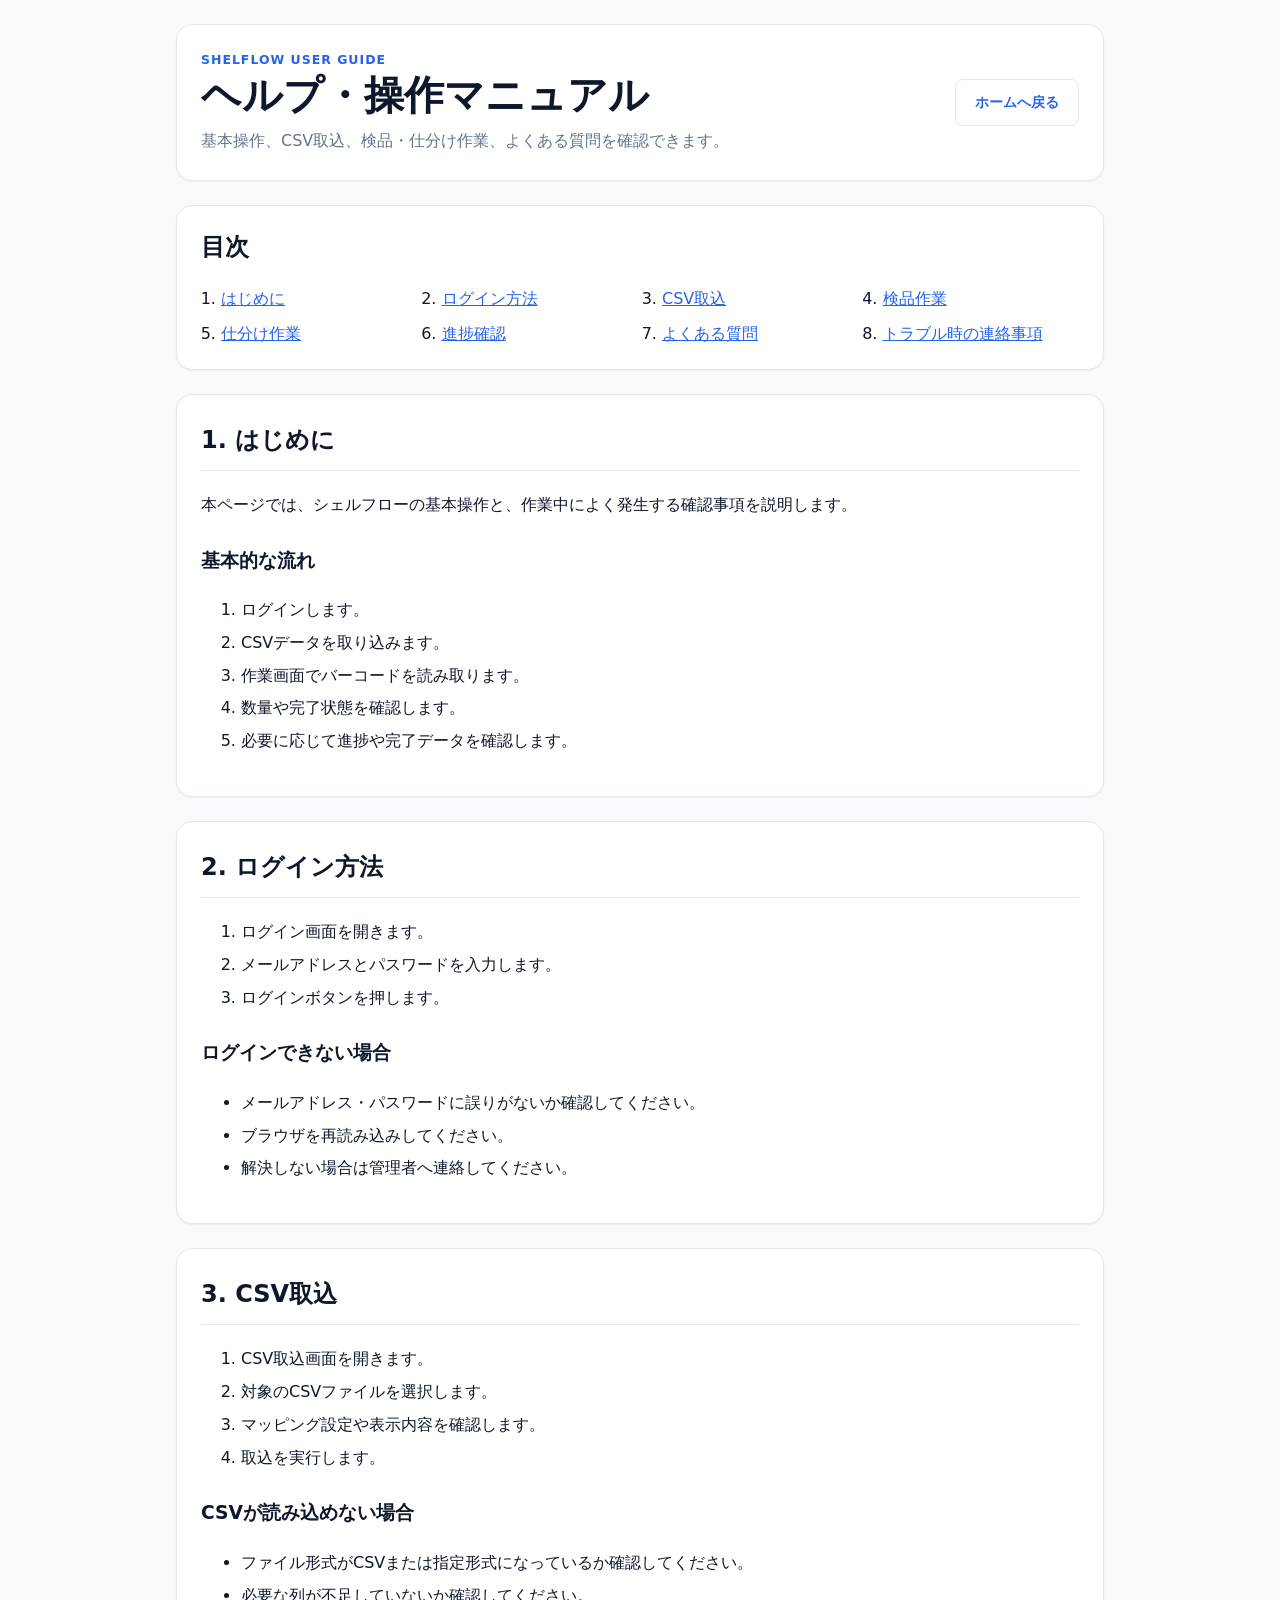
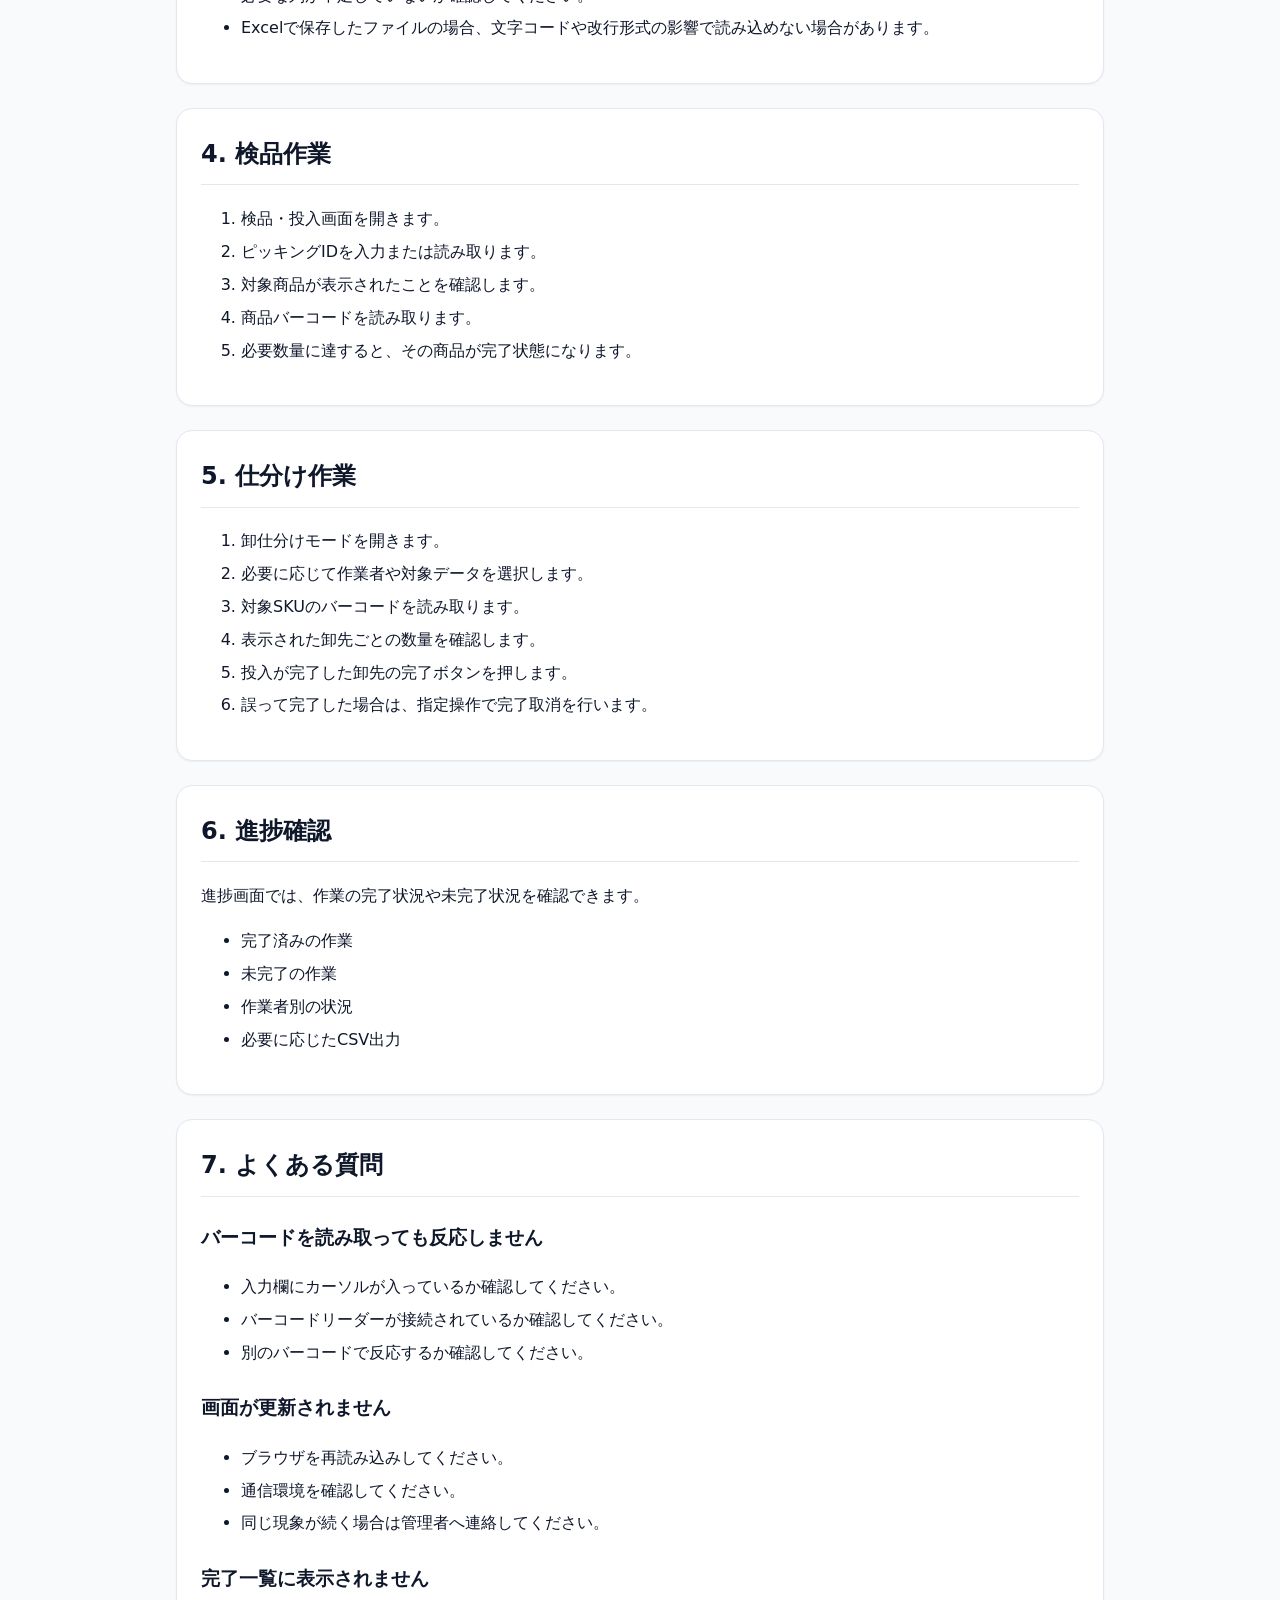
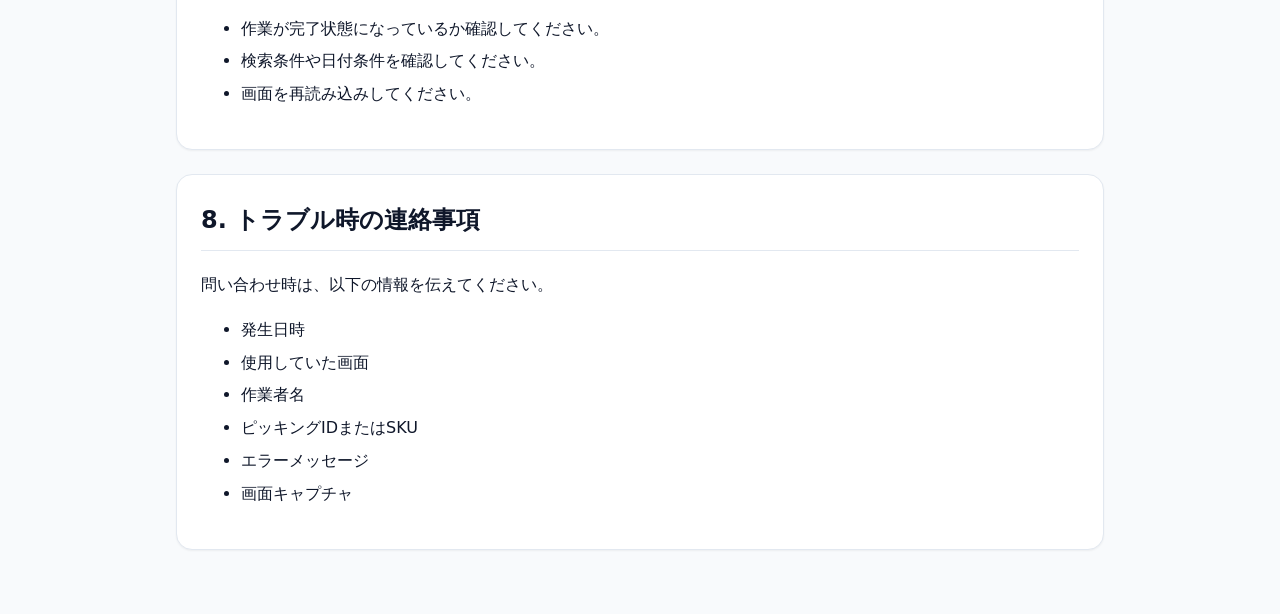
==== help.html @ 96ddab37 "Add user help manual page" ====
<!DOCTYPE html>
<html lang="ja">

<head>
    <meta charset="UTF-8">
    <meta name="viewport" content="width=device-width, initial-scale=1.0">
    <title>ヘルプ・操作マニュアル - シェルフロー</title>
    <link rel="stylesheet" href="css/style.css?v=perf-20260429a">
    <link rel="manifest" href="manifest.webmanifest">
    <meta name="theme-color" content="#0f172a">
</head>

<body class="help-body">
    <main class="help-page">
        <header class="help-header">
            <div>
                <p class="help-eyebrow">SHELFLOW USER GUIDE</p>
                <h1>ヘルプ・操作マニュアル</h1>
                <p>基本操作、CSV取込、検品・仕分け作業、よくある質問を確認できます。</p>
            </div>
            <a class="btn btn-outline" href="./index.html">ホームへ戻る</a>
        </header>

        <nav class="help-toc" aria-labelledby="help-toc-title">
            <h2 id="help-toc-title">目次</h2>
            <ol>
                <li><a href="#overview">はじめに</a></li>
                <li><a href="#login">ログイン方法</a></li>
                <li><a href="#csv">CSV取込</a></li>
                <li><a href="#inspection">検品作業</a></li>
                <li><a href="#sorting">仕分け作業</a></li>
                <li><a href="#progress">進捗確認</a></li>
                <li><a href="#faq">よくある質問</a></li>
                <li><a href="#support">トラブル時の連絡事項</a></li>
            </ol>
        </nav>

        <section id="overview" class="help-section">
            <h2>1. はじめに</h2>
            <p>本ページでは、シェルフローの基本操作と、作業中によく発生する確認事項を説明します。</p>
            <h3>基本的な流れ</h3>
            <ol>
                <li>ログインします。</li>
                <li>CSVデータを取り込みます。</li>
                <li>作業画面でバーコードを読み取ります。</li>
                <li>数量や完了状態を確認します。</li>
                <li>必要に応じて進捗や完了データを確認します。</li>
            </ol>
        </section>

        <section id="login" class="help-section">
            <h2>2. ログイン方法</h2>
            <ol>
                <li>ログイン画面を開きます。</li>
                <li>メールアドレスとパスワードを入力します。</li>
                <li>ログインボタンを押します。</li>
            </ol>
            <h3>ログインできない場合</h3>
            <ul>
                <li>メールアドレス・パスワードに誤りがないか確認してください。</li>
                <li>ブラウザを再読み込みしてください。</li>
                <li>解決しない場合は管理者へ連絡してください。</li>
            </ul>
        </section>

        <section id="csv" class="help-section">
            <h2>3. CSV取込</h2>
            <ol>
                <li>CSV取込画面を開きます。</li>
                <li>対象のCSVファイルを選択します。</li>
                <li>マッピング設定や表示内容を確認します。</li>
                <li>取込を実行します。</li>
            </ol>
            <h3>CSVが読み込めない場合</h3>
            <ul>
                <li>ファイル形式がCSVまたは指定形式になっているか確認してください。</li>
                <li>必要な列が不足していないか確認してください。</li>
                <li>Excelで保存したファイルの場合、文字コードや改行形式の影響で読み込めない場合があります。</li>
            </ul>
        </section>

        <section id="inspection" class="help-section">
            <h2>4. 検品作業</h2>
            <ol>
                <li>検品・投入画面を開きます。</li>
                <li>ピッキングIDを入力または読み取ります。</li>
                <li>対象商品が表示されたことを確認します。</li>
                <li>商品バーコードを読み取ります。</li>
                <li>必要数量に達すると、その商品が完了状態になります。</li>
            </ol>
        </section>

        <section id="sorting" class="help-section">
            <h2>5. 仕分け作業</h2>
            <ol>
                <li>卸仕分けモードを開きます。</li>
                <li>必要に応じて作業者や対象データを選択します。</li>
                <li>対象SKUのバーコードを読み取ります。</li>
                <li>表示された卸先ごとの数量を確認します。</li>
                <li>投入が完了した卸先の完了ボタンを押します。</li>
                <li>誤って完了した場合は、指定操作で完了取消を行います。</li>
            </ol>
        </section>

        <section id="progress" class="help-section">
            <h2>6. 進捗確認</h2>
            <p>進捗画面では、作業の完了状況や未完了状況を確認できます。</p>
            <ul>
                <li>完了済みの作業</li>
                <li>未完了の作業</li>
                <li>作業者別の状況</li>
                <li>必要に応じたCSV出力</li>
            </ul>
        </section>

        <section id="faq" class="help-section">
            <h2>7. よくある質問</h2>

            <h3>バーコードを読み取っても反応しません</h3>
            <ul>
                <li>入力欄にカーソルが入っているか確認してください。</li>
                <li>バーコードリーダーが接続されているか確認してください。</li>
                <li>別のバーコードで反応するか確認してください。</li>
            </ul>

            <h3>画面が更新されません</h3>
            <ul>
                <li>ブラウザを再読み込みしてください。</li>
                <li>通信環境を確認してください。</li>
                <li>同じ現象が続く場合は管理者へ連絡してください。</li>
            </ul>

            <h3>完了一覧に表示されません</h3>
            <ul>
                <li>作業が完了状態になっているか確認してください。</li>
                <li>検索条件や日付条件を確認してください。</li>
                <li>画面を再読み込みしてください。</li>
            </ul>
        </section>

        <section id="support" class="help-section">
            <h2>8. トラブル時の連絡事項</h2>
            <p>問い合わせ時は、以下の情報を伝えてください。</p>
            <ul>
                <li>発生日時</li>
                <li>使用していた画面</li>
                <li>作業者名</li>
                <li>ピッキングIDまたはSKU</li>
                <li>エラーメッセージ</li>
                <li>画面キャプチャ</li>
            </ul>
        </section>
    </main>
</body>

</html>
---- css/style.css ----
:root {
    --primary: #2563eb;
    --primary-hover: #1d4ed8;
    --danger: #ef4444;
    --danger-hover: #dc2626;
    --success: #22c55e;
    --warning: #f59e0b;
    --bg: #f8fafc;
    --surface: #ffffff;
    --border: #e2e8f0;
    --text: #0f172a;
    --text-muted: #64748b;
    --font-sans: 'Inter', system-ui, -apple-system, sans-serif;
    --shadow-sm: 0 1px 2px 0 rgb(0 0 0 / 0.05);
    --shadow: 0 4px 6px -1px rgb(0 0 0 / 0.1), 0 2px 4px -2px rgb(0 0 0 / 0.1);
    --shadow-lg: 0 10px 15px -3px rgb(0 0 0 / 0.1), 0 4px 6px -4px rgb(0 0 0 / 0.1);
    
    /* User Colors */
    --user1: #2563eb;
    --user2: #16a34a;
    --user3: #d97706;
    --user4: #8b5cf6;
}

* {
    box-sizing: border-box;
}

html {
    height: 100%;
}

body {
    margin: 0;
    font-family: var(--font-sans);
    background: var(--bg);
    color: var(--text);
    line-height: 1.5;
    -webkit-font-smoothing: antialiased;
    display: flex;
    flex-direction: column;
    min-height: 100vh;
    height: 100%;
    height: 100dvh;
    overflow: hidden;
}

/* Layout */
header {
    background: var(--surface);
    border-bottom: 1px solid var(--border);
    padding: 1rem 2rem;
    display: flex;
    justify-content: space-between;
    align-items: center;
    box-shadow: var(--shadow-sm);
    flex-shrink: 0;
    z-index: 100;
}

.container {
    display: flex;
    flex: 1;
    overflow: hidden;
}

/* Components */
.btn {
    display: inline-flex;
    align-items: center;
    justify-content: center;
    padding: 0.6rem 1.2rem;
    border-radius: 0.5rem;
    font-weight: 600;
    font-size: 0.875rem;
    cursor: pointer;
    transition: all 0.2s;
    border: 1px solid transparent;
    gap: 0.5rem;
    text-decoration: none;
    font-family: inherit;
}

.btn-primary {
    background: var(--primary);
    color: white;
}

.btn-primary:hover {
    background: var(--primary-hover);
    transform: translateY(-1px);
}

.btn-outline {
    background: var(--surface);
    border-color: var(--border);
    color: var(--text);
}

.btn-outline:hover {
    background: #f1f5f9;
}

.btn-danger {
    background: var(--danger);
    color: white;
}

.card {
    background: var(--surface);
    border-radius: 0.75rem;
    padding: 1.5rem;
    border: 1px solid var(--border);
    box-shadow: var(--shadow-sm);
}

input,
textarea {
    width: 100%;
    padding: 0.75rem 1rem;
    border: 1px solid var(--border);
    border-radius: 0.5rem;
    font-family: inherit;
    font-size: 1rem;
    transition: border-color 0.2s, box-shadow 0.2s;
}

input:focus {
    outline: none;
    border-color: var(--primary);
    box-shadow: 0 0 0 3px rgb(37 99 235 / 0.1);
}

/* Utils */
.flex-column {
    display: flex;
    flex-direction: column;
}

.gap-1 {
    gap: 1rem;
}

.hidden {
    display: none !important;
}

.instruction-banner {
    background: #3b82f6;
    color: white;
    padding: 1rem;
    text-align: center;
    font-weight: 800;
    font-size: 1.1rem;
    box-shadow: 0 4px 6px -1px rgba(0, 0, 0, 0.1);
    z-index: 50;
    border-bottom: 2px solid #2563eb;
    animation: slideDown 0.3s ease-out;
}

@keyframes slideDown {
    from { transform: translateY(-100%); }
    to { transform: translateY(0); }
}

.instruction-banner.inject-warning {
    background: var(--danger);
    border-bottom-color: #b91c1c;
}

body.wall-mode #instructionBanner {
    position: fixed;
    top: calc(env(safe-area-inset-top, 0px) + 8px);
    left: 50%;
    transform: translateX(-50%);
    width: min(92vw, 720px);
    margin: 0;
    z-index: 140;
    pointer-events: none;
    border-radius: 12px;
    border-bottom-width: 0;
    box-shadow: var(--shadow-lg);
    animation: wallBannerSlideDown 0.3s ease-out;
}

body.wall-mode #instructionBanner button,
body.wall-mode #instructionBanner [role="button"] {
    pointer-events: auto;
}

body.wall-mode #instructionBanner.hidden {
    display: none !important;
}

@keyframes wallBannerSlideDown {
    from {
        opacity: 0;
        transform: translate(-50%, -100%);
    }
    to {
        opacity: 1;
        transform: translate(-50%, 0);
    }
}

.indicator-container {
    position: absolute;
    top: 4px;
    right: 4px;
    display: flex;
    flex-wrap: wrap;
    gap: 2px;
    justify-content: flex-end;
}

.user-dot {
    width: 14px;
    height: 14px;
    border-radius: 50%;
    border: 1px solid rgba(255,255,255,0.5);
    display: flex;
    align-items: center;
    justify-content: center;
    font-size: 10px;
    font-weight: 900;
    color: white;
}

.user-dot-1 { background: var(--user1); }
.user-dot-2 { background: var(--user2); }
.user-dot-3 { background: var(--user3); }
.user-dot-4 { background: var(--user4); }

/* Grid Map */
.bay-grid {
    display: grid;
    grid-template-columns: repeat(auto-fit, minmax(250px, 1fr));
    gap: 1.5rem;
    padding: 1rem;
}

.bay-card {
    display: flex;
    flex-direction: column;
    gap: 0.75rem;
}

.slot-container {
    display: grid;
    grid-template-columns: repeat(2, 1fr);
    grid-template-rows: repeat(2, 1fr);
    gap: 4px;
    flex: 1;
}

.slot {
    border-radius: 4px;
    display: flex;
    align-items: center;
    justify-content: center;
    font-weight: 800;
    font-size: 0.75rem;
    background: #f1f5f9;
    color: #94a3b8;
    min-height: 40px;
}

.import-hint-list {
    display: flex;
    flex-direction: column;
    gap: 0.25rem;
    color: var(--text-muted);
}

.import-hint-list p {
    margin: 0;
}

.inject-primary-card {
    padding: 1.25rem 1.5rem;
}

.inject-secondary-card {
    background: #fcfdff;
}

.inject-admin-tools {
    background: #f8fafc;
    border-style: dashed;
    border-color: #cbd5e1;
    box-shadow: none;
    padding: 0.9rem 1rem;
}

.inject-admin-tools summary {
    cursor: pointer;
    font-size: 0.88rem;
    font-weight: 700;
    color: var(--text-muted);
    list-style: none;
}

.inject-admin-tools summary::-webkit-details-marker {
    display: none;
}

.inject-admin-tools summary::before {
    content: '▸';
    display: inline-block;
    margin-right: 0.35rem;
    transition: transform 0.2s ease;
}

.inject-admin-tools[open] summary::before {
    transform: rotate(90deg);
}

.compact-hint {
    font-size: 0.72rem;
    line-height: 1.35;
}

.compact-actions .btn {
    font-size: 0.78rem;
    padding: 0.45rem 0.75rem;
}

.import-modal-overlay {
    position: fixed;
    inset: 0;
    background: rgba(15, 23, 42, 0.62);
    display: flex;
    justify-content: center;
    align-items: center;
    z-index: 2200;
    padding: 1rem;
}

.import-modal {
    width: min(760px, 100%);
    max-height: 90vh;
    overflow-y: auto;
    background: var(--surface);
    border: 1px solid var(--border);
    border-radius: 12px;
    box-shadow: var(--shadow-lg);
    padding: 1.25rem;
}

.import-note-block {
    border-radius: 8px;
    background: #eff6ff;
    color: #1d4ed8;
    padding: 0.75rem;
    font-size: 0.875rem;
    margin-bottom: 0.75rem;
}

.import-note-block p {
    margin: 0 0 0.35rem;
}

.import-note-block p:last-child {
    margin-bottom: 0;
}

.import-summary-grid {
    display: grid;
    grid-template-columns: repeat(auto-fit, minmax(160px, 1fr));
    gap: 0.5rem;
    margin-bottom: 0.75rem;
}

.import-summary-item {
    background: #f8fafc;
    border: 1px solid var(--border);
    border-radius: 8px;
    padding: 0.5rem 0.65rem;
}

.import-summary-item-label {
    font-size: 0.75rem;
    color: var(--text-muted);
}

.import-summary-item-value {
    font-size: 1rem;
    font-weight: 800;
}

.import-detail-list {
    margin-top: 0.5rem;
    font-size: 0.8rem;
    color: var(--text-muted);
    max-height: 160px;
    overflow-y: auto;
}

.import-modal-actions {
    display: flex;
    justify-content: flex-end;
    gap: 0.5rem;
    margin-top: 1rem;
}

.slot.filled {
    color: white;
}

.slot.duplicate-highlight {
    position: relative;
    animation: duplicate-slot-flash 0.9s ease-in-out 3;
    box-shadow:
        0 0 0 4px rgba(239, 68, 68, 0.95),
        0 0 0 8px rgba(248, 113, 113, 0.45),
        0 0 24px rgba(239, 68, 68, 0.65);
    z-index: 2;
}

@keyframes duplicate-slot-flash {
    0% {
        transform: scale(1);
        filter: brightness(1);
    }
    50% {
        transform: scale(1.04);
        filter: brightness(1.2);
    }
    100% {
        transform: scale(1);
        filter: brightness(1);
    }
}

.wall-duplicate-highlight {
    position: relative;
    animation: wall-duplicate-flash 0.9s ease-in-out 3;
    box-shadow:
        0 0 0 3px rgba(220, 38, 38, 0.95),
        0 0 0 7px rgba(248, 113, 113, 0.35),
        0 0 20px rgba(220, 38, 38, 0.65);
    z-index: 3;
}

.selector-btn.wall-duplicate-highlight {
    box-shadow:
        0 0 0 3px rgba(220, 38, 38, 0.95),
        0 0 0 7px rgba(248, 113, 113, 0.35),
        0 0 20px rgba(220, 38, 38, 0.55);
}

.wall-root .block.wall-duplicate-highlight::before {
    content: '重複';
    position: absolute;
    top: 4px;
    left: 4px;
    font-size: 0.38em;
    line-height: 1;
    font-weight: 900;
    color: #fff1f2;
    background: rgba(153, 27, 27, 0.95);
    border: 1px solid rgba(254, 202, 202, 0.7);
    border-radius: 3px;
    padding: 2px 4px;
    pointer-events: none;
    z-index: 5;
}

@keyframes wall-duplicate-flash {
    0% {
        transform: scale(1);
        filter: brightness(1);
    }
    45% {
        transform: scale(1.03);
        filter: brightness(1.25);
    }
    100% {
        transform: scale(1);
        filter: brightness(1);
    }
}

.status-partial {
    background: #dbeafe;
    color: #1d4ed8;
}

.pick-feedback {
    margin-top: 0.5rem;
    min-height: 1.2rem;
    font-size: 0.85rem;
    font-weight: 700;
}
.pick-feedback.info { color: var(--text-muted); }
.pick-feedback.success { color: var(--success); }
.pick-feedback.error { color: var(--danger); }
.pick-row-optimistic {
    box-shadow: inset 0 0 0 2px rgba(37, 99, 235, 0.25);
    background: rgba(239, 246, 255, 0.75);
}

.verify-scanner {
    display: flex;
    align-items: center;
    gap: 0.5rem;
    flex-wrap: wrap;
    margin-right: 0.75rem;
}
.verify-scanner .scanner-status {
    color: #cbd5e1;
    font-size: 0.75rem;
    font-weight: 700;
}
.verify-scanner .scanner-result {
    color: #fef3c7;
    font-size: 0.75rem;
    font-weight: 700;
}
.verify-scanner video {
    width: 150px;
    height: 88px;
    background: #020617;
    border: 1px solid #334155;
    border-radius: 6px;
    object-fit: cover;
}

/* Mobile Utils */
@media (max-width: 768px) {
    header {
        padding: 0.5rem 1rem;
        flex-direction: column;
        gap: 0.5rem;
    }
    
    header > div {
        width: 100%;
        justify-content: space-between;
    }
    
    header > div:last-child {
        display: grid !important;
        grid-template-columns: repeat(3, 1fr) !important;
        gap: 0.25rem !important;
    }
    
    header h2 {
        font-size: 1rem !important;
    }
    
    header .btn {
        padding: 0.4rem 0 !important;
        font-size: 0.7rem !important;
        width: 100% !important;
    }

    .hide-on-mobile {
        display: none !important;
    }

    .mobile-fullscreen {
        width: 100% !important;
        height: 100% !important;
        border: none !important;
        padding: 1rem !important;
        background: var(--bg) !important;
    }
}

/* User Selector Components */
.user-selector {
    display: flex;
    gap: 0.5rem;
    align-items: center;
}

.user-select {
    padding: 0.3rem 0.5rem;
    padding-right: 1.5rem;
    border-radius: 6px;
    border: 2px solid var(--border);
    background: var(--surface);
    color: var(--text);
    font-weight: 800;
    font-size: 0.85rem;
    cursor: pointer;
    transition: all 0.2s;
    appearance: none;
    background-image: url("data:image/svg+xml,%3Csvg xmlns='http://www.w3.org/2000/svg' fill='none' viewBox='0 0 24 24' stroke='currentColor'%3E%3Cpath stroke-linecap='round' stroke-linejoin='round' stroke-width='2' d='C19 9l-7 7-7-7'%3E%3C/path%3E%3C/svg%3E");
    background-repeat: no-repeat;
    background-position: right 0.4rem center;
    background-size: 1rem;
    min-width: 100px;
}

.user-select:focus {
    outline: none;
    box-shadow: 0 0 0 3px rgba(37, 99, 235, 0.1);
}

.user-text-1 { color: var(--user1); }
.user-text-2 { color: var(--user2); }
.user-text-3 { color: var(--user3); }
.user-text-4 { color: var(--user4); }

.user-bg-1 { background: var(--user1); color: white; }
.user-bg-2 { background: var(--user2); color: white; }
.user-bg-3 { background: var(--user3); color: white; }
.user-bg-4 { background: var(--user4); color: white; }

.pulse-user-1 { animation: pulse-1 1.5s infinite; }
.pulse-user-2 { animation: pulse-2 1.5s infinite; }
.pulse-user-3 { animation: pulse-3 1.5s infinite; }
.pulse-user-4 { animation: pulse-4 1.5s infinite; }

@keyframes pulse-1 { 0% { opacity: 0.6; box-shadow: 0 0 0 0 rgba(37, 99, 235, 0.4); } 50% { opacity: 1; box-shadow: 0 0 0 10px rgba(37, 99, 235, 0); } 100% { opacity: 0.6; } }
@keyframes pulse-2 { 0% { opacity: 0.6; box-shadow: 0 0 0 0 rgba(22, 163, 74, 0.4); } 50% { opacity: 1; box-shadow: 0 0 0 10px rgba(22, 163, 74, 0); } 100% { opacity: 0.6; } }
@keyframes pulse-3 { 0% { opacity: 0.6; box-shadow: 0 0 0 0 rgba(217, 119, 6, 0.4); } 50% { opacity: 1; box-shadow: 0 0 0 10px rgba(217, 119, 6, 0); } 100% { opacity: 0.6; } }
@keyframes pulse-4 { 0% { opacity: 0.6; box-shadow: 0 0 0 0 rgba(139, 92, 246, 0.4); } 50% { opacity: 1; box-shadow: 0 0 0 10px rgba(139, 92, 246, 0); } 100% { opacity: 0.6; } }

/* WALL: multi SKU slot highlight */
.wall-root .block.multi-sku-slot {
    outline: 2px solid rgba(251, 191, 36, 0.58);
    outline-offset: -2px;
}

.wall-root .block.multi-sku-slot::after {
    content: '複';
    position: absolute;
    top: 3px;
    left: 4px;
    font-size: 0.32em;
    line-height: 1;
    font-weight: 900;
    color: #fef3c7;
    background: rgba(120, 53, 15, 0.82);
    border: 1px solid rgba(253, 186, 116, 0.7);
    border-radius: 3px;
    padding: 1px 3px;
    pointer-events: none;
    z-index: 2;
}

.wall-root .block.multi-sku-slot.is-dense::after {
    font-size: 0.28em;
    top: 2px;
    left: 3px;
    padding: 1px 2px;
}

/* SORT import page */
.sort-import-body {
    height: auto;
    min-height: 100vh;
    overflow: auto;
    padding: 1.5rem;
    background: var(--bg);
}

.sort-page {
    width: 100%;
    max-width: 960px;
    margin: 0 auto;
}

.sort-header {
    align-items: flex-start;
    border: 1px solid var(--border);
    border-radius: 0.75rem;
    flex-wrap: wrap;
    gap: 1rem;
    margin-bottom: 1rem;
    padding: 1.25rem 1.5rem;
}

.sort-header h2,
.sort-column-section h3,
.sort-card h3 {
    margin-top: 0;
}

.sort-header h2 {
    margin-bottom: 0.25rem;
}

.sort-note {
    color: var(--text-muted);
    font-size: 0.9rem;
    margin: 0;
}

.sort-nav,
.sort-actions {
    display: flex;
    flex-wrap: wrap;
    gap: 0.5rem;
}

.sort-main {
    display: flex;
    flex-direction: column;
    gap: 1rem;
}

.sort-card {
    width: 100%;
}

.sort-file-field {
    margin-bottom: 1rem;
}

.sort-column-section + .sort-column-section {
    margin-top: 1rem;
}

.sort-form-grid {
    display: grid;
    grid-template-columns: repeat(auto-fit, minmax(220px, 1fr));
    gap: 0.75rem;
}

.sort-field {
    display: flex;
    flex-direction: column;
    gap: 0.35rem;
}

.sort-field-label {
    color: var(--text-muted);
    font-size: 0.85rem;
    font-weight: 700;
}

.sort-actions {
    margin-top: 0.8rem;
}

.sort-message {
    font-weight: 700;
    margin-top: 0.75rem;
    white-space: pre-wrap;
}

.sort-preview {
    background: #f8fafc;
    border: 1px solid var(--border);
    border-radius: 0.5rem;
    margin: 0;
    max-height: 360px;
    overflow: auto;
    padding: 1rem;
    white-space: pre-wrap;
}

.sort-warnings-preview {
    color: #92400e;
}

@media (max-width: 640px) {
    .sort-import-body {
        padding: 1rem;
    }

    .sort-header {
        padding: 1rem;
    }

    .sort-form-grid {
        grid-template-columns: 1fr;
    }
}

/* SORT scan page */
.sort-scan-input {
    font-size: 2rem;
    font-weight: 900;
    text-align: center;
    padding: 1rem;
    letter-spacing: 0.04em;
}

.sort-scan-note {
    margin-top: 0.4rem;
}

/* SORT wall page */
body.sort-wall-mode {
    margin: 0;
    min-height: 100dvh;
    background: #0b0f19;
    color: #fff;
    overflow: auto;
    -webkit-user-select: none;
    user-select: none;
    -webkit-touch-callout: none;
    -webkit-tap-highlight-color: transparent;
}

body.sort-wall-mode input,
body.sort-wall-mode select,
body.sort-wall-mode button {
    -webkit-user-select: auto;
    user-select: auto;
    -webkit-touch-callout: default;
}

body.sort-wall-mode .btn-outline {
    border-color: rgba(226, 232, 240, 0.72);
    color: #e5e7eb;
}

body.sort-wall-mode .btn-outline:hover {
    background: rgba(148, 163, 184, 0.16);
}

body.sort-wall header {
    background: #0f172a;
    color: #f8fafc;
    border: 1px solid #1e293b;
    border-radius: 0.75rem;
    padding: 0.75rem 1rem;
    display: flex;
    justify-content: space-between;
    align-items: center;
    gap: 0.75rem;
    flex-wrap: wrap;
}

body.sort-wall header h2 {
    margin: 0;
    color: #f8fafc;
}

body.sort-wall header > div,
body.sort-wall .sort-wall-nav {
    display: flex;
    gap: 0.5rem;
    flex-wrap: wrap;
}

body.sort-wall .sort-wall-header > div:first-child {
    flex-direction: column;
    gap: 0.1rem;
}

body.sort-wall header .btn.btn-outline {
    background: #1e293b;
    color: #f8fafc;
    border-color: #475569;
    text-decoration: none;
}

body.sort-wall header .btn.btn-outline:hover {
    background: #334155;
    border-color: #64748b;
}

body.sort-wall-mode input,
body.sort-wall-mode select {
    background: #020617;
    border-color: #475569;
    color: #fff;
}

.sort-wall-root {
    min-height: 100dvh;
    display: flex;
    flex-direction: column;
    background: #0b0f19;
}

.sort-wall-header {
    box-shadow: var(--shadow-sm);
}

.sort-wall-title {
    font-weight: 900;
    font-size: 1.1rem;
}

.sort-wall-subtitle {
    font-size: 0.75rem;
    color: #94a3b8;
}

.sort-wall-nav {
    display: flex;
    gap: 0.5rem;
    flex-wrap: wrap;
}

.sort-wall-main {
    flex: 1;
    display: flex;
    flex-direction: column;
    gap: 0.75rem;
    padding: 0.75rem;
    min-height: 0;
}

.sort-current-sku {
    background: #111827;
    border: 1px solid #334155;
    border-radius: 0.75rem;
    padding: 0.75rem 1rem;
    color: #e5e7eb;
}

.sort-current-sku-title {
    color: #94a3b8;
    font-size: 0.75rem;
    font-weight: 900;
    margin-bottom: 0.25rem;
}

.sort-current-sku-main {
    font-size: 1.1rem;
    font-weight: 900;
    word-break: break-all;
}

.sort-wall-cards,
.sort-slot-grid {
    display: grid;
    grid-template-columns: repeat(auto-fit, minmax(min(100%, 240px), 1fr));
    gap: 0.75rem;
    width: 100%;
    flex: 1;
    min-height: 0;
}

.sort-slot-card {
    position: relative;
    min-height: 160px;
    background: #ffffff;
    color: #0f172a;
    border: 1px solid var(--border);
    border-radius: 0.75rem;
    padding: 1rem;
    overflow: hidden;
    display: flex;
    flex-direction: column;
    justify-content: center;
    text-align: center;
    touch-action: manipulation;
    box-shadow: 0 1px 3px rgba(15, 23, 42, 0.12);
}

.sort-slot-card.is-required {
    background: var(--sort-pick-color, #2563eb);
    color: #fff;
    border-color: rgba(255, 255, 255, 0.95);
    box-shadow:
        0 0 20px var(--sort-pick-color, #2563eb),
        inset 0 0 15px rgba(0, 0, 0, 0.18);
    cursor: pointer;
}

.sort-slot-card.is-none {
    background: #f1f5f9;
    color: #475569;
    opacity: 0.45;
    filter: grayscale(1);
}

.sort-slot-card.is-done {
    background: #dcfce7;
    color: #166534;
    border-color: #86efac;
    box-shadow: 0 1px 3px rgba(15, 23, 42, 0.12);
}

.sort-slot-destination {
    font-size: 0.9rem;
    font-weight: 900;
    line-height: 1.15;
    margin-bottom: 0.35rem;
    overflow: hidden;
    text-overflow: ellipsis;
    white-space: nowrap;
}

.sort-slot-no {
    font-size: 0.72rem;
    color: inherit;
    opacity: 0.8;
    font-weight: 800;
    margin-bottom: 0.25rem;
}

.sort-slot-product {
    font-size: 0.8rem;
    opacity: 0.95;
    font-weight: 800;
    margin-bottom: 0.25rem;
    overflow: hidden;
    text-overflow: ellipsis;
    white-space: nowrap;
}

.sort-slot-jan {
    font-size: 0.7rem;
    opacity: 0.78;
    font-family: monospace;
    margin-bottom: 0.4rem;
    word-break: break-all;
}

.sort-slot-qty {
    font-size: clamp(2.4rem, 12vw, 5rem);
    line-height: 1;
    font-weight: 900;
    letter-spacing: -0.06em;
}

.sort-slot-none-label,
.sort-slot-done-label {
    font-size: 1.4rem;
    font-weight: 900;
}

.sort-slot-hint {
    font-size: 0.8rem;
    opacity: 0.85;
}

.sort-slot-empty {
    grid-column: 1 / -1;
    background: #111827;
    border: 1px solid #334155;
    border-radius: 0.75rem;
    color: #cbd5e1;
    font-weight: 900;
    padding: 1rem;
}

.sort-long-progress {
    height: 6px;
    background: rgba(148, 163, 184, 0.3);
    border-radius: 999px;
    overflow: hidden;
    margin-top: 0.75rem;
}

.sort-long-progress > span {
    display: block;
    height: 100%;
    width: 0;
    background: #f59e0b;
}

.sort-wall-settings {
    background: #111827;
    border: 1px solid #334155;
    border-radius: 0.75rem;
    padding: 0.75rem;
}

.sort-wall-settings-panel {
    display: none;
    margin-top: 0.75rem;
}

.sort-wall-settings-panel.open {
    display: grid;
    grid-template-columns: repeat(auto-fit, minmax(160px, 1fr));
    gap: 0.75rem;
    align-items: end;
}

.sort-wall-field {
    display: flex;
    flex-direction: column;
    gap: 0.35rem;
    color: #cbd5e1;
    font-size: 0.85rem;
    font-weight: 800;
}

.sort-wall-setting-actions {
    display: flex;
    align-items: end;
}

.sort-wall-error {
    color: #fecaca;
    font-weight: 900;
    min-height: 1.2rem;
}

body.sort-wall-mode[data-sort-scale="s"] .sort-slot-card {
    min-height: 150px;
}

body.sort-wall-mode[data-sort-scale="l"] .sort-slot-card {
    min-height: 220px;
}

body.sort-wall-mode[data-sort-scale="l"] .sort-slot-qty {
    font-size: clamp(4rem, 14vw, 7rem);
}

@media (max-width: 640px) {
    .sort-scan-input {
        font-size: 1.4rem;
    }

    body.sort-wall {
        padding: 0.5rem !important;
    }

    body.sort-wall main {
        padding: 0.5rem !important;
    }

    .sort-wall-cards,
    .sort-slot-grid {
        grid-template-columns: 1fr;
    }

    .sort-slot-card {
        width: 100%;
        box-sizing: border-box;
        min-height: 160px;
        padding: 0.6rem;
    }

    .sort-slot-qty {
        font-size: clamp(3rem, 22vw, 5.5rem);
    }

    body.sort-wall header {
        align-items: stretch;
    }

    body.sort-wall header > div,
    body.sort-wall .sort-wall-nav {
        width: 100%;
    }

    body.sort-wall header .btn.btn-outline {
        flex: 1 1 auto;
        text-align: center;
        justify-content: center;
    }
}

/* Help page */
body.help-body {
    height: auto;
    min-height: 100vh;
    min-height: 100dvh;
    overflow-y: auto;
}

.help-page {
    width: 100%;
    max-width: 960px;
    margin: 0 auto;
    padding: 24px 16px 64px;
    line-height: 1.8;
}

.help-header {
    gap: 1rem;
    margin-bottom: 24px;
    padding: 1.5rem;
    border: 1px solid var(--border);
    border-radius: 1rem;
    box-shadow: var(--shadow-sm);
}

.help-header h1 {
    margin: 0 0 8px;
    font-size: clamp(1.75rem, 4vw, 2.5rem);
    line-height: 1.2;
}

.help-header p {
    margin: 0;
    color: var(--text-muted);
}

.help-eyebrow {
    color: var(--primary) !important;
    font-size: 0.78rem;
    font-weight: 900;
    letter-spacing: 0.08em;
}

.help-toc,
.help-section {
    background: var(--surface);
    border: 1px solid var(--border);
    border-radius: 1rem;
    box-shadow: var(--shadow-sm);
}

.help-toc {
    margin: 24px 0;
    padding: 1.25rem 1.5rem;
}

.help-toc h2 {
    margin: 0 0 0.5rem;
}

.help-toc ol {
    display: grid;
    grid-template-columns: repeat(auto-fit, minmax(180px, 1fr));
    gap: 0.35rem 1.5rem;
    margin-bottom: 0;
    padding-left: 1.25rem;
}

.help-page a {
    color: var(--primary);
}

.help-section {
    margin-top: 24px;
    padding: 1.5rem;
}

.help-section h2 {
    margin-top: 0;
    padding-bottom: 8px;
    border-bottom: 1px solid var(--border);
}

.help-section h3 {
    margin-top: 24px;
}

.help-section li + li {
    margin-top: 0.25rem;
}

@media (max-width: 640px) {
    .help-page {
        padding: 16px 12px 48px;
    }

    .help-header {
        align-items: stretch;
        padding: 1rem;
    }

    .help-header .btn {
        width: 100%;
    }

    .help-toc,
    .help-section {
        padding: 1rem;
    }
}
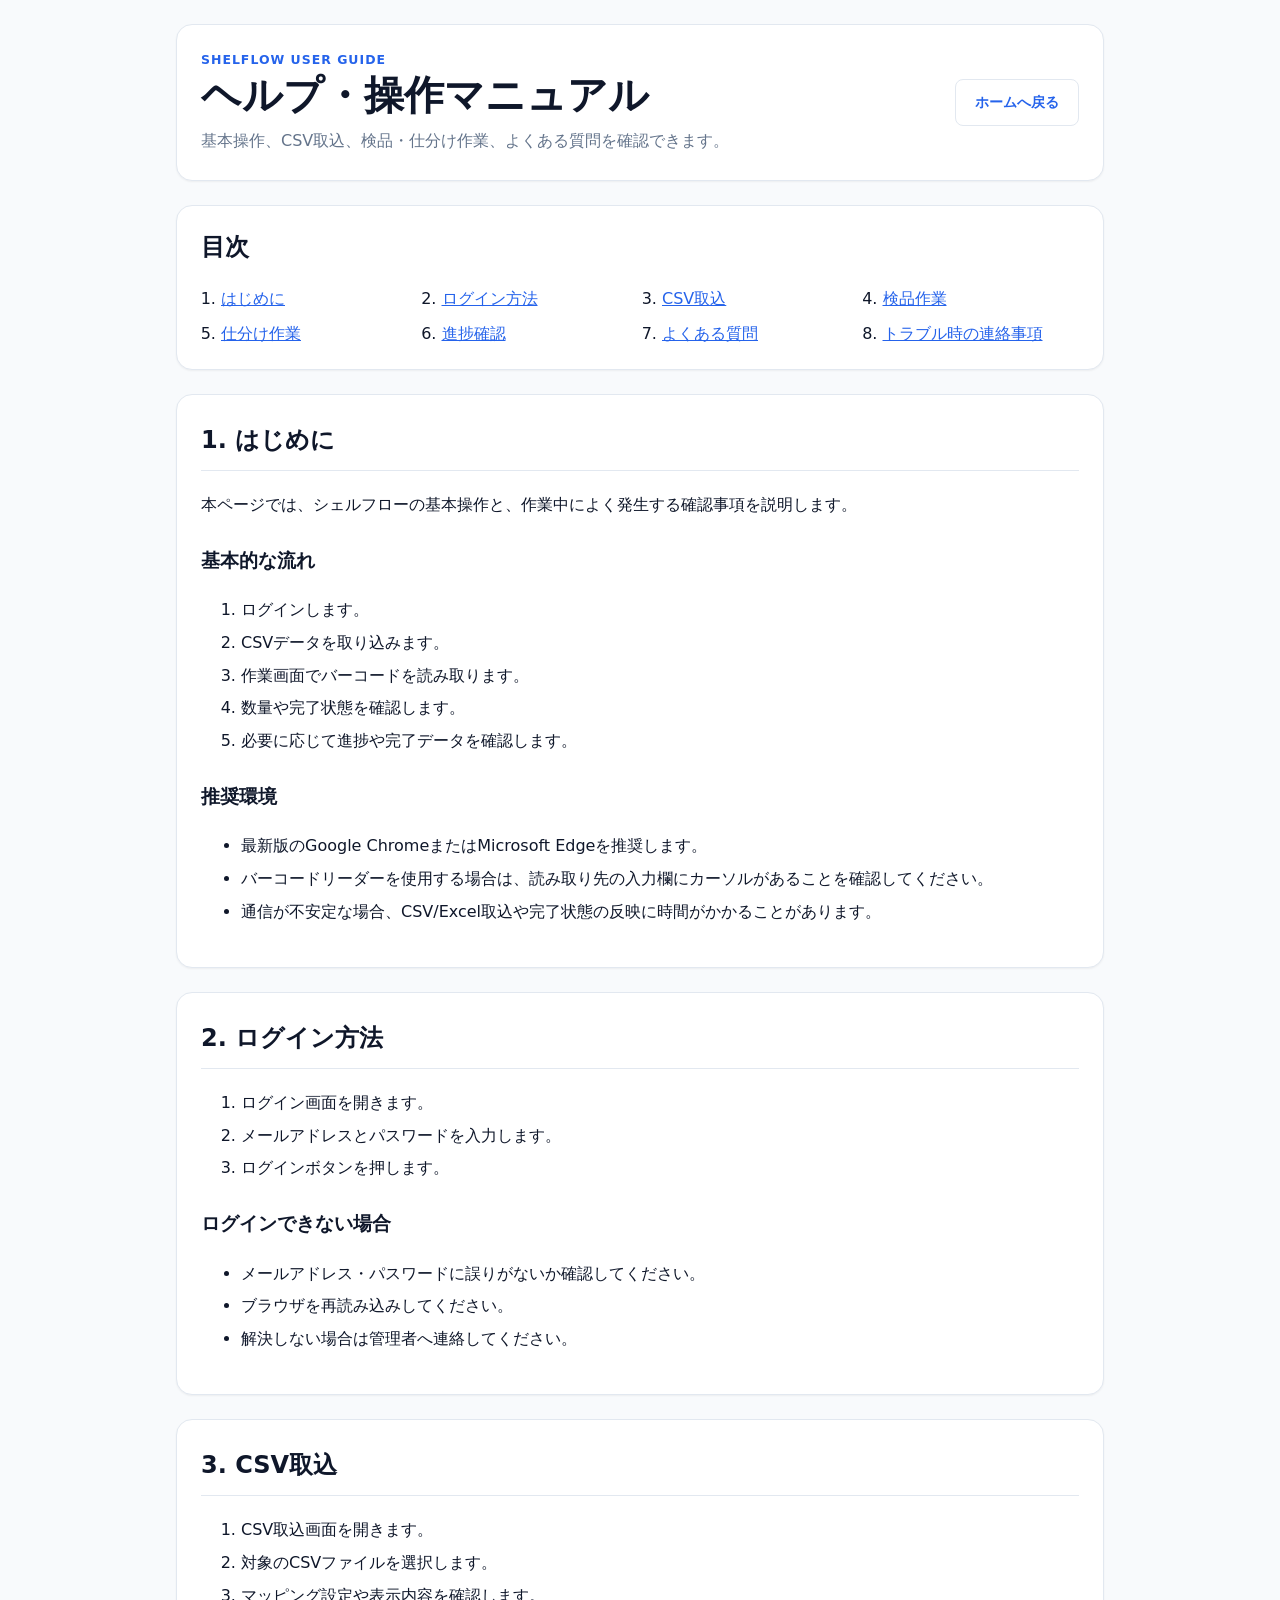
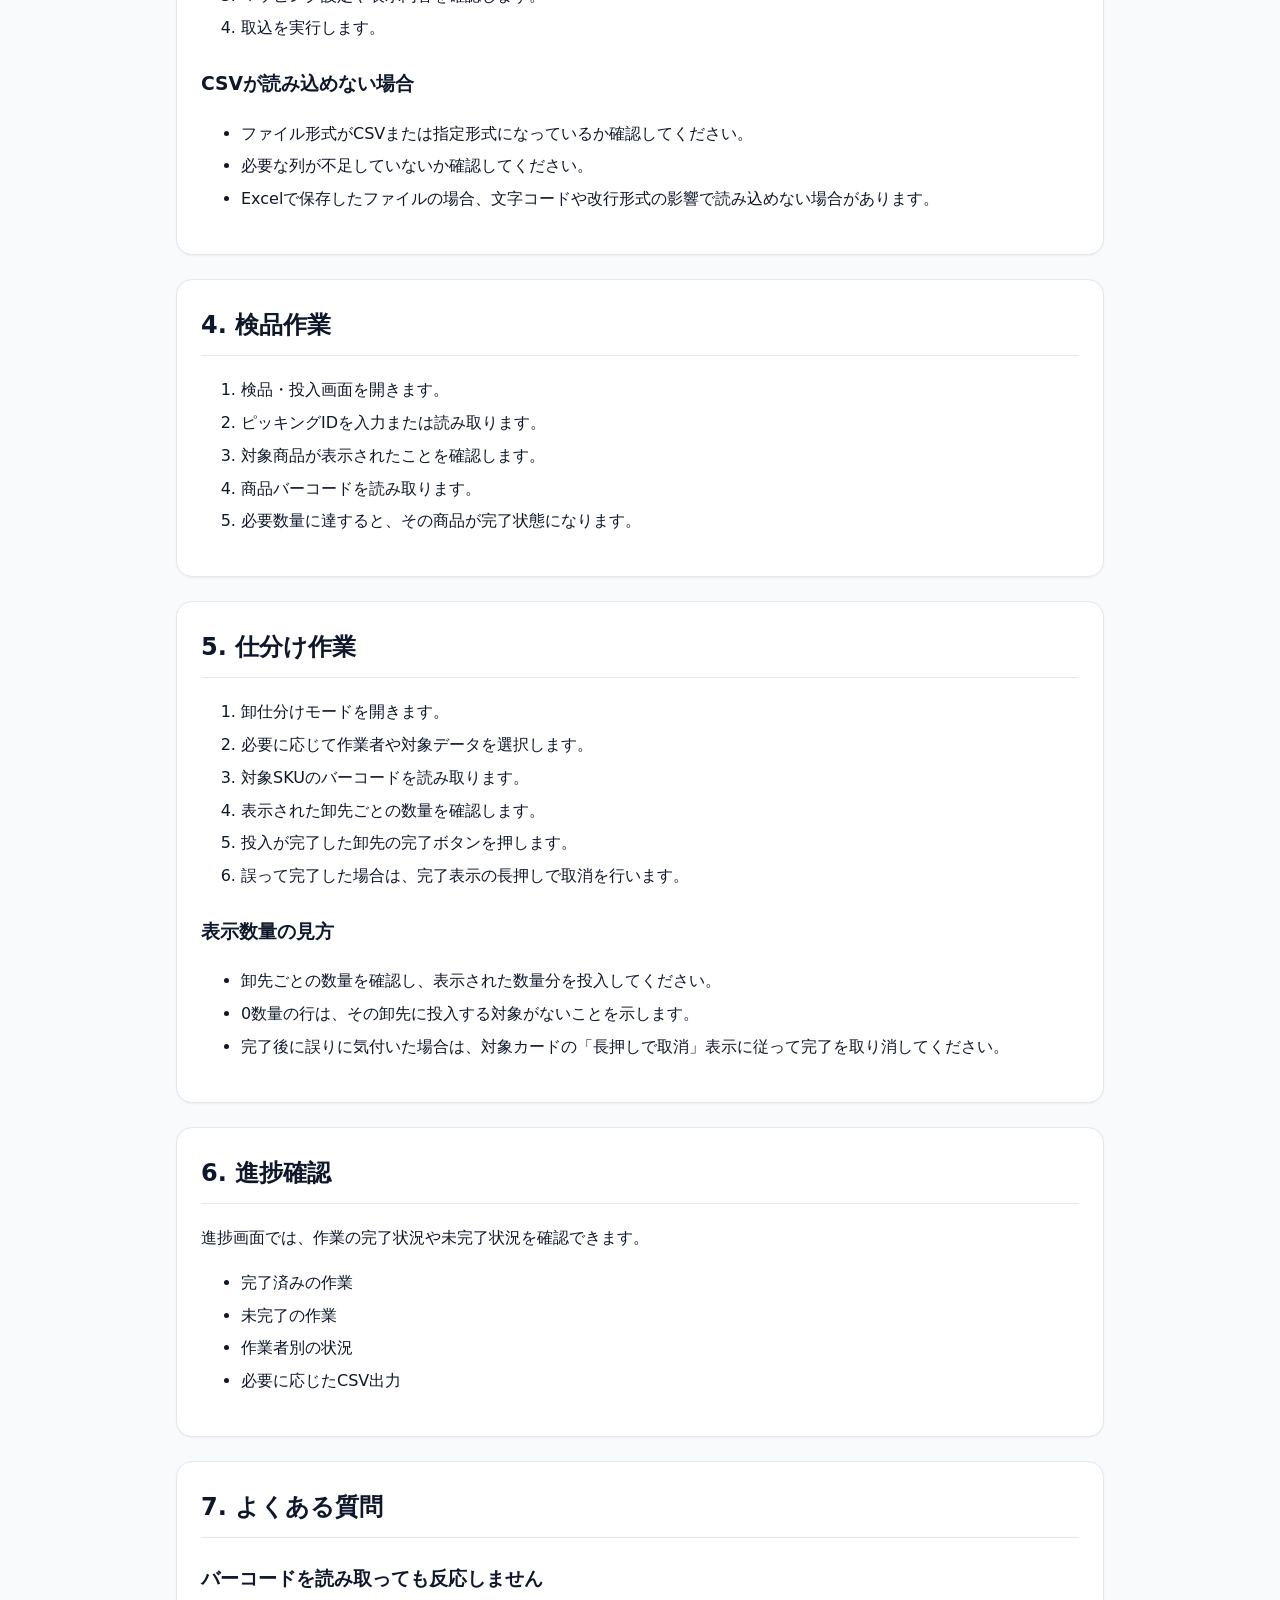
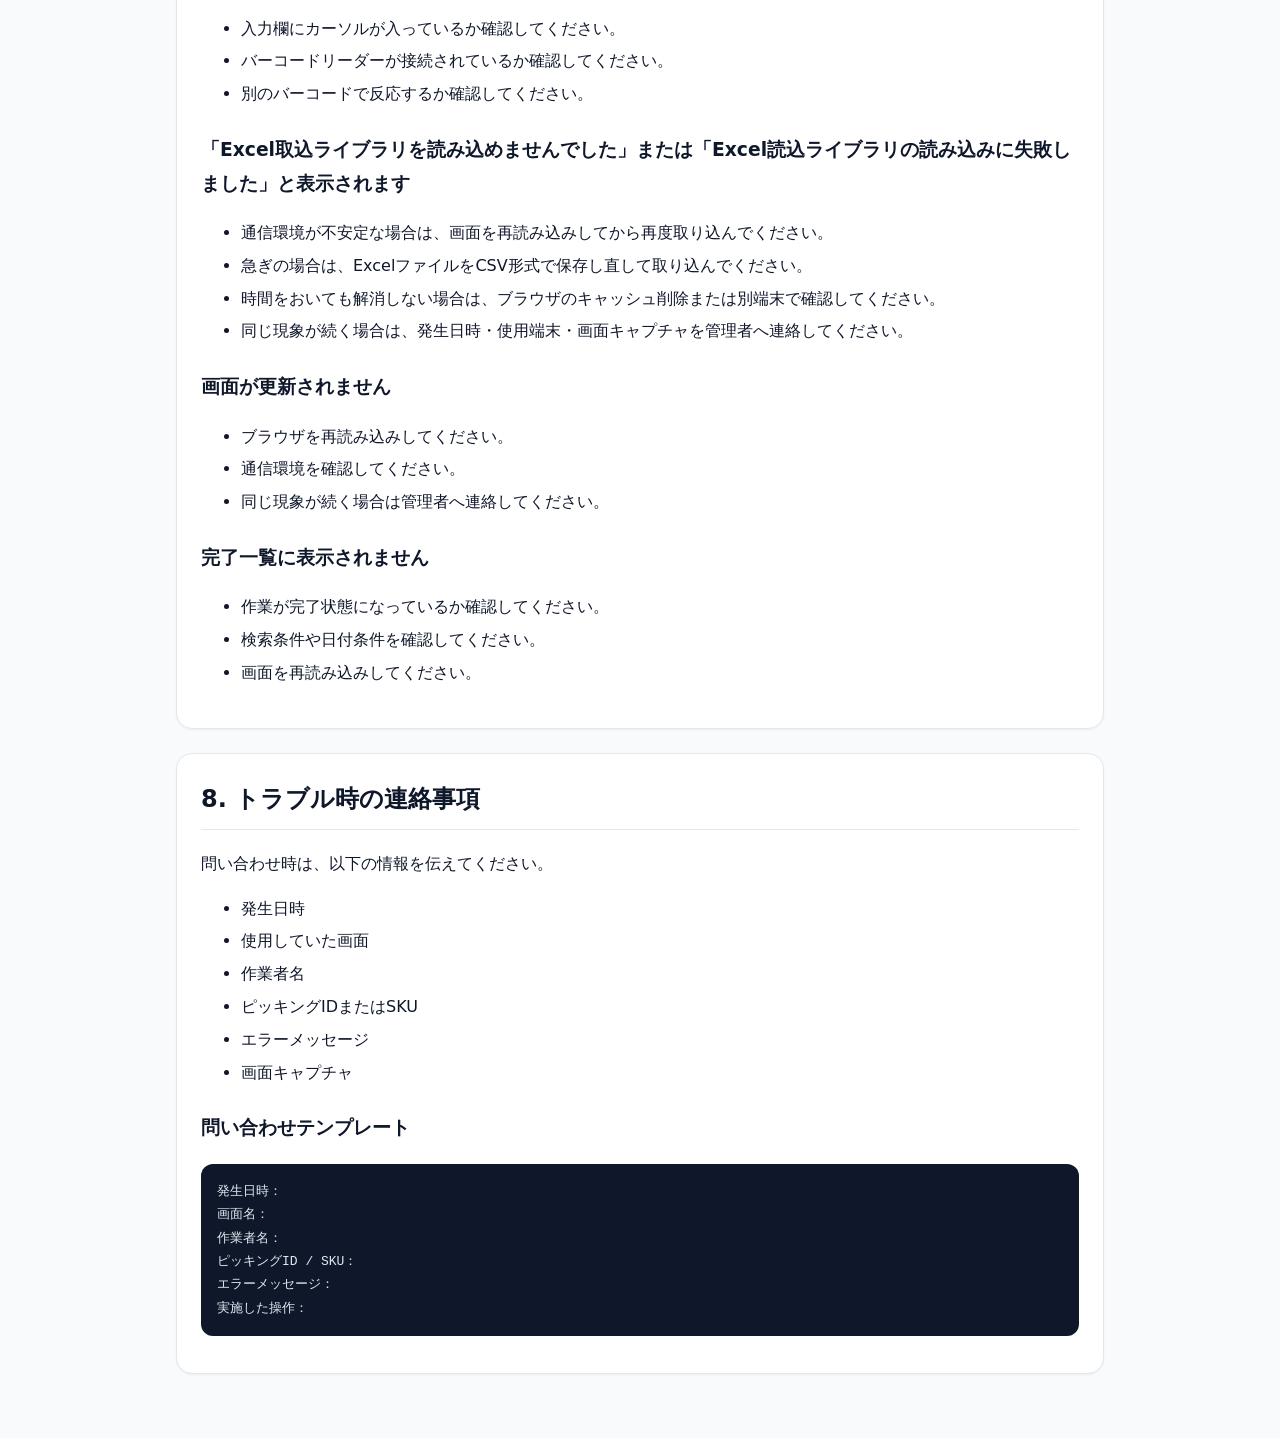
==== commit 697f9ffa: "Refine help manual and cache busting" ====
--- a/help.html
+++ b/help.html
@@ -5,7 +5,7 @@
     <meta charset="UTF-8">
     <meta name="viewport" content="width=device-width, initial-scale=1.0">
     <title>ヘルプ・操作マニュアル - シェルフロー</title>
-    <link rel="stylesheet" href="css/style.css?v=perf-20260429a">
+    <link rel="stylesheet" href="css/style.css?v=help-20260622a">
     <link rel="manifest" href="manifest.webmanifest">
     <meta name="theme-color" content="#0f172a">
 </head>
@@ -46,6 +46,12 @@
                 <li>数量や完了状態を確認します。</li>
                 <li>必要に応じて進捗や完了データを確認します。</li>
             </ol>
+            <h3>推奨環境</h3>
+            <ul>
+                <li>最新版のGoogle ChromeまたはMicrosoft Edgeを推奨します。</li>
+                <li>バーコードリーダーを使用する場合は、読み取り先の入力欄にカーソルがあることを確認してください。</li>
+                <li>通信が不安定な場合、CSV/Excel取込や完了状態の反映に時間がかかることがあります。</li>
+            </ul>
         </section>
 
         <section id="login" class="help-section">
@@ -98,8 +104,14 @@
                 <li>対象SKUのバーコードを読み取ります。</li>
                 <li>表示された卸先ごとの数量を確認します。</li>
                 <li>投入が完了した卸先の完了ボタンを押します。</li>
-                <li>誤って完了した場合は、指定操作で完了取消を行います。</li>
+                <li>誤って完了した場合は、完了表示の長押しで取消を行います。</li>
             </ol>
+            <h3>表示数量の見方</h3>
+            <ul>
+                <li>卸先ごとの数量を確認し、表示された数量分を投入してください。</li>
+                <li>0数量の行は、その卸先に投入する対象がないことを示します。</li>
+                <li>完了後に誤りに気付いた場合は、対象カードの「長押しで取消」表示に従って完了を取り消してください。</li>
+            </ul>
         </section>
 
         <section id="progress" class="help-section">
@@ -121,6 +133,14 @@
                 <li>入力欄にカーソルが入っているか確認してください。</li>
                 <li>バーコードリーダーが接続されているか確認してください。</li>
                 <li>別のバーコードで反応するか確認してください。</li>
+            </ul>
+
+            <h3>「Excel取込ライブラリを読み込めませんでした」または「Excel読込ライブラリの読み込みに失敗しました」と表示されます</h3>
+            <ul>
+                <li>通信環境が不安定な場合は、画面を再読み込みしてから再度取り込んでください。</li>
+                <li>急ぎの場合は、ExcelファイルをCSV形式で保存し直して取り込んでください。</li>
+                <li>時間をおいても解消しない場合は、ブラウザのキャッシュ削除または別端末で確認してください。</li>
+                <li>同じ現象が続く場合は、発生日時・使用端末・画面キャプチャを管理者へ連絡してください。</li>
             </ul>
 
             <h3>画面が更新されません</h3>
@@ -149,6 +169,13 @@
                 <li>エラーメッセージ</li>
                 <li>画面キャプチャ</li>
             </ul>
+            <h3>問い合わせテンプレート</h3>
+            <pre class="help-template">発生日時：
+画面名：
+作業者名：
+ピッキングID / SKU：
+エラーメッセージ：
+実施した操作：</pre>
         </section>
     </main>
 </body>
--- a/css/style.css
+++ b/css/style.css
@@ -1257,3 +1257,12 @@
         padding: 1rem;
     }
 }
+
+.help-template {
+    white-space: pre-wrap;
+    background: #0f172a;
+    color: #e2e8f0;
+    border-radius: 0.75rem;
+    padding: 1rem;
+    overflow-x: auto;
+}
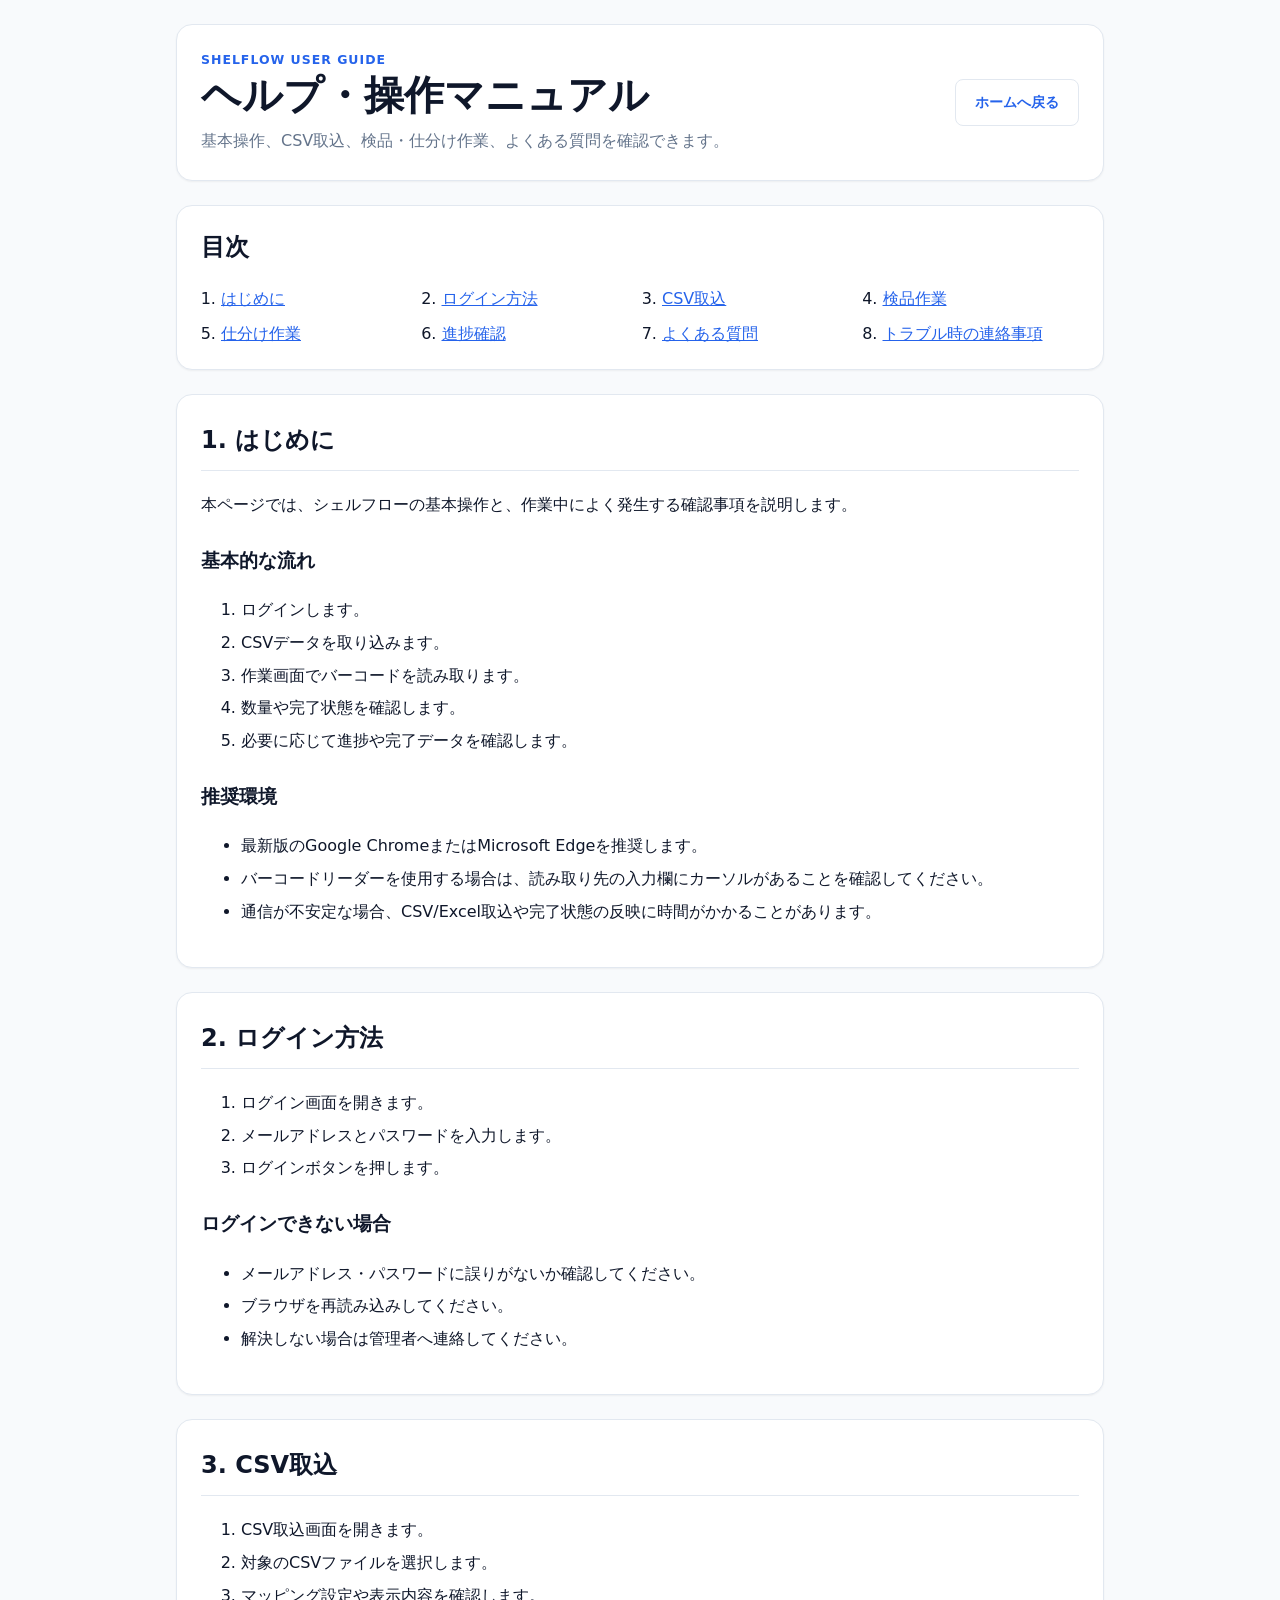
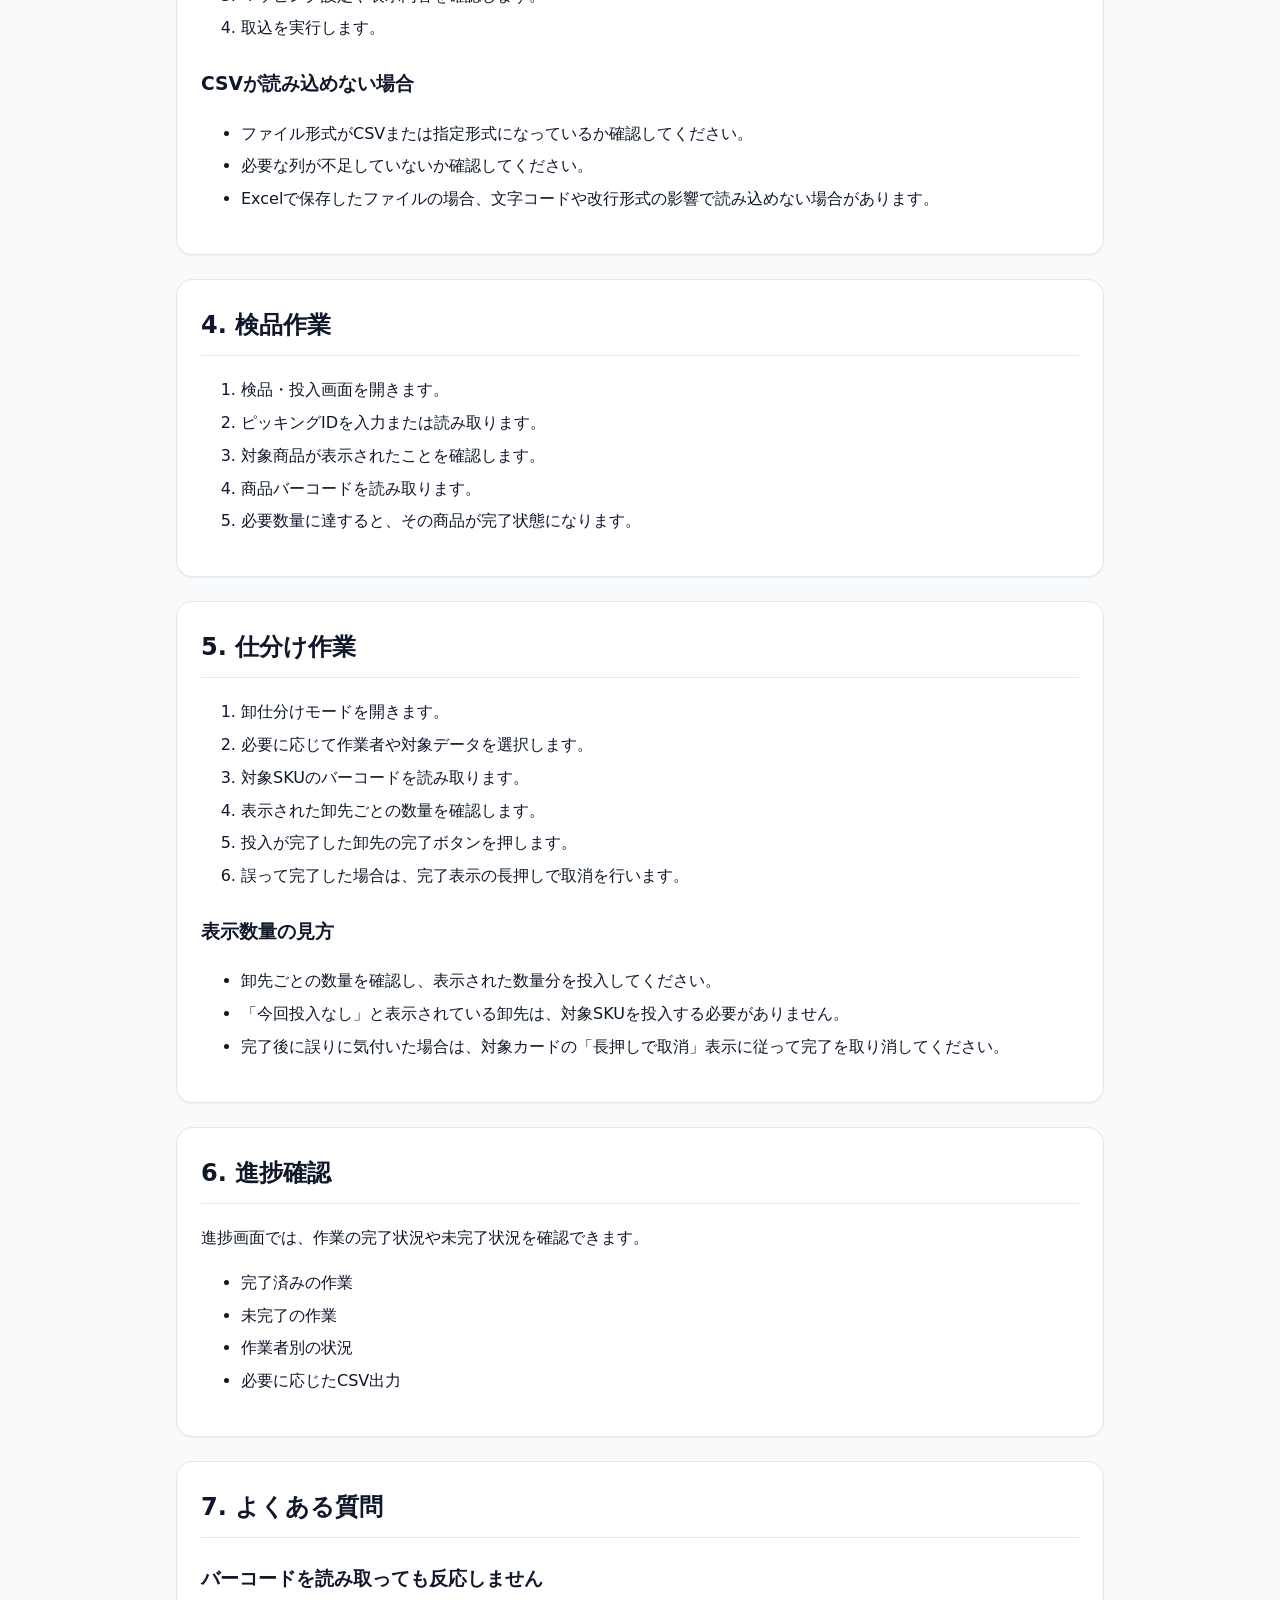
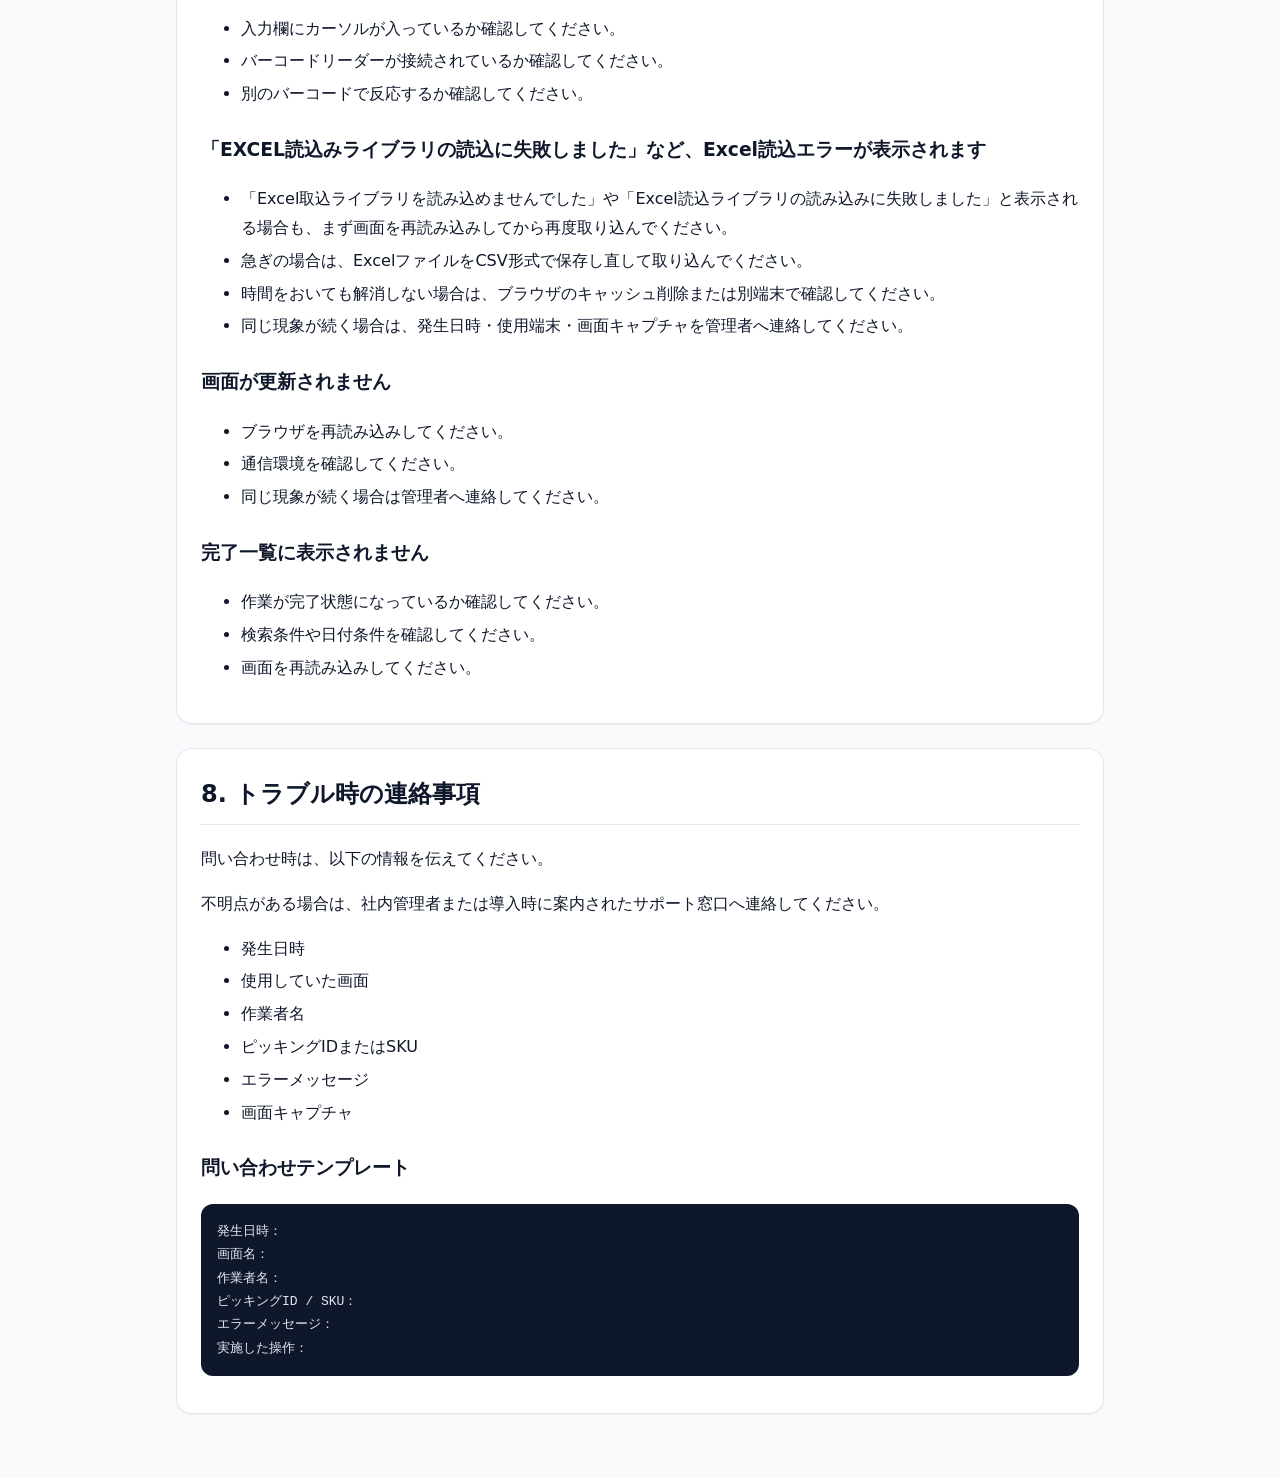
==== commit 8784c073: "Align help manual wording with app messages" ====
--- a/help.html
+++ b/help.html
@@ -109,7 +109,7 @@
             <h3>表示数量の見方</h3>
             <ul>
                 <li>卸先ごとの数量を確認し、表示された数量分を投入してください。</li>
-                <li>0数量の行は、その卸先に投入する対象がないことを示します。</li>
+                <li>「今回投入なし」と表示されている卸先は、対象SKUを投入する必要がありません。</li>
                 <li>完了後に誤りに気付いた場合は、対象カードの「長押しで取消」表示に従って完了を取り消してください。</li>
             </ul>
         </section>
@@ -135,9 +135,9 @@
                 <li>別のバーコードで反応するか確認してください。</li>
             </ul>
 
-            <h3>「Excel取込ライブラリを読み込めませんでした」または「Excel読込ライブラリの読み込みに失敗しました」と表示されます</h3>
+            <h3>「EXCEL読込みライブラリの読込に失敗しました」など、Excel読込エラーが表示されます</h3>
             <ul>
-                <li>通信環境が不安定な場合は、画面を再読み込みしてから再度取り込んでください。</li>
+                <li>「Excel取込ライブラリを読み込めませんでした」や「Excel読込ライブラリの読み込みに失敗しました」と表示される場合も、まず画面を再読み込みしてから再度取り込んでください。</li>
                 <li>急ぎの場合は、ExcelファイルをCSV形式で保存し直して取り込んでください。</li>
                 <li>時間をおいても解消しない場合は、ブラウザのキャッシュ削除または別端末で確認してください。</li>
                 <li>同じ現象が続く場合は、発生日時・使用端末・画面キャプチャを管理者へ連絡してください。</li>
@@ -161,6 +161,7 @@
         <section id="support" class="help-section">
             <h2>8. トラブル時の連絡事項</h2>
             <p>問い合わせ時は、以下の情報を伝えてください。</p>
+            <p>不明点がある場合は、社内管理者または導入時に案内されたサポート窓口へ連絡してください。</p>
             <ul>
                 <li>発生日時</li>
                 <li>使用していた画面</li>
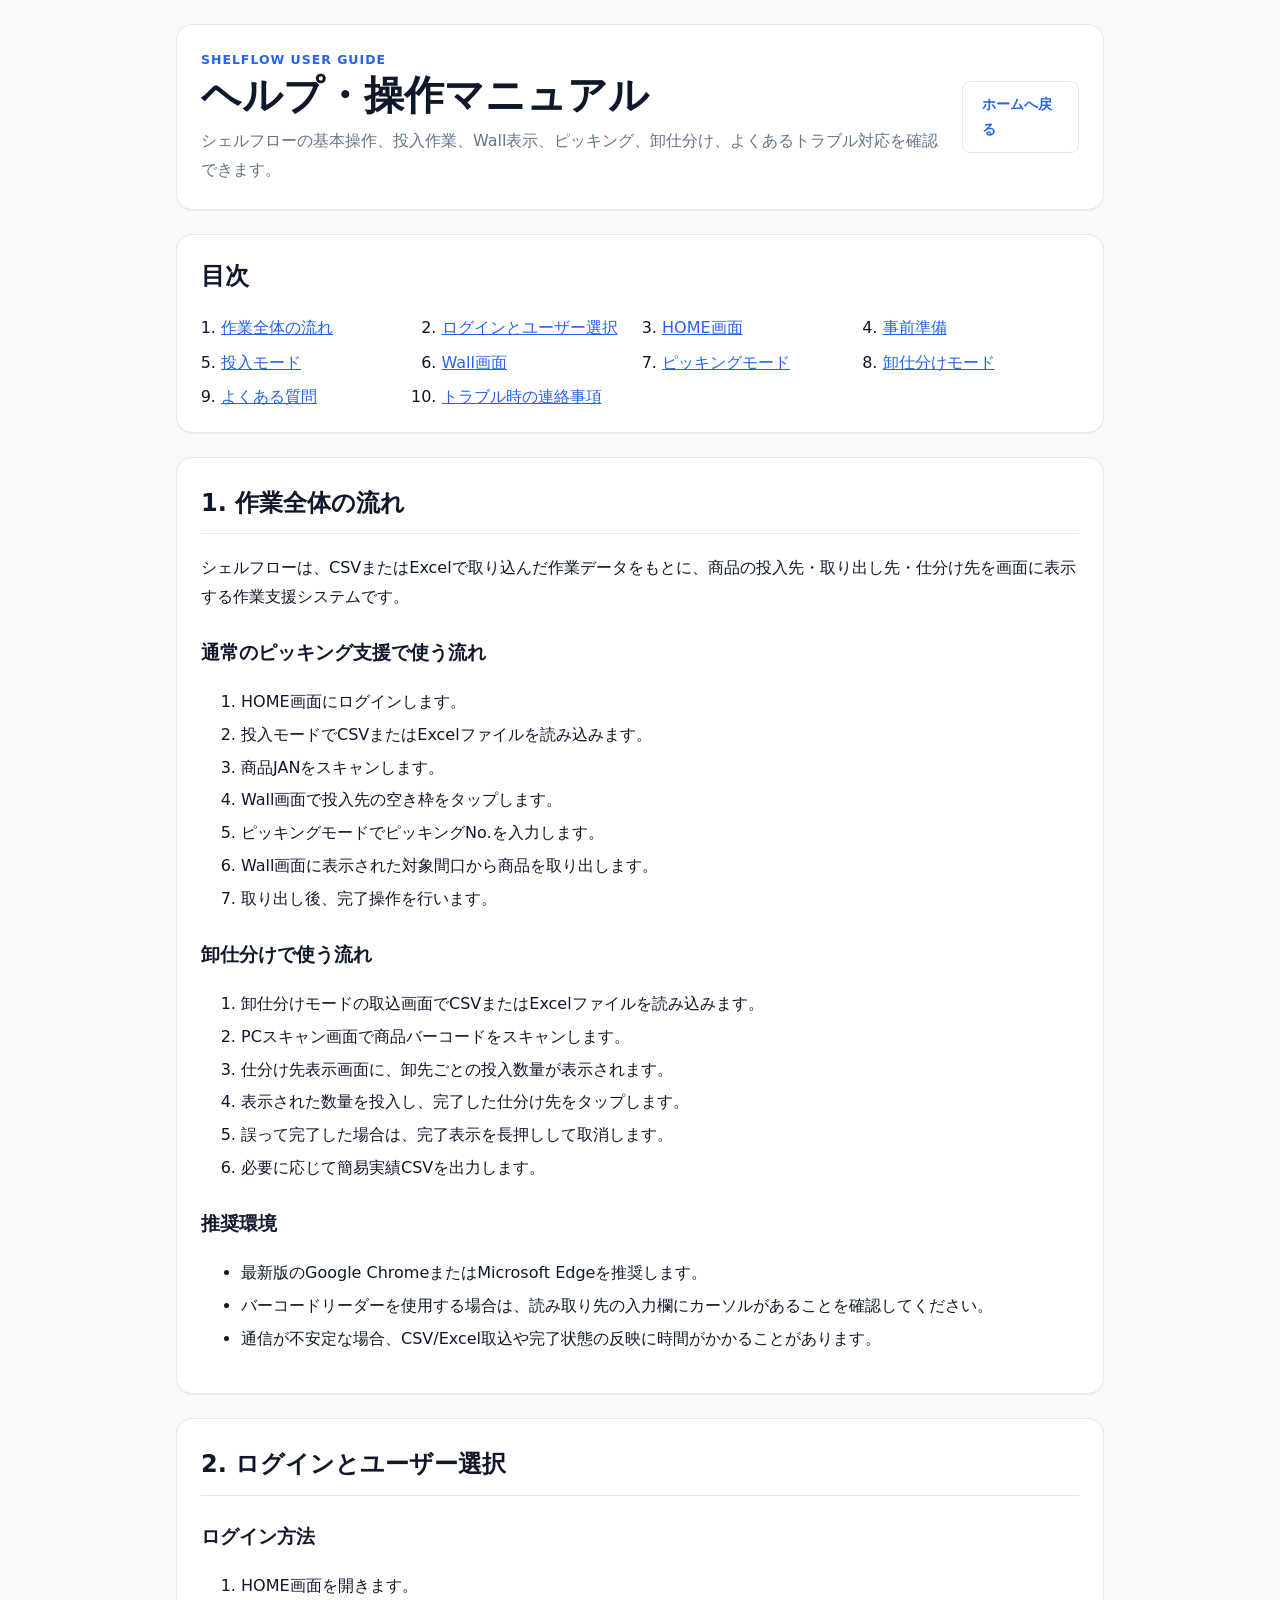
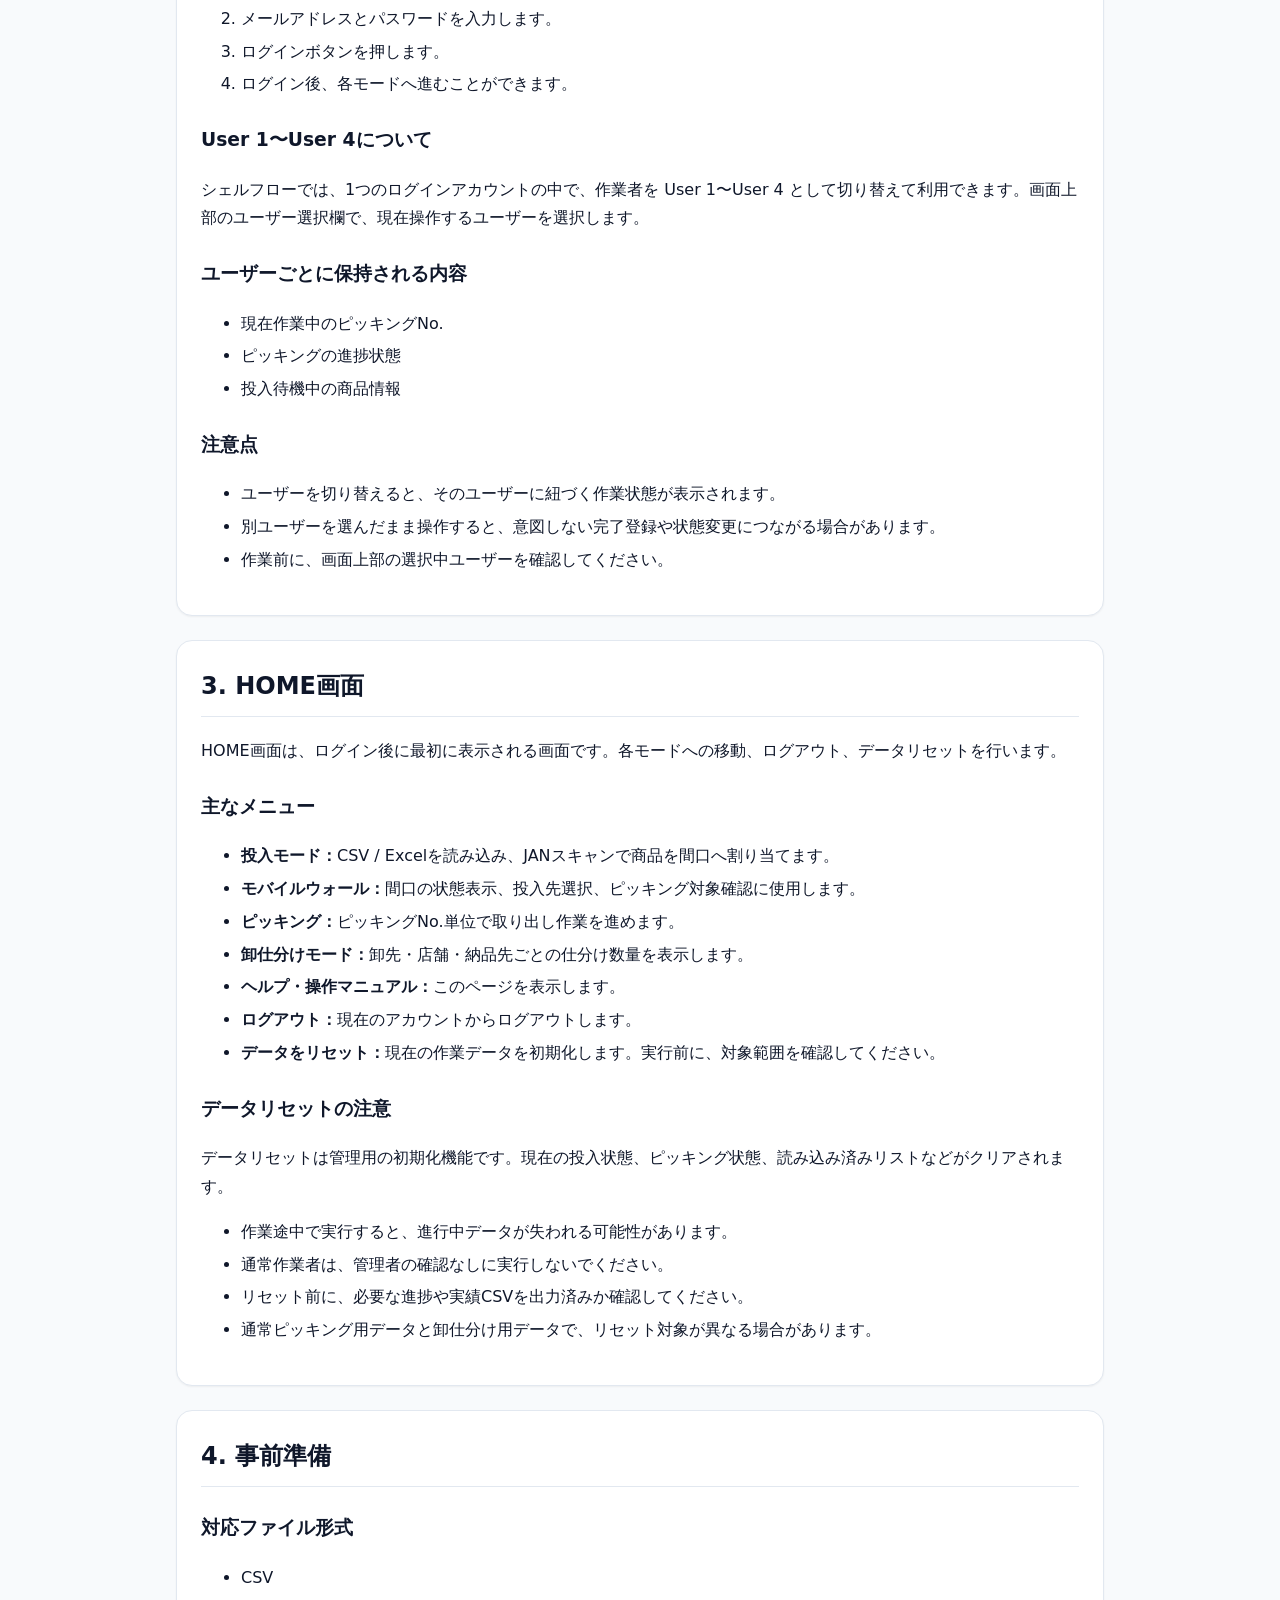
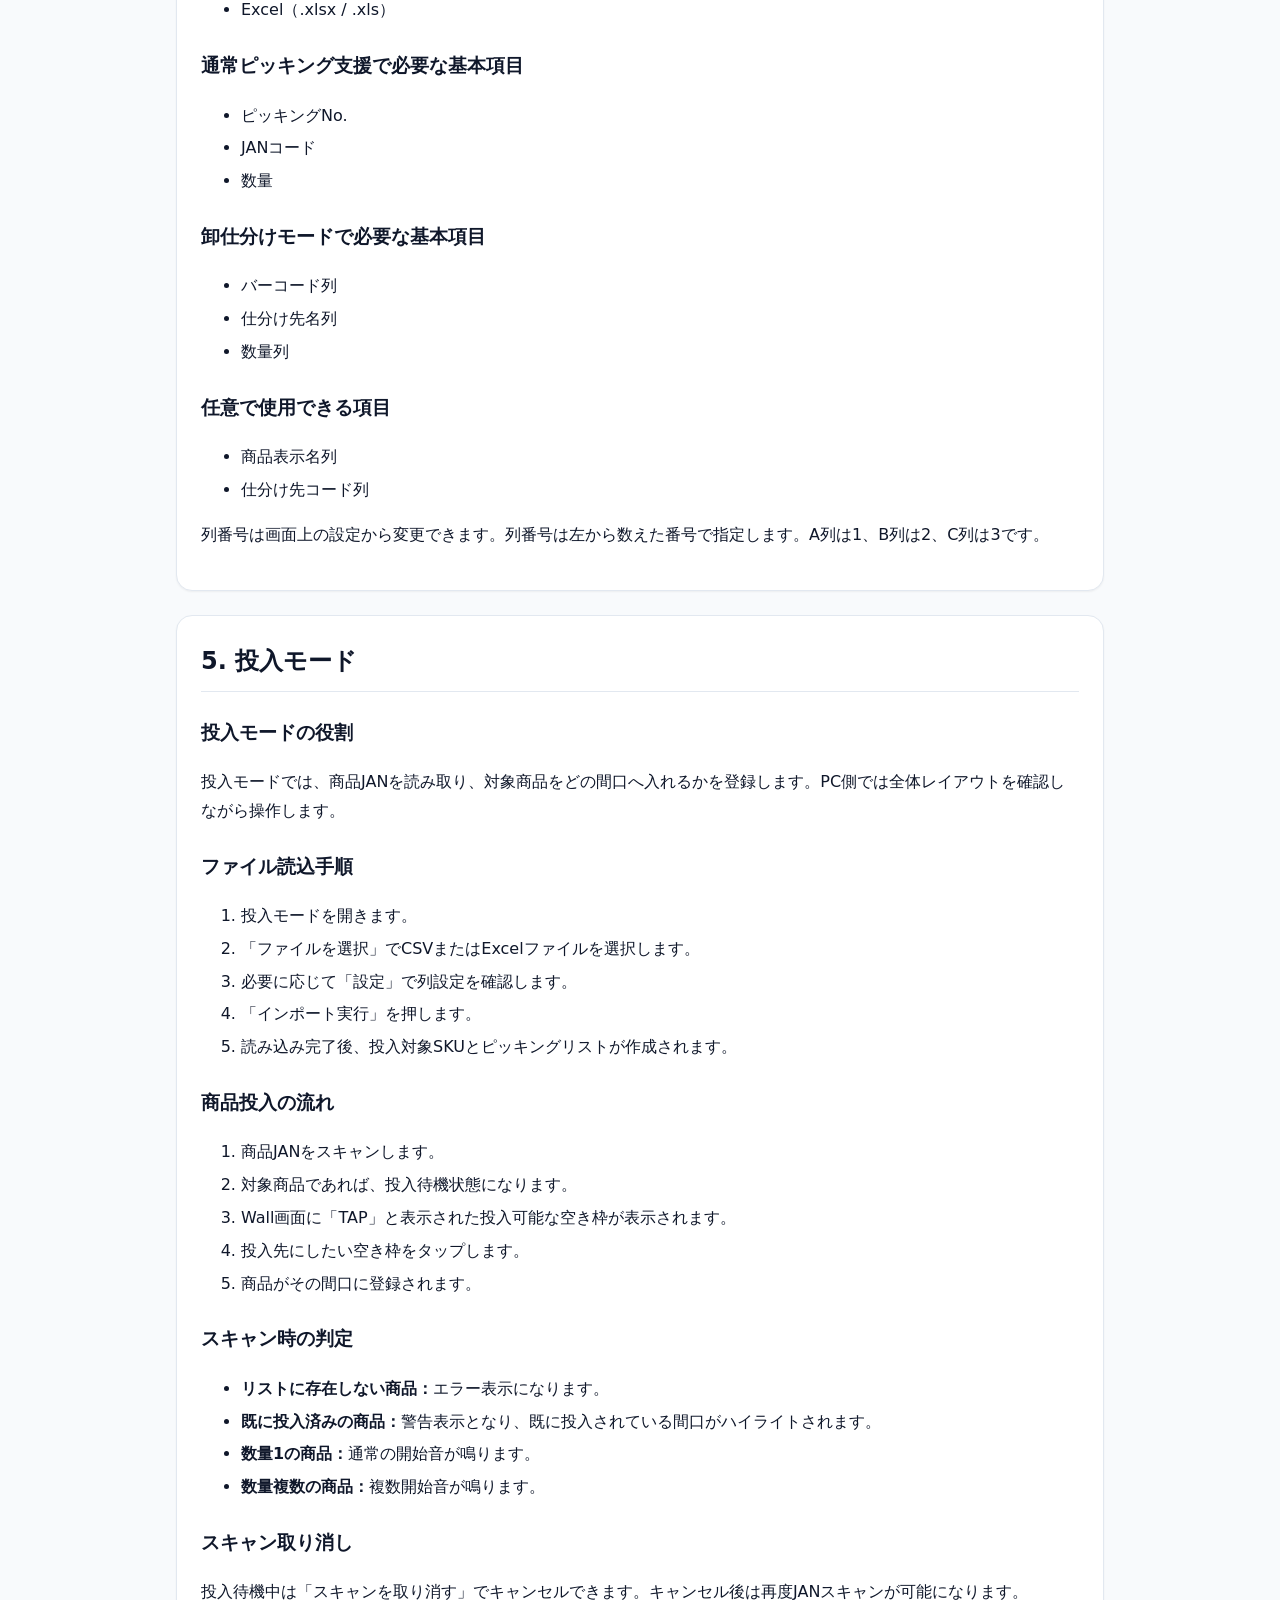
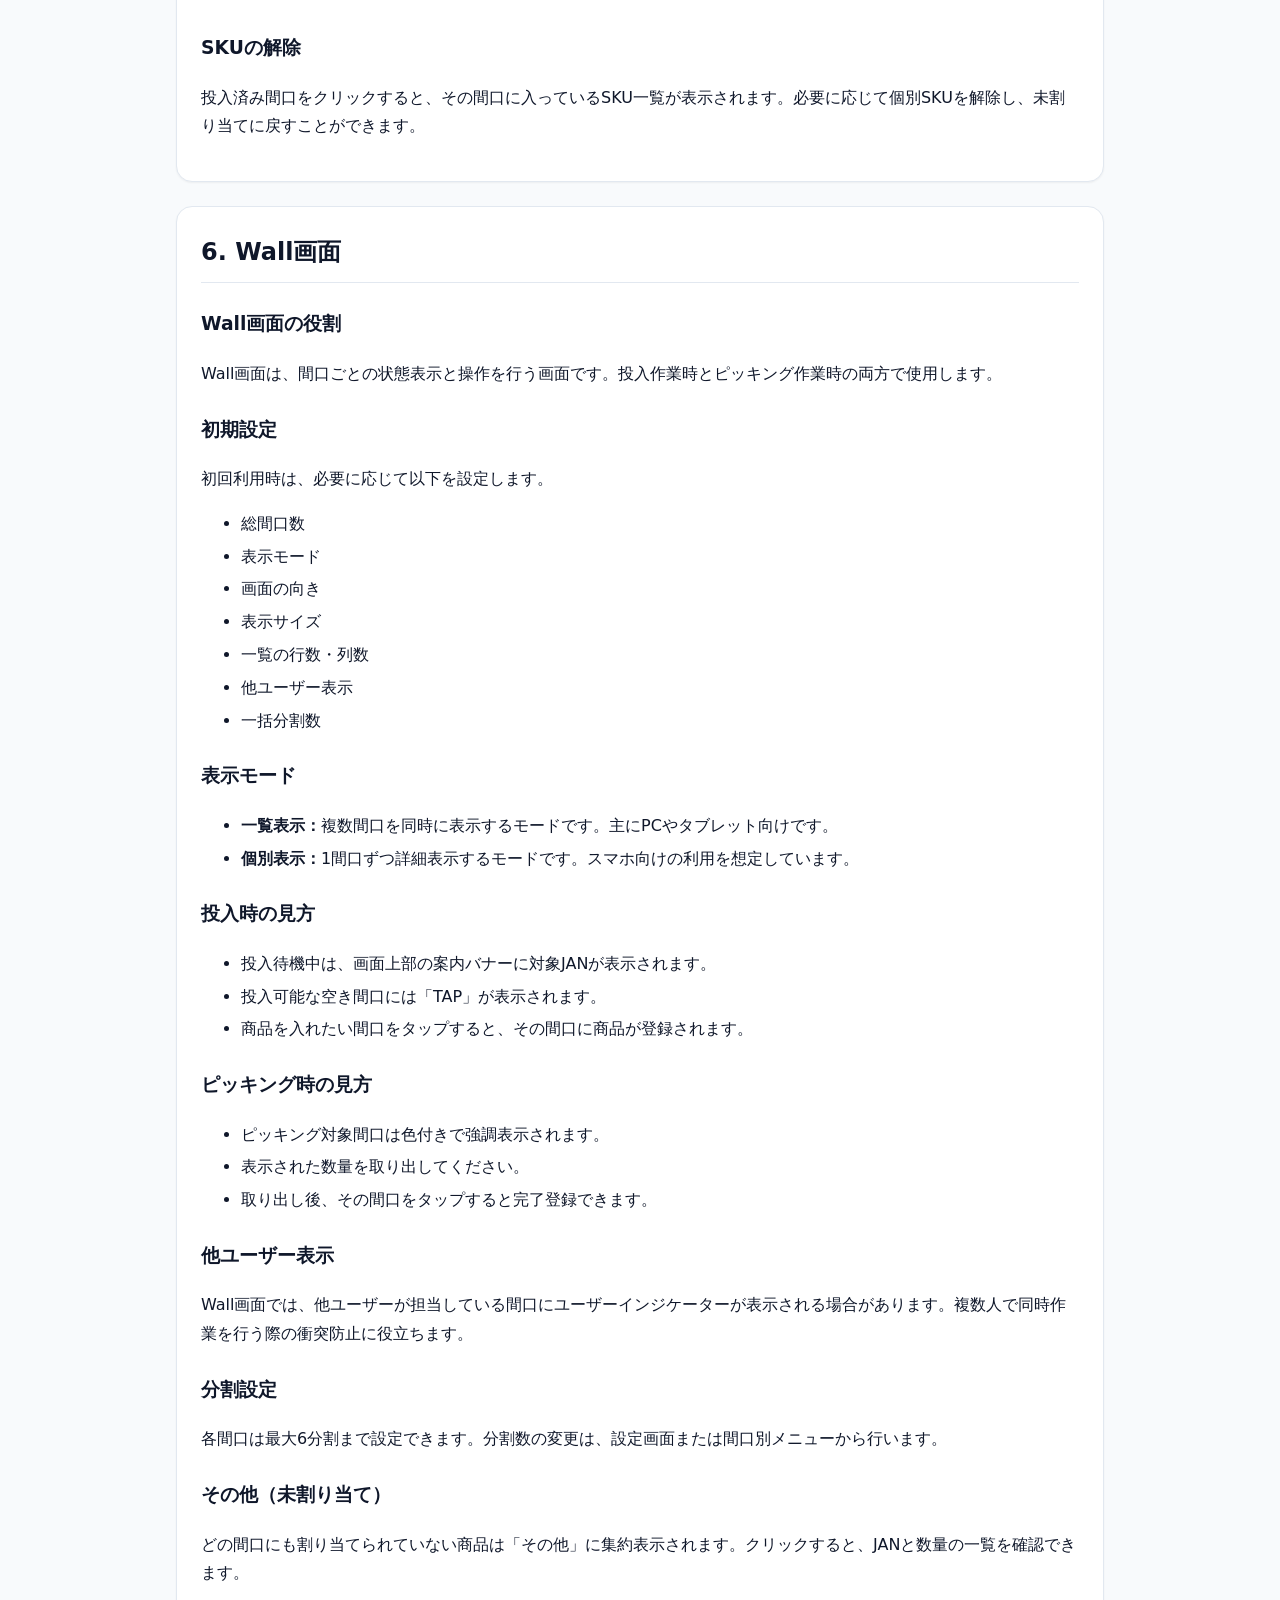
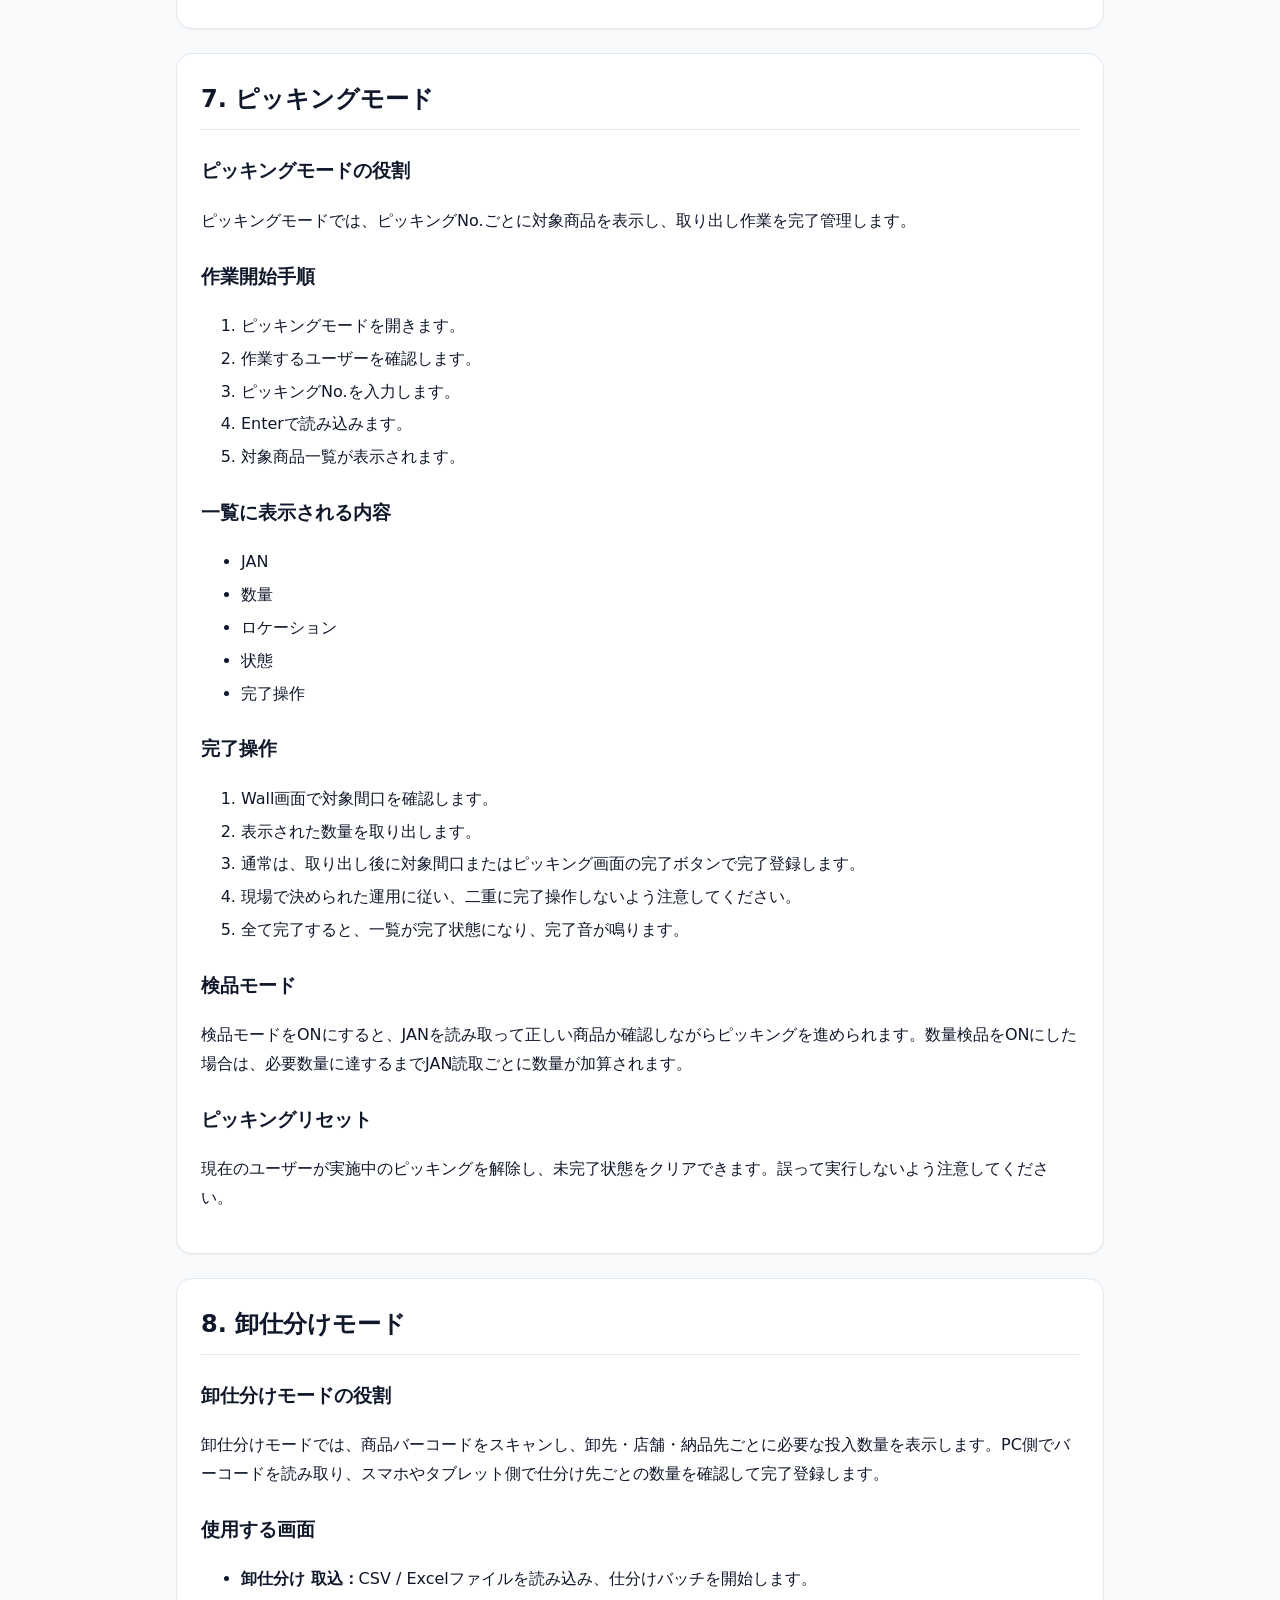
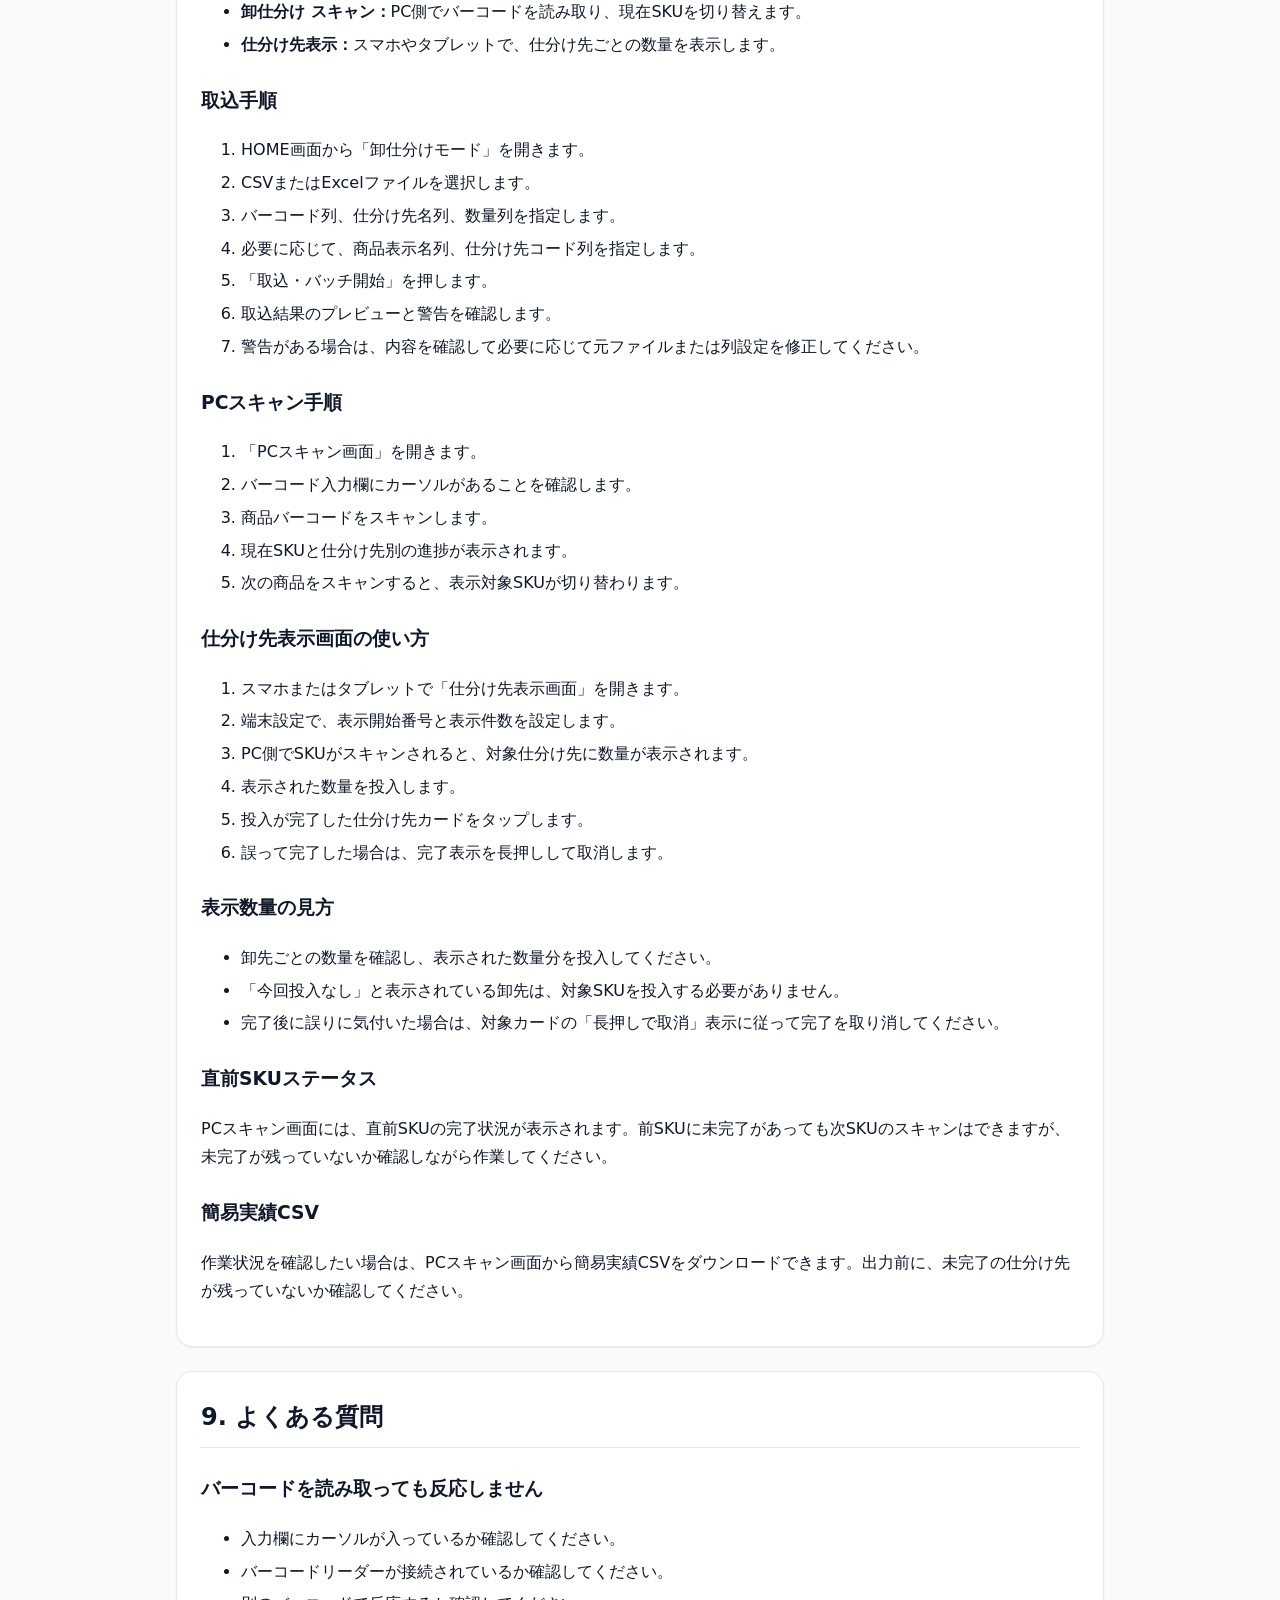
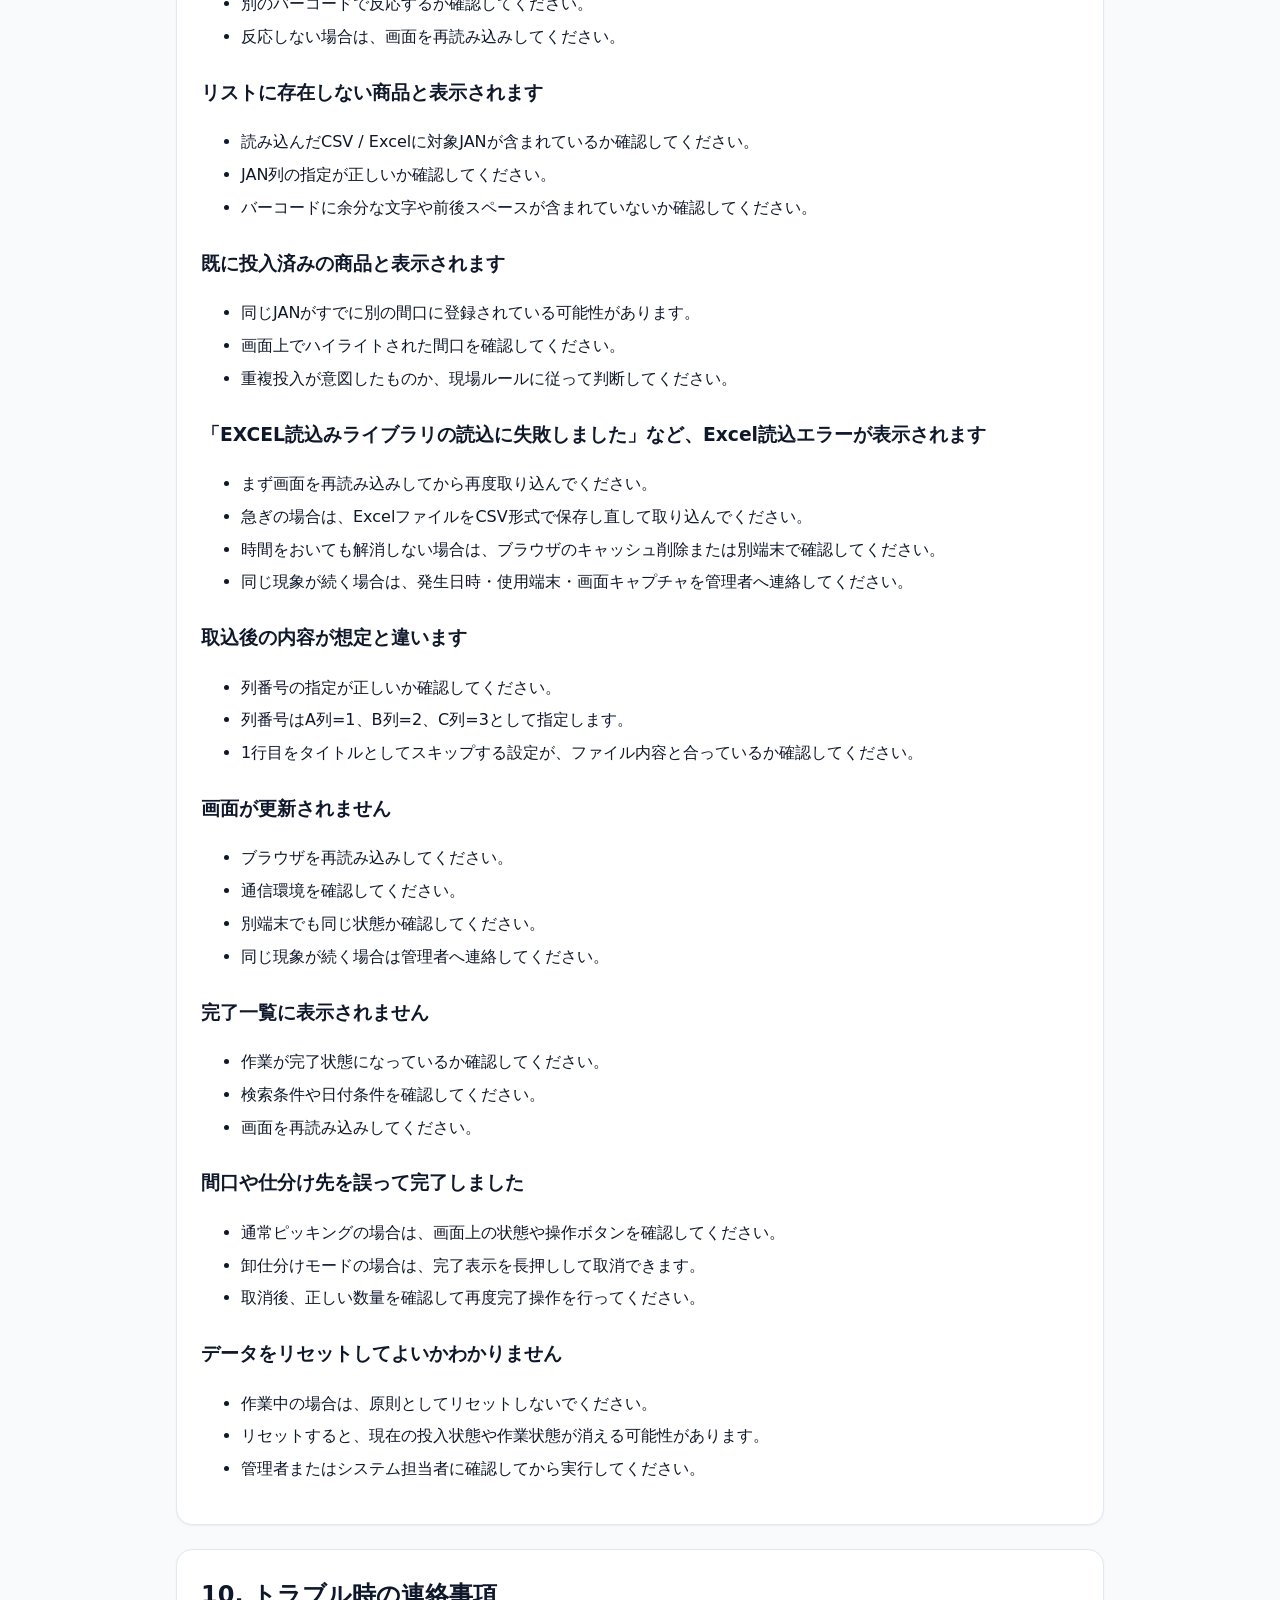
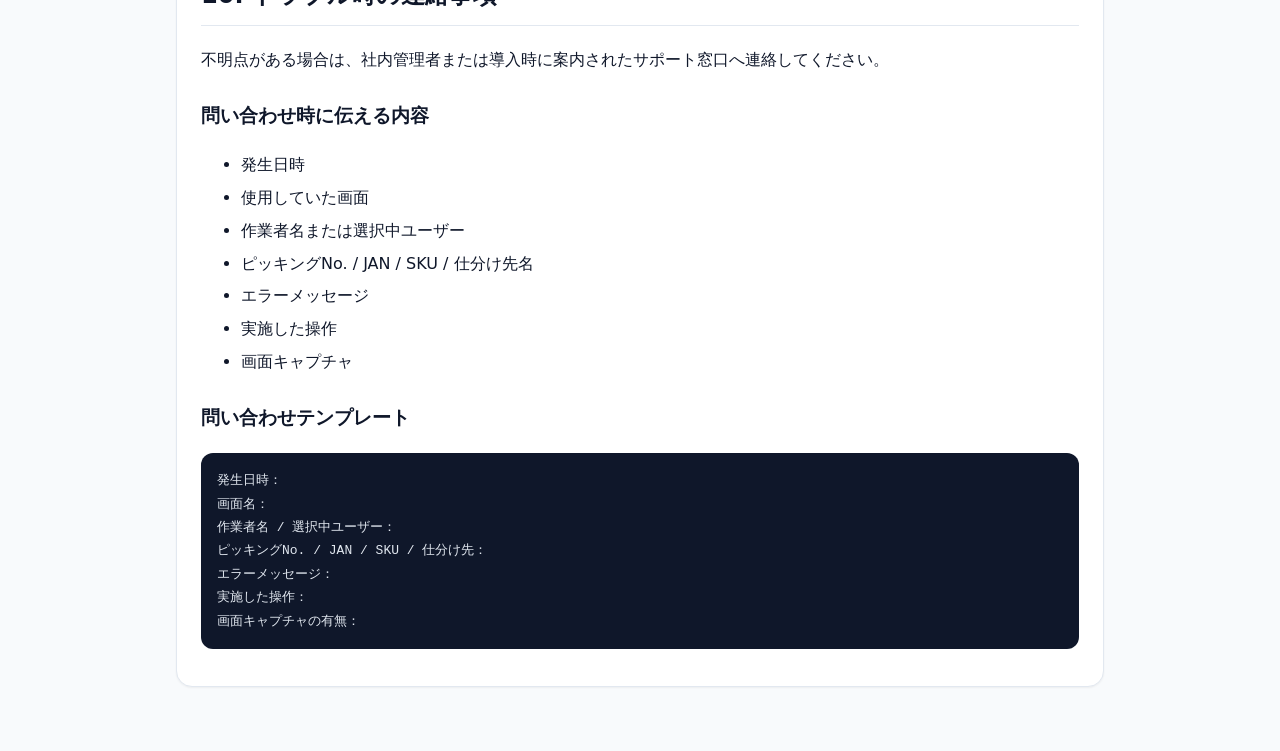
==== commit 0f1bcbc4: "Clarify help manual safety guidance" ====
--- a/help.html
+++ b/help.html
@@ -16,7 +16,7 @@
             <div>
                 <p class="help-eyebrow">SHELFLOW USER GUIDE</p>
                 <h1>ヘルプ・操作マニュアル</h1>
-                <p>基本操作、CSV取込、検品・仕分け作業、よくある質問を確認できます。</p>
+                <p>シェルフローの基本操作、投入作業、Wall表示、ピッキング、卸仕分け、よくあるトラブル対応を確認できます。</p>
             </div>
             <a class="btn btn-outline" href="./index.html">ホームへ戻る</a>
         </header>
@@ -24,28 +24,44 @@
         <nav class="help-toc" aria-labelledby="help-toc-title">
             <h2 id="help-toc-title">目次</h2>
             <ol>
-                <li><a href="#overview">はじめに</a></li>
-                <li><a href="#login">ログイン方法</a></li>
-                <li><a href="#csv">CSV取込</a></li>
-                <li><a href="#inspection">検品作業</a></li>
-                <li><a href="#sorting">仕分け作業</a></li>
-                <li><a href="#progress">進捗確認</a></li>
+                <li><a href="#overview">作業全体の流れ</a></li>
+                <li><a href="#login">ログインとユーザー選択</a></li>
+                <li><a href="#home">HOME画面</a></li>
+                <li><a href="#prepare">事前準備</a></li>
+                <li><a href="#inject">投入モード</a></li>
+                <li><a href="#wall">Wall画面</a></li>
+                <li><a href="#pick">ピッキングモード</a></li>
+                <li><a href="#sort">卸仕分けモード</a></li>
                 <li><a href="#faq">よくある質問</a></li>
                 <li><a href="#support">トラブル時の連絡事項</a></li>
             </ol>
         </nav>
 
         <section id="overview" class="help-section">
-            <h2>1. はじめに</h2>
-            <p>本ページでは、シェルフローの基本操作と、作業中によく発生する確認事項を説明します。</p>
-            <h3>基本的な流れ</h3>
-            <ol>
-                <li>ログインします。</li>
-                <li>CSVデータを取り込みます。</li>
-                <li>作業画面でバーコードを読み取ります。</li>
-                <li>数量や完了状態を確認します。</li>
-                <li>必要に応じて進捗や完了データを確認します。</li>
-            </ol>
+            <h2>1. 作業全体の流れ</h2>
+            <p>シェルフローは、CSVまたはExcelで取り込んだ作業データをもとに、商品の投入先・取り出し先・仕分け先を画面に表示する作業支援システムです。</p>
+
+            <h3>通常のピッキング支援で使う流れ</h3>
+            <ol>
+                <li>HOME画面にログインします。</li>
+                <li>投入モードでCSVまたはExcelファイルを読み込みます。</li>
+                <li>商品JANをスキャンします。</li>
+                <li>Wall画面で投入先の空き枠をタップします。</li>
+                <li>ピッキングモードでピッキングNo.を入力します。</li>
+                <li>Wall画面に表示された対象間口から商品を取り出します。</li>
+                <li>取り出し後、完了操作を行います。</li>
+            </ol>
+
+            <h3>卸仕分けで使う流れ</h3>
+            <ol>
+                <li>卸仕分けモードの取込画面でCSVまたはExcelファイルを読み込みます。</li>
+                <li>PCスキャン画面で商品バーコードをスキャンします。</li>
+                <li>仕分け先表示画面に、卸先ごとの投入数量が表示されます。</li>
+                <li>表示された数量を投入し、完了した仕分け先をタップします。</li>
+                <li>誤って完了した場合は、完了表示を長押しして取消します。</li>
+                <li>必要に応じて簡易実績CSVを出力します。</li>
+            </ol>
+
             <h3>推奨環境</h3>
             <ul>
                 <li>最新版のGoogle ChromeまたはMicrosoft Edgeを推奨します。</li>
@@ -55,98 +71,321 @@
         </section>
 
         <section id="login" class="help-section">
-            <h2>2. ログイン方法</h2>
-            <ol>
-                <li>ログイン画面を開きます。</li>
+            <h2>2. ログインとユーザー選択</h2>
+
+            <h3>ログイン方法</h3>
+            <ol>
+                <li>HOME画面を開きます。</li>
                 <li>メールアドレスとパスワードを入力します。</li>
                 <li>ログインボタンを押します。</li>
-            </ol>
-            <h3>ログインできない場合</h3>
-            <ul>
-                <li>メールアドレス・パスワードに誤りがないか確認してください。</li>
-                <li>ブラウザを再読み込みしてください。</li>
-                <li>解決しない場合は管理者へ連絡してください。</li>
-            </ul>
-        </section>
-
-        <section id="csv" class="help-section">
-            <h2>3. CSV取込</h2>
-            <ol>
-                <li>CSV取込画面を開きます。</li>
-                <li>対象のCSVファイルを選択します。</li>
-                <li>マッピング設定や表示内容を確認します。</li>
-                <li>取込を実行します。</li>
-            </ol>
-            <h3>CSVが読み込めない場合</h3>
-            <ul>
-                <li>ファイル形式がCSVまたは指定形式になっているか確認してください。</li>
-                <li>必要な列が不足していないか確認してください。</li>
-                <li>Excelで保存したファイルの場合、文字コードや改行形式の影響で読み込めない場合があります。</li>
-            </ul>
-        </section>
-
-        <section id="inspection" class="help-section">
-            <h2>4. 検品作業</h2>
-            <ol>
-                <li>検品・投入画面を開きます。</li>
-                <li>ピッキングIDを入力または読み取ります。</li>
-                <li>対象商品が表示されたことを確認します。</li>
-                <li>商品バーコードを読み取ります。</li>
-                <li>必要数量に達すると、その商品が完了状態になります。</li>
-            </ol>
-        </section>
-
-        <section id="sorting" class="help-section">
-            <h2>5. 仕分け作業</h2>
-            <ol>
-                <li>卸仕分けモードを開きます。</li>
-                <li>必要に応じて作業者や対象データを選択します。</li>
-                <li>対象SKUのバーコードを読み取ります。</li>
-                <li>表示された卸先ごとの数量を確認します。</li>
-                <li>投入が完了した卸先の完了ボタンを押します。</li>
-                <li>誤って完了した場合は、完了表示の長押しで取消を行います。</li>
-            </ol>
+                <li>ログイン後、各モードへ進むことができます。</li>
+            </ol>
+
+            <h3>User 1〜User 4について</h3>
+            <p>シェルフローでは、1つのログインアカウントの中で、作業者を User 1〜User 4 として切り替えて利用できます。画面上部のユーザー選択欄で、現在操作するユーザーを選択します。</p>
+
+            <h3>ユーザーごとに保持される内容</h3>
+            <ul>
+                <li>現在作業中のピッキングNo.</li>
+                <li>ピッキングの進捗状態</li>
+                <li>投入待機中の商品情報</li>
+            </ul>
+
+            <h3>注意点</h3>
+            <ul>
+                <li>ユーザーを切り替えると、そのユーザーに紐づく作業状態が表示されます。</li>
+                <li>別ユーザーを選んだまま操作すると、意図しない完了登録や状態変更につながる場合があります。</li>
+                <li>作業前に、画面上部の選択中ユーザーを確認してください。</li>
+            </ul>
+        </section>
+
+        <section id="home" class="help-section">
+            <h2>3. HOME画面</h2>
+            <p>HOME画面は、ログイン後に最初に表示される画面です。各モードへの移動、ログアウト、データリセットを行います。</p>
+
+            <h3>主なメニュー</h3>
+            <ul>
+                <li><strong>投入モード：</strong>CSV / Excelを読み込み、JANスキャンで商品を間口へ割り当てます。</li>
+                <li><strong>モバイルウォール：</strong>間口の状態表示、投入先選択、ピッキング対象確認に使用します。</li>
+                <li><strong>ピッキング：</strong>ピッキングNo.単位で取り出し作業を進めます。</li>
+                <li><strong>卸仕分けモード：</strong>卸先・店舗・納品先ごとの仕分け数量を表示します。</li>
+                <li><strong>ヘルプ・操作マニュアル：</strong>このページを表示します。</li>
+                <li><strong>ログアウト：</strong>現在のアカウントからログアウトします。</li>
+                <li><strong>データをリセット：</strong>現在の作業データを初期化します。実行前に、対象範囲を確認してください。</li>
+            </ul>
+
+            <h3>データリセットの注意</h3>
+            <p>データリセットは管理用の初期化機能です。現在の投入状態、ピッキング状態、読み込み済みリストなどがクリアされます。</p>
+            <ul>
+                <li>作業途中で実行すると、進行中データが失われる可能性があります。</li>
+                <li>通常作業者は、管理者の確認なしに実行しないでください。</li>
+                <li>リセット前に、必要な進捗や実績CSVを出力済みか確認してください。</li>
+                <li>通常ピッキング用データと卸仕分け用データで、リセット対象が異なる場合があります。</li>
+            </ul>
+        </section>
+
+        <section id="prepare" class="help-section">
+            <h2>4. 事前準備</h2>
+
+            <h3>対応ファイル形式</h3>
+            <ul>
+                <li>CSV</li>
+                <li>Excel（.xlsx / .xls）</li>
+            </ul>
+
+            <h3>通常ピッキング支援で必要な基本項目</h3>
+            <ul>
+                <li>ピッキングNo.</li>
+                <li>JANコード</li>
+                <li>数量</li>
+            </ul>
+
+            <h3>卸仕分けモードで必要な基本項目</h3>
+            <ul>
+                <li>バーコード列</li>
+                <li>仕分け先名列</li>
+                <li>数量列</li>
+            </ul>
+
+            <h3>任意で使用できる項目</h3>
+            <ul>
+                <li>商品表示名列</li>
+                <li>仕分け先コード列</li>
+            </ul>
+
+            <p>列番号は画面上の設定から変更できます。列番号は左から数えた番号で指定します。A列は1、B列は2、C列は3です。</p>
+        </section>
+
+        <section id="inject" class="help-section">
+            <h2>5. 投入モード</h2>
+
+            <h3>投入モードの役割</h3>
+            <p>投入モードでは、商品JANを読み取り、対象商品をどの間口へ入れるかを登録します。PC側では全体レイアウトを確認しながら操作します。</p>
+
+            <h3>ファイル読込手順</h3>
+            <ol>
+                <li>投入モードを開きます。</li>
+                <li>「ファイルを選択」でCSVまたはExcelファイルを選択します。</li>
+                <li>必要に応じて「設定」で列設定を確認します。</li>
+                <li>「インポート実行」を押します。</li>
+                <li>読み込み完了後、投入対象SKUとピッキングリストが作成されます。</li>
+            </ol>
+
+            <h3>商品投入の流れ</h3>
+            <ol>
+                <li>商品JANをスキャンします。</li>
+                <li>対象商品であれば、投入待機状態になります。</li>
+                <li>Wall画面に「TAP」と表示された投入可能な空き枠が表示されます。</li>
+                <li>投入先にしたい空き枠をタップします。</li>
+                <li>商品がその間口に登録されます。</li>
+            </ol>
+
+            <h3>スキャン時の判定</h3>
+            <ul>
+                <li><strong>リストに存在しない商品：</strong>エラー表示になります。</li>
+                <li><strong>既に投入済みの商品：</strong>警告表示となり、既に投入されている間口がハイライトされます。</li>
+                <li><strong>数量1の商品：</strong>通常の開始音が鳴ります。</li>
+                <li><strong>数量複数の商品：</strong>複数開始音が鳴ります。</li>
+            </ul>
+
+            <h3>スキャン取り消し</h3>
+            <p>投入待機中は「スキャンを取り消す」でキャンセルできます。キャンセル後は再度JANスキャンが可能になります。</p>
+
+            <h3>SKUの解除</h3>
+            <p>投入済み間口をクリックすると、その間口に入っているSKU一覧が表示されます。必要に応じて個別SKUを解除し、未割り当てに戻すことができます。</p>
+        </section>
+
+        <section id="wall" class="help-section">
+            <h2>6. Wall画面</h2>
+
+            <h3>Wall画面の役割</h3>
+            <p>Wall画面は、間口ごとの状態表示と操作を行う画面です。投入作業時とピッキング作業時の両方で使用します。</p>
+
+            <h3>初期設定</h3>
+            <p>初回利用時は、必要に応じて以下を設定します。</p>
+            <ul>
+                <li>総間口数</li>
+                <li>表示モード</li>
+                <li>画面の向き</li>
+                <li>表示サイズ</li>
+                <li>一覧の行数・列数</li>
+                <li>他ユーザー表示</li>
+                <li>一括分割数</li>
+            </ul>
+
+            <h3>表示モード</h3>
+            <ul>
+                <li><strong>一覧表示：</strong>複数間口を同時に表示するモードです。主にPCやタブレット向けです。</li>
+                <li><strong>個別表示：</strong>1間口ずつ詳細表示するモードです。スマホ向けの利用を想定しています。</li>
+            </ul>
+
+            <h3>投入時の見方</h3>
+            <ul>
+                <li>投入待機中は、画面上部の案内バナーに対象JANが表示されます。</li>
+                <li>投入可能な空き間口には「TAP」が表示されます。</li>
+                <li>商品を入れたい間口をタップすると、その間口に商品が登録されます。</li>
+            </ul>
+
+            <h3>ピッキング時の見方</h3>
+            <ul>
+                <li>ピッキング対象間口は色付きで強調表示されます。</li>
+                <li>表示された数量を取り出してください。</li>
+                <li>取り出し後、その間口をタップすると完了登録できます。</li>
+            </ul>
+
+            <h3>他ユーザー表示</h3>
+            <p>Wall画面では、他ユーザーが担当している間口にユーザーインジケーターが表示される場合があります。複数人で同時作業を行う際の衝突防止に役立ちます。</p>
+
+            <h3>分割設定</h3>
+            <p>各間口は最大6分割まで設定できます。分割数の変更は、設定画面または間口別メニューから行います。</p>
+
+            <h3>その他（未割り当て）</h3>
+            <p>どの間口にも割り当てられていない商品は「その他」に集約表示されます。クリックすると、JANと数量の一覧を確認できます。</p>
+        </section>
+
+        <section id="pick" class="help-section">
+            <h2>7. ピッキングモード</h2>
+
+            <h3>ピッキングモードの役割</h3>
+            <p>ピッキングモードでは、ピッキングNo.ごとに対象商品を表示し、取り出し作業を完了管理します。</p>
+
+            <h3>作業開始手順</h3>
+            <ol>
+                <li>ピッキングモードを開きます。</li>
+                <li>作業するユーザーを確認します。</li>
+                <li>ピッキングNo.を入力します。</li>
+                <li>Enterで読み込みます。</li>
+                <li>対象商品一覧が表示されます。</li>
+            </ol>
+
+            <h3>一覧に表示される内容</h3>
+            <ul>
+                <li>JAN</li>
+                <li>数量</li>
+                <li>ロケーション</li>
+                <li>状態</li>
+                <li>完了操作</li>
+            </ul>
+
+            <h3>完了操作</h3>
+            <ol>
+                <li>Wall画面で対象間口を確認します。</li>
+                <li>表示された数量を取り出します。</li>
+                <li>通常は、取り出し後に対象間口またはピッキング画面の完了ボタンで完了登録します。</li>
+                <li>現場で決められた運用に従い、二重に完了操作しないよう注意してください。</li>
+                <li>全て完了すると、一覧が完了状態になり、完了音が鳴ります。</li>
+            </ol>
+
+            <h3>検品モード</h3>
+            <p>検品モードをONにすると、JANを読み取って正しい商品か確認しながらピッキングを進められます。数量検品をONにした場合は、必要数量に達するまでJAN読取ごとに数量が加算されます。</p>
+
+            <h3>ピッキングリセット</h3>
+            <p>現在のユーザーが実施中のピッキングを解除し、未完了状態をクリアできます。誤って実行しないよう注意してください。</p>
+        </section>
+
+        <section id="sort" class="help-section">
+            <h2>8. 卸仕分けモード</h2>
+
+            <h3>卸仕分けモードの役割</h3>
+            <p>卸仕分けモードでは、商品バーコードをスキャンし、卸先・店舗・納品先ごとに必要な投入数量を表示します。PC側でバーコードを読み取り、スマホやタブレット側で仕分け先ごとの数量を確認して完了登録します。</p>
+
+            <h3>使用する画面</h3>
+            <ul>
+                <li><strong>卸仕分け 取込：</strong>CSV / Excelファイルを読み込み、仕分けバッチを開始します。</li>
+                <li><strong>卸仕分け スキャン：</strong>PC側でバーコードを読み取り、現在SKUを切り替えます。</li>
+                <li><strong>仕分け先表示：</strong>スマホやタブレットで、仕分け先ごとの数量を表示します。</li>
+            </ul>
+
+            <h3>取込手順</h3>
+            <ol>
+                <li>HOME画面から「卸仕分けモード」を開きます。</li>
+                <li>CSVまたはExcelファイルを選択します。</li>
+                <li>バーコード列、仕分け先名列、数量列を指定します。</li>
+                <li>必要に応じて、商品表示名列、仕分け先コード列を指定します。</li>
+                <li>「取込・バッチ開始」を押します。</li>
+                <li>取込結果のプレビューと警告を確認します。</li>
+                <li>警告がある場合は、内容を確認して必要に応じて元ファイルまたは列設定を修正してください。</li>
+            </ol>
+
+            <h3>PCスキャン手順</h3>
+            <ol>
+                <li>「PCスキャン画面」を開きます。</li>
+                <li>バーコード入力欄にカーソルがあることを確認します。</li>
+                <li>商品バーコードをスキャンします。</li>
+                <li>現在SKUと仕分け先別の進捗が表示されます。</li>
+                <li>次の商品をスキャンすると、表示対象SKUが切り替わります。</li>
+            </ol>
+
+            <h3>仕分け先表示画面の使い方</h3>
+            <ol>
+                <li>スマホまたはタブレットで「仕分け先表示画面」を開きます。</li>
+                <li>端末設定で、表示開始番号と表示件数を設定します。</li>
+                <li>PC側でSKUがスキャンされると、対象仕分け先に数量が表示されます。</li>
+                <li>表示された数量を投入します。</li>
+                <li>投入が完了した仕分け先カードをタップします。</li>
+                <li>誤って完了した場合は、完了表示を長押しして取消します。</li>
+            </ol>
+
             <h3>表示数量の見方</h3>
             <ul>
                 <li>卸先ごとの数量を確認し、表示された数量分を投入してください。</li>
                 <li>「今回投入なし」と表示されている卸先は、対象SKUを投入する必要がありません。</li>
                 <li>完了後に誤りに気付いた場合は、対象カードの「長押しで取消」表示に従って完了を取り消してください。</li>
             </ul>
-        </section>
-
-        <section id="progress" class="help-section">
-            <h2>6. 進捗確認</h2>
-            <p>進捗画面では、作業の完了状況や未完了状況を確認できます。</p>
-            <ul>
-                <li>完了済みの作業</li>
-                <li>未完了の作業</li>
-                <li>作業者別の状況</li>
-                <li>必要に応じたCSV出力</li>
-            </ul>
+
+            <h3>直前SKUステータス</h3>
+            <p>PCスキャン画面には、直前SKUの完了状況が表示されます。前SKUに未完了があっても次SKUのスキャンはできますが、未完了が残っていないか確認しながら作業してください。</p>
+
+            <h3>簡易実績CSV</h3>
+            <p>作業状況を確認したい場合は、PCスキャン画面から簡易実績CSVをダウンロードできます。出力前に、未完了の仕分け先が残っていないか確認してください。</p>
         </section>
 
         <section id="faq" class="help-section">
-            <h2>7. よくある質問</h2>
+            <h2>9. よくある質問</h2>
 
             <h3>バーコードを読み取っても反応しません</h3>
             <ul>
                 <li>入力欄にカーソルが入っているか確認してください。</li>
                 <li>バーコードリーダーが接続されているか確認してください。</li>
                 <li>別のバーコードで反応するか確認してください。</li>
+                <li>反応しない場合は、画面を再読み込みしてください。</li>
+            </ul>
+
+            <h3>リストに存在しない商品と表示されます</h3>
+            <ul>
+                <li>読み込んだCSV / Excelに対象JANが含まれているか確認してください。</li>
+                <li>JAN列の指定が正しいか確認してください。</li>
+                <li>バーコードに余分な文字や前後スペースが含まれていないか確認してください。</li>
+            </ul>
+
+            <h3>既に投入済みの商品と表示されます</h3>
+            <ul>
+                <li>同じJANがすでに別の間口に登録されている可能性があります。</li>
+                <li>画面上でハイライトされた間口を確認してください。</li>
+                <li>重複投入が意図したものか、現場ルールに従って判断してください。</li>
             </ul>
 
             <h3>「EXCEL読込みライブラリの読込に失敗しました」など、Excel読込エラーが表示されます</h3>
             <ul>
-                <li>「Excel取込ライブラリを読み込めませんでした」や「Excel読込ライブラリの読み込みに失敗しました」と表示される場合も、まず画面を再読み込みしてから再度取り込んでください。</li>
+                <li>まず画面を再読み込みしてから再度取り込んでください。</li>
                 <li>急ぎの場合は、ExcelファイルをCSV形式で保存し直して取り込んでください。</li>
                 <li>時間をおいても解消しない場合は、ブラウザのキャッシュ削除または別端末で確認してください。</li>
                 <li>同じ現象が続く場合は、発生日時・使用端末・画面キャプチャを管理者へ連絡してください。</li>
             </ul>
 
+
+            <h3>取込後の内容が想定と違います</h3>
+            <ul>
+                <li>列番号の指定が正しいか確認してください。</li>
+                <li>列番号はA列=1、B列=2、C列=3として指定します。</li>
+                <li>1行目をタイトルとしてスキップする設定が、ファイル内容と合っているか確認してください。</li>
+            </ul>
+
             <h3>画面が更新されません</h3>
             <ul>
                 <li>ブラウザを再読み込みしてください。</li>
                 <li>通信環境を確認してください。</li>
+                <li>別端末でも同じ状態か確認してください。</li>
                 <li>同じ現象が続く場合は管理者へ連絡してください。</li>
             </ul>
 
@@ -156,27 +395,45 @@
                 <li>検索条件や日付条件を確認してください。</li>
                 <li>画面を再読み込みしてください。</li>
             </ul>
+
+            <h3>間口や仕分け先を誤って完了しました</h3>
+            <ul>
+                <li>通常ピッキングの場合は、画面上の状態や操作ボタンを確認してください。</li>
+                <li>卸仕分けモードの場合は、完了表示を長押しして取消できます。</li>
+                <li>取消後、正しい数量を確認して再度完了操作を行ってください。</li>
+            </ul>
+
+            <h3>データをリセットしてよいかわかりません</h3>
+            <ul>
+                <li>作業中の場合は、原則としてリセットしないでください。</li>
+                <li>リセットすると、現在の投入状態や作業状態が消える可能性があります。</li>
+                <li>管理者またはシステム担当者に確認してから実行してください。</li>
+            </ul>
         </section>
 
         <section id="support" class="help-section">
-            <h2>8. トラブル時の連絡事項</h2>
-            <p>問い合わせ時は、以下の情報を伝えてください。</p>
+            <h2>10. トラブル時の連絡事項</h2>
             <p>不明点がある場合は、社内管理者または導入時に案内されたサポート窓口へ連絡してください。</p>
+
+            <h3>問い合わせ時に伝える内容</h3>
             <ul>
                 <li>発生日時</li>
                 <li>使用していた画面</li>
-                <li>作業者名</li>
-                <li>ピッキングIDまたはSKU</li>
+                <li>作業者名または選択中ユーザー</li>
+                <li>ピッキングNo. / JAN / SKU / 仕分け先名</li>
                 <li>エラーメッセージ</li>
+                <li>実施した操作</li>
                 <li>画面キャプチャ</li>
             </ul>
+
             <h3>問い合わせテンプレート</h3>
             <pre class="help-template">発生日時：
 画面名：
-作業者名：
-ピッキングID / SKU：
+作業者名 / 選択中ユーザー：
+ピッキングNo. / JAN / SKU / 仕分け先：
 エラーメッセージ：
-実施した操作：</pre>
+実施した操作：
+画面キャプチャの有無：</pre>
         </section>
     </main>
 </body>
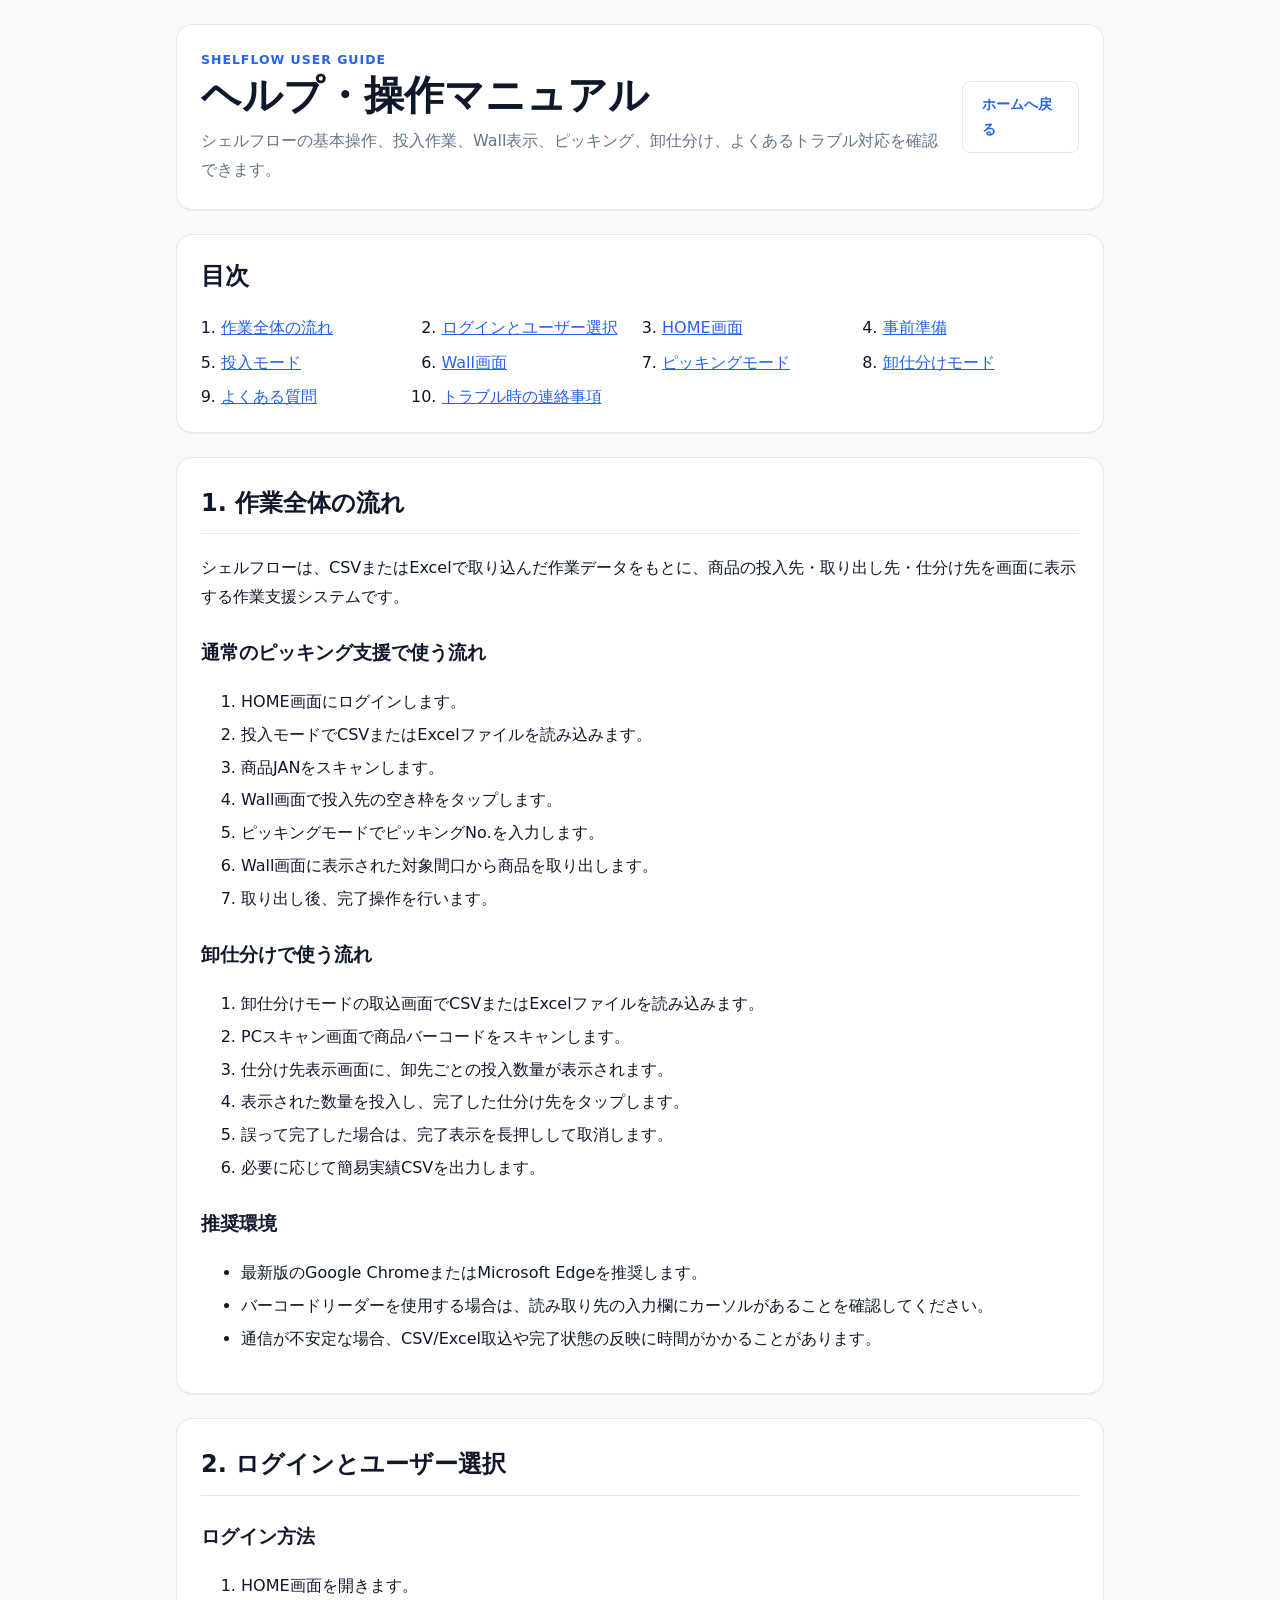
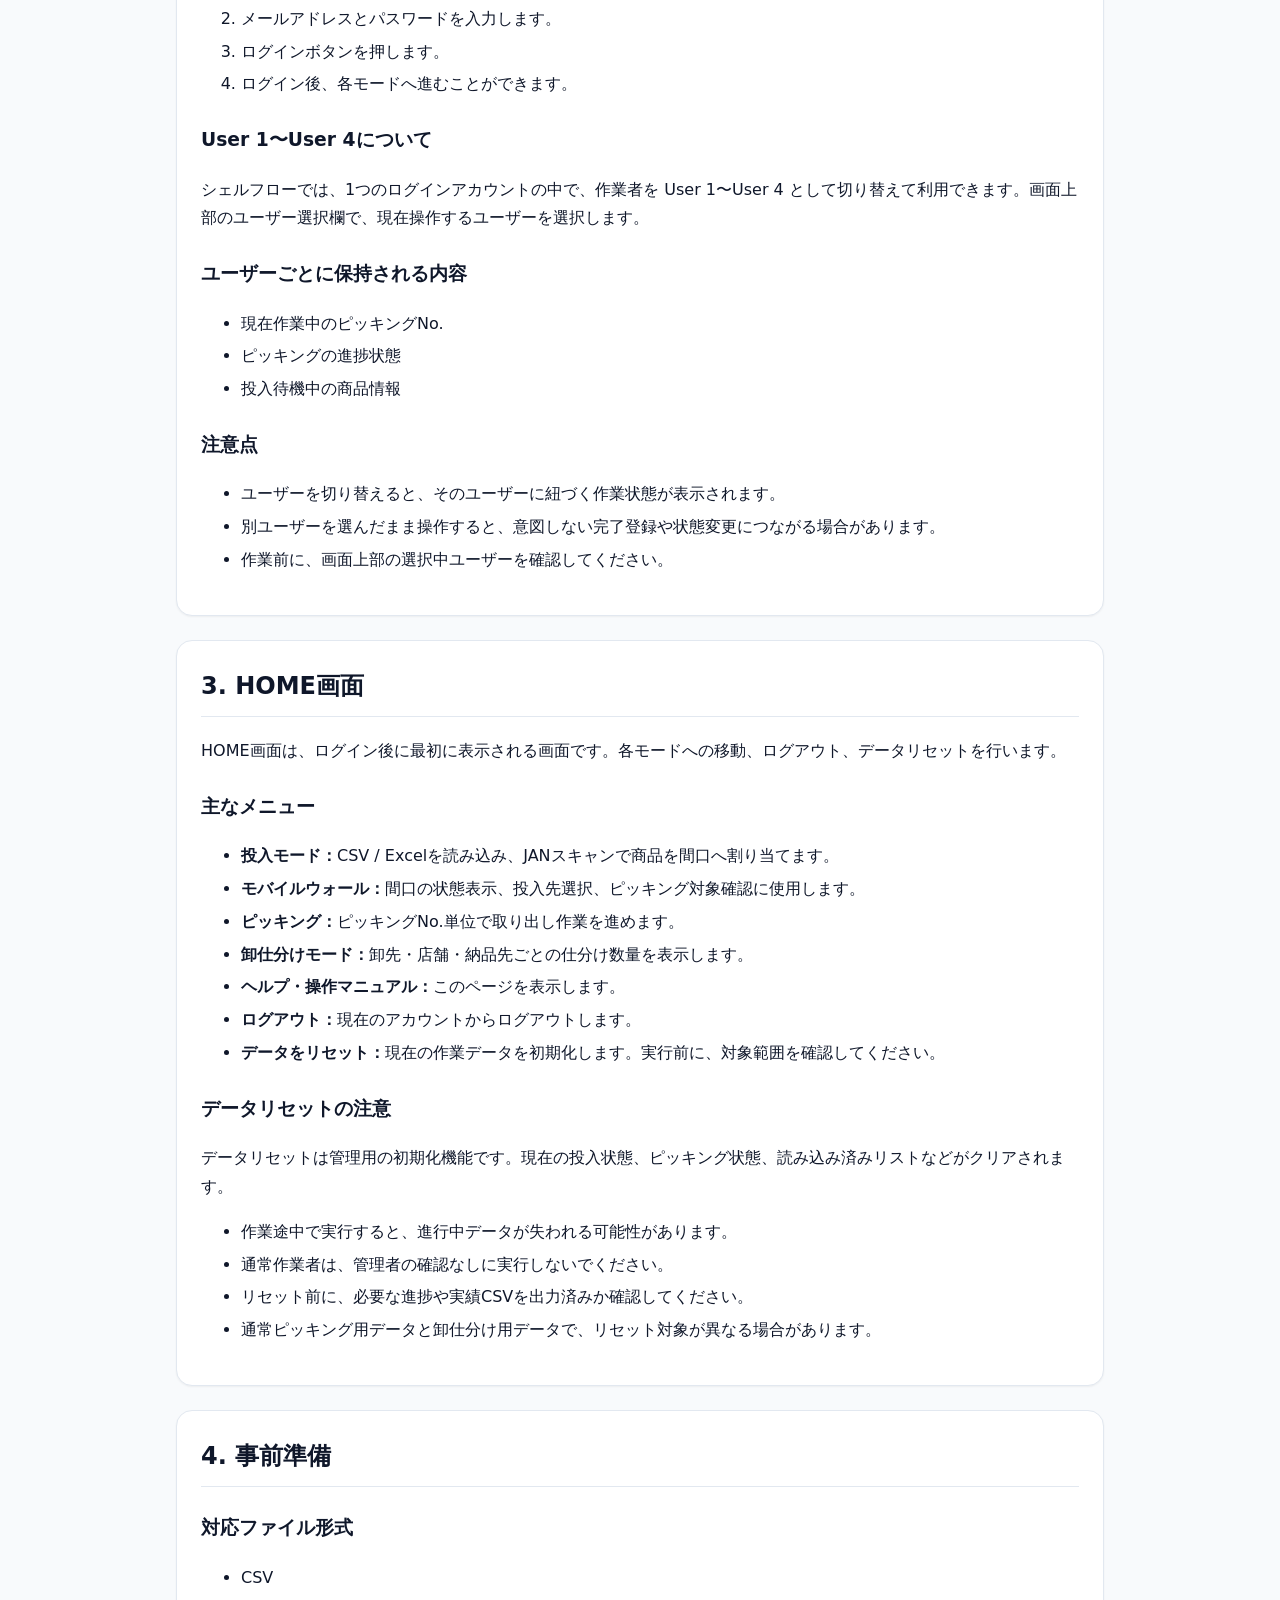
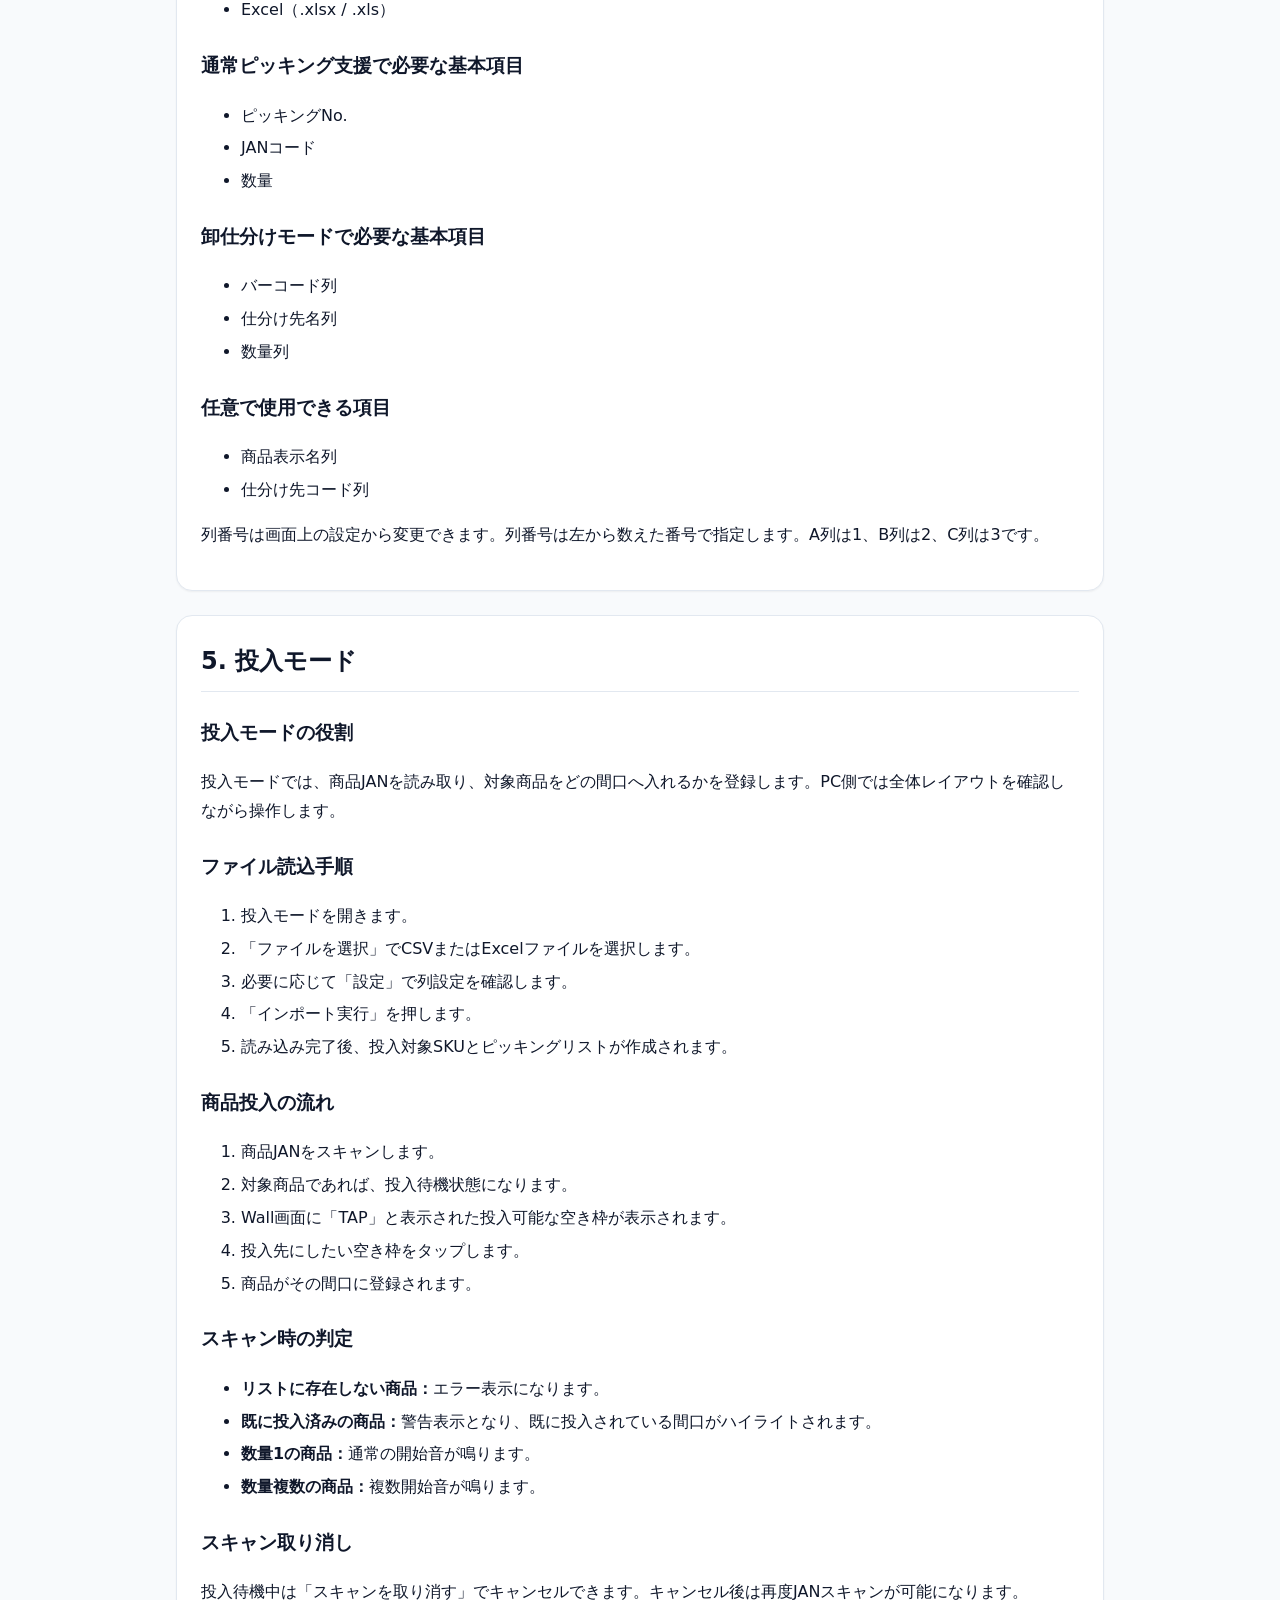
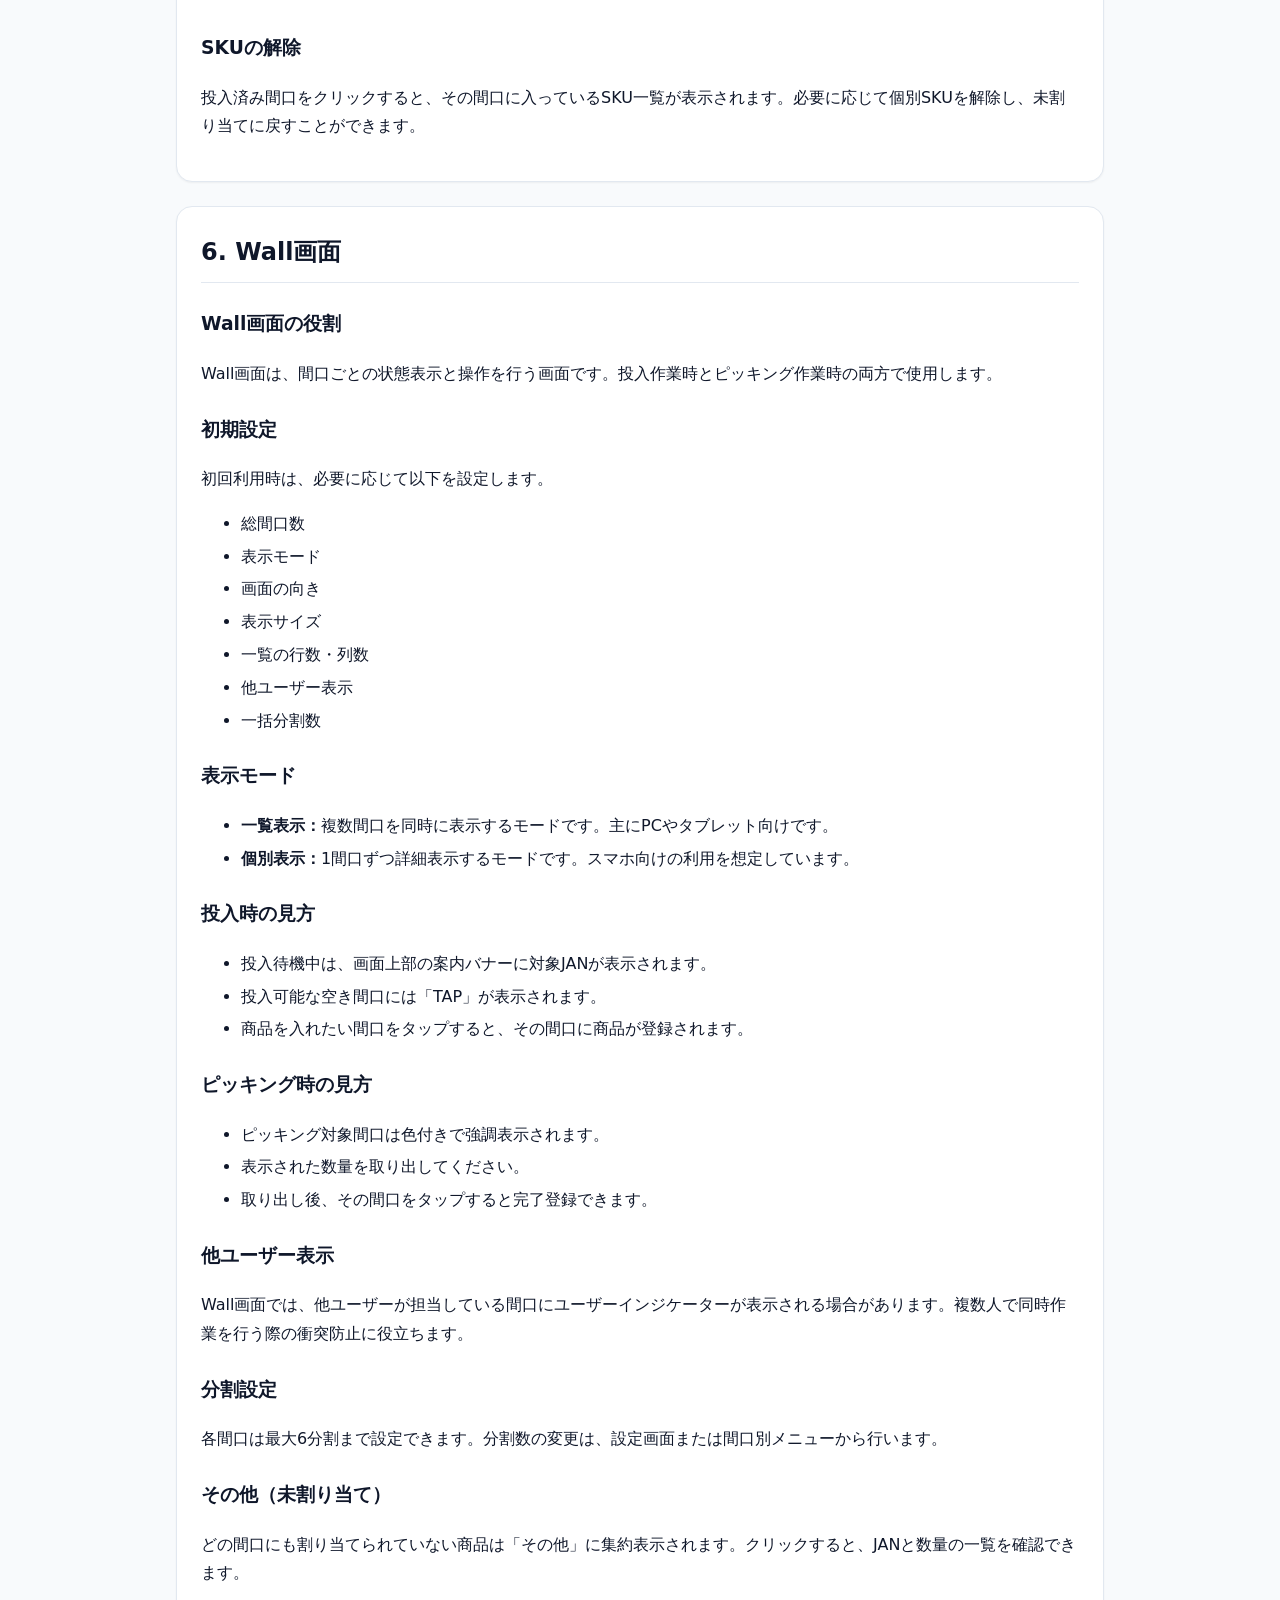
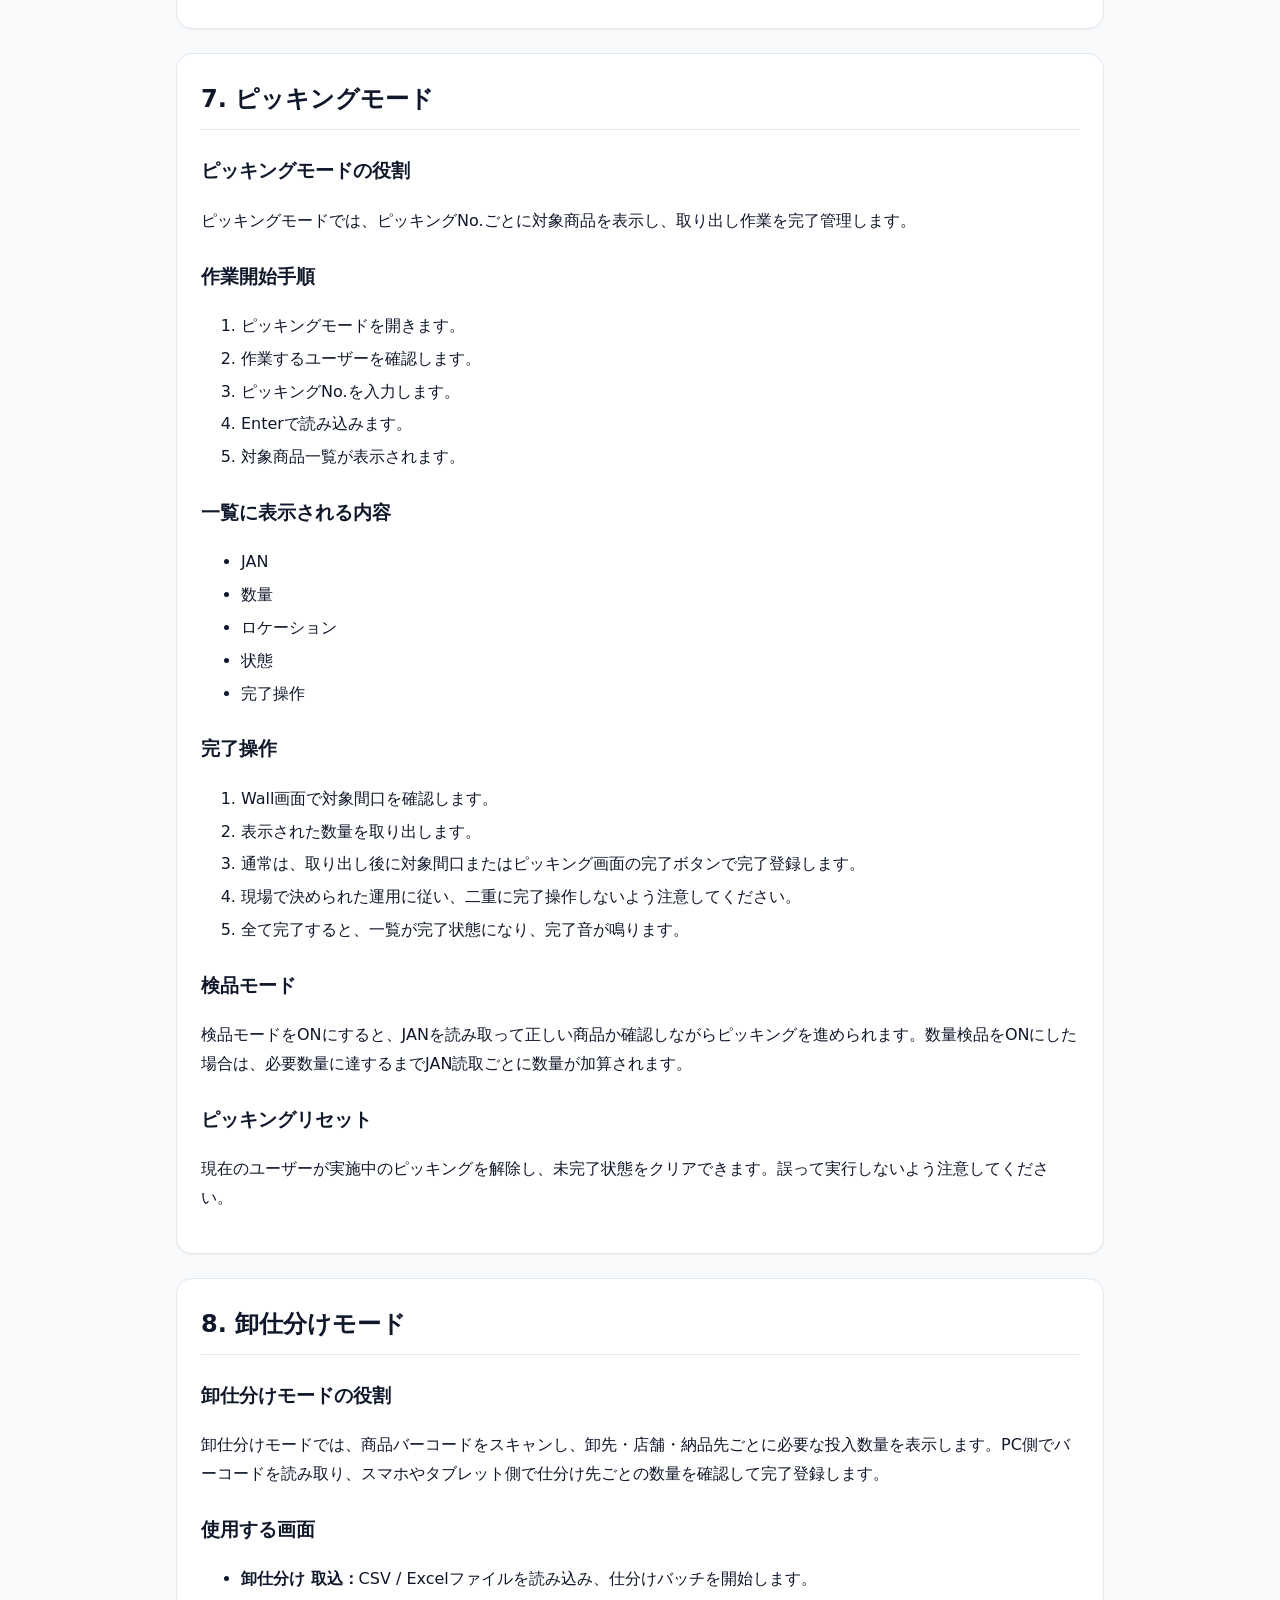
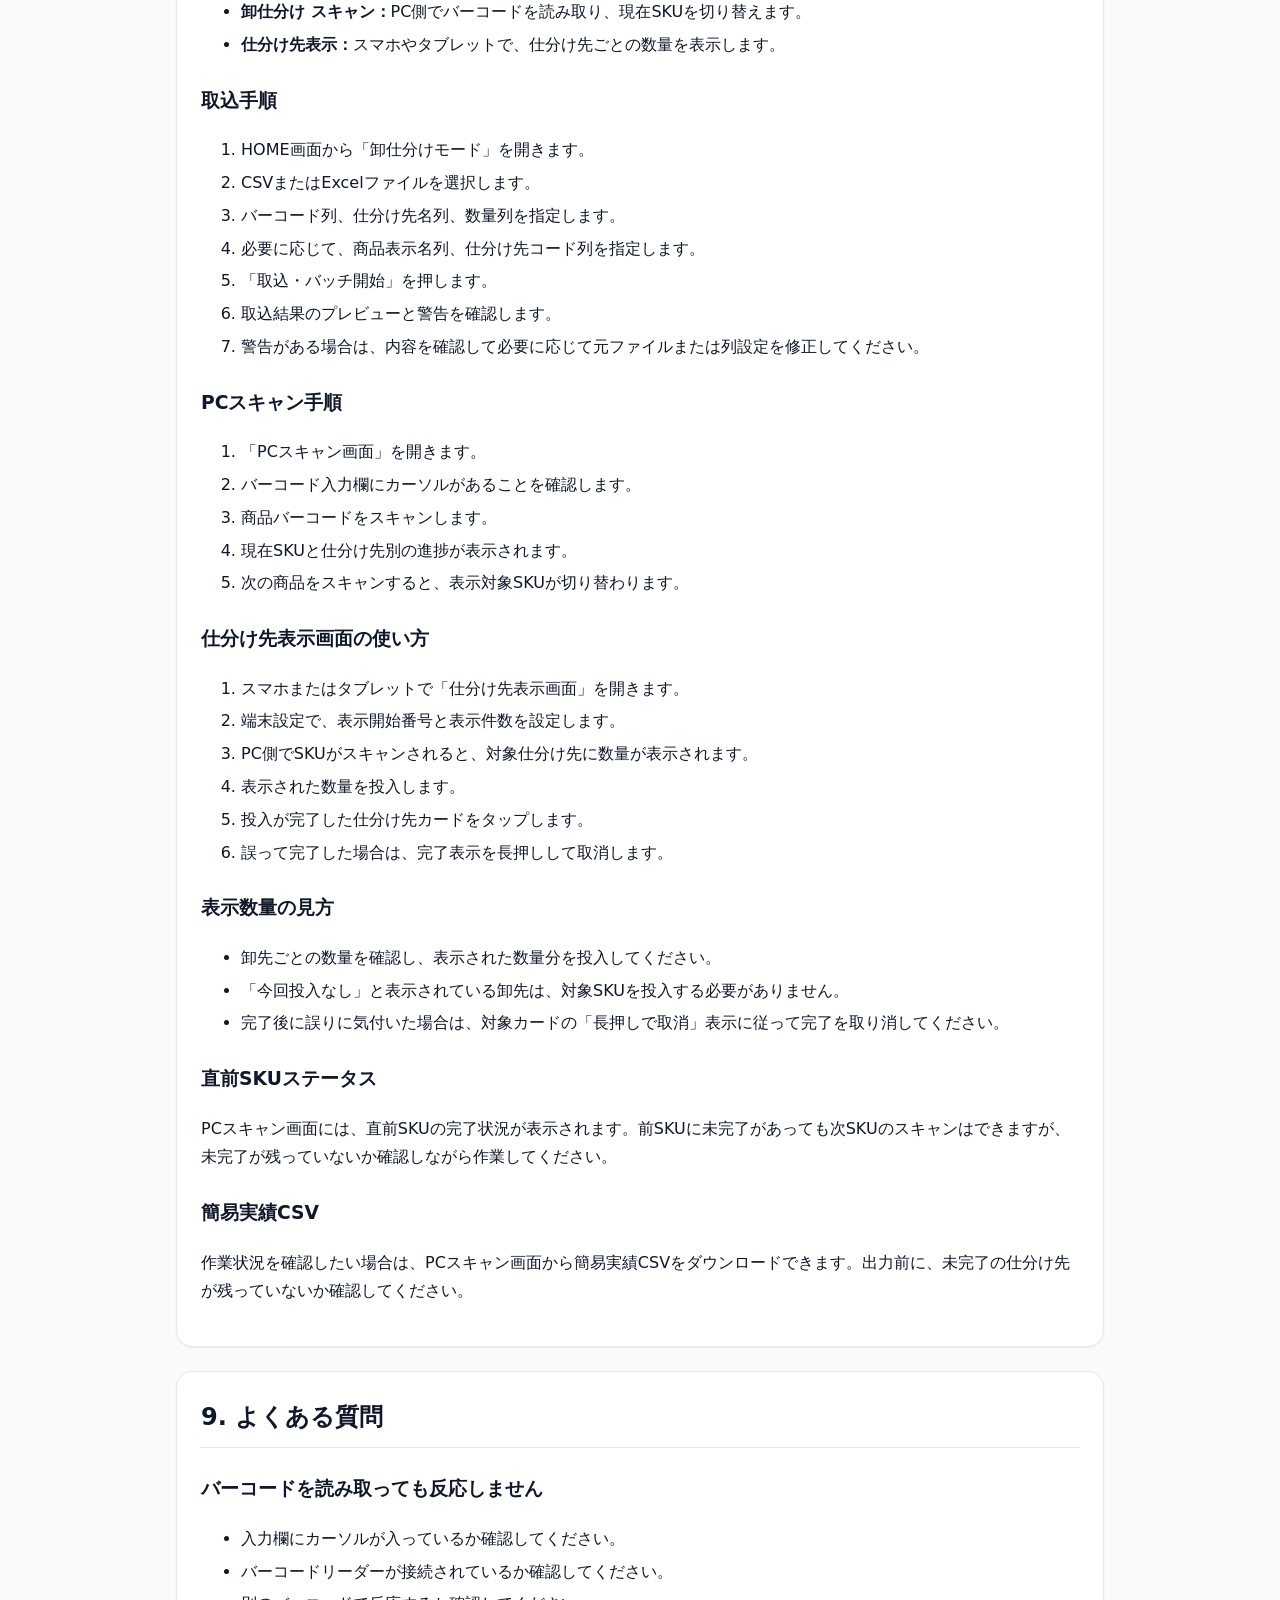
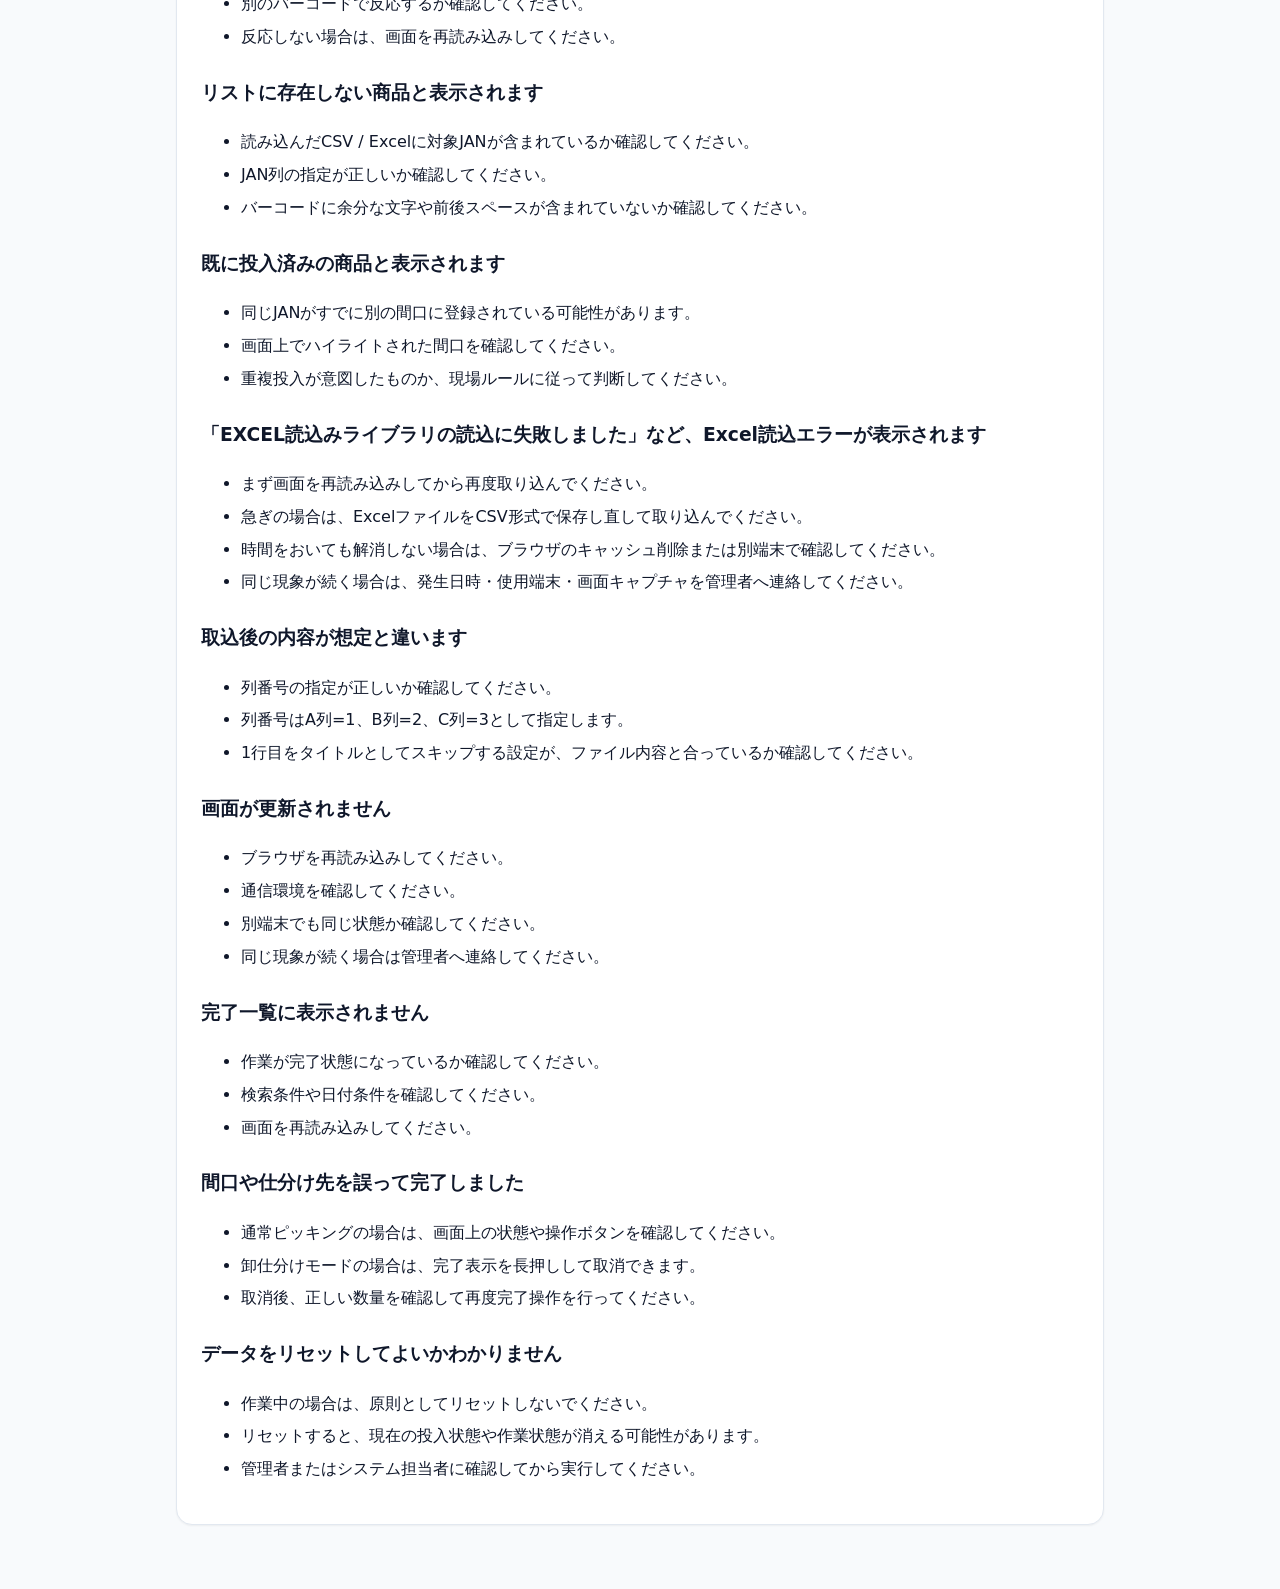
==== commit fbde6c0c: "Update help.html" ====
--- a/help.html
+++ b/help.html
@@ -411,30 +411,6 @@
             </ul>
         </section>
 
-        <section id="support" class="help-section">
-            <h2>10. トラブル時の連絡事項</h2>
-            <p>不明点がある場合は、社内管理者または導入時に案内されたサポート窓口へ連絡してください。</p>
-
-            <h3>問い合わせ時に伝える内容</h3>
-            <ul>
-                <li>発生日時</li>
-                <li>使用していた画面</li>
-                <li>作業者名または選択中ユーザー</li>
-                <li>ピッキングNo. / JAN / SKU / 仕分け先名</li>
-                <li>エラーメッセージ</li>
-                <li>実施した操作</li>
-                <li>画面キャプチャ</li>
-            </ul>
-
-            <h3>問い合わせテンプレート</h3>
-            <pre class="help-template">発生日時：
-画面名：
-作業者名 / 選択中ユーザー：
-ピッキングNo. / JAN / SKU / 仕分け先：
-エラーメッセージ：
-実施した操作：
-画面キャプチャの有無：</pre>
-        </section>
     </main>
 </body>
 
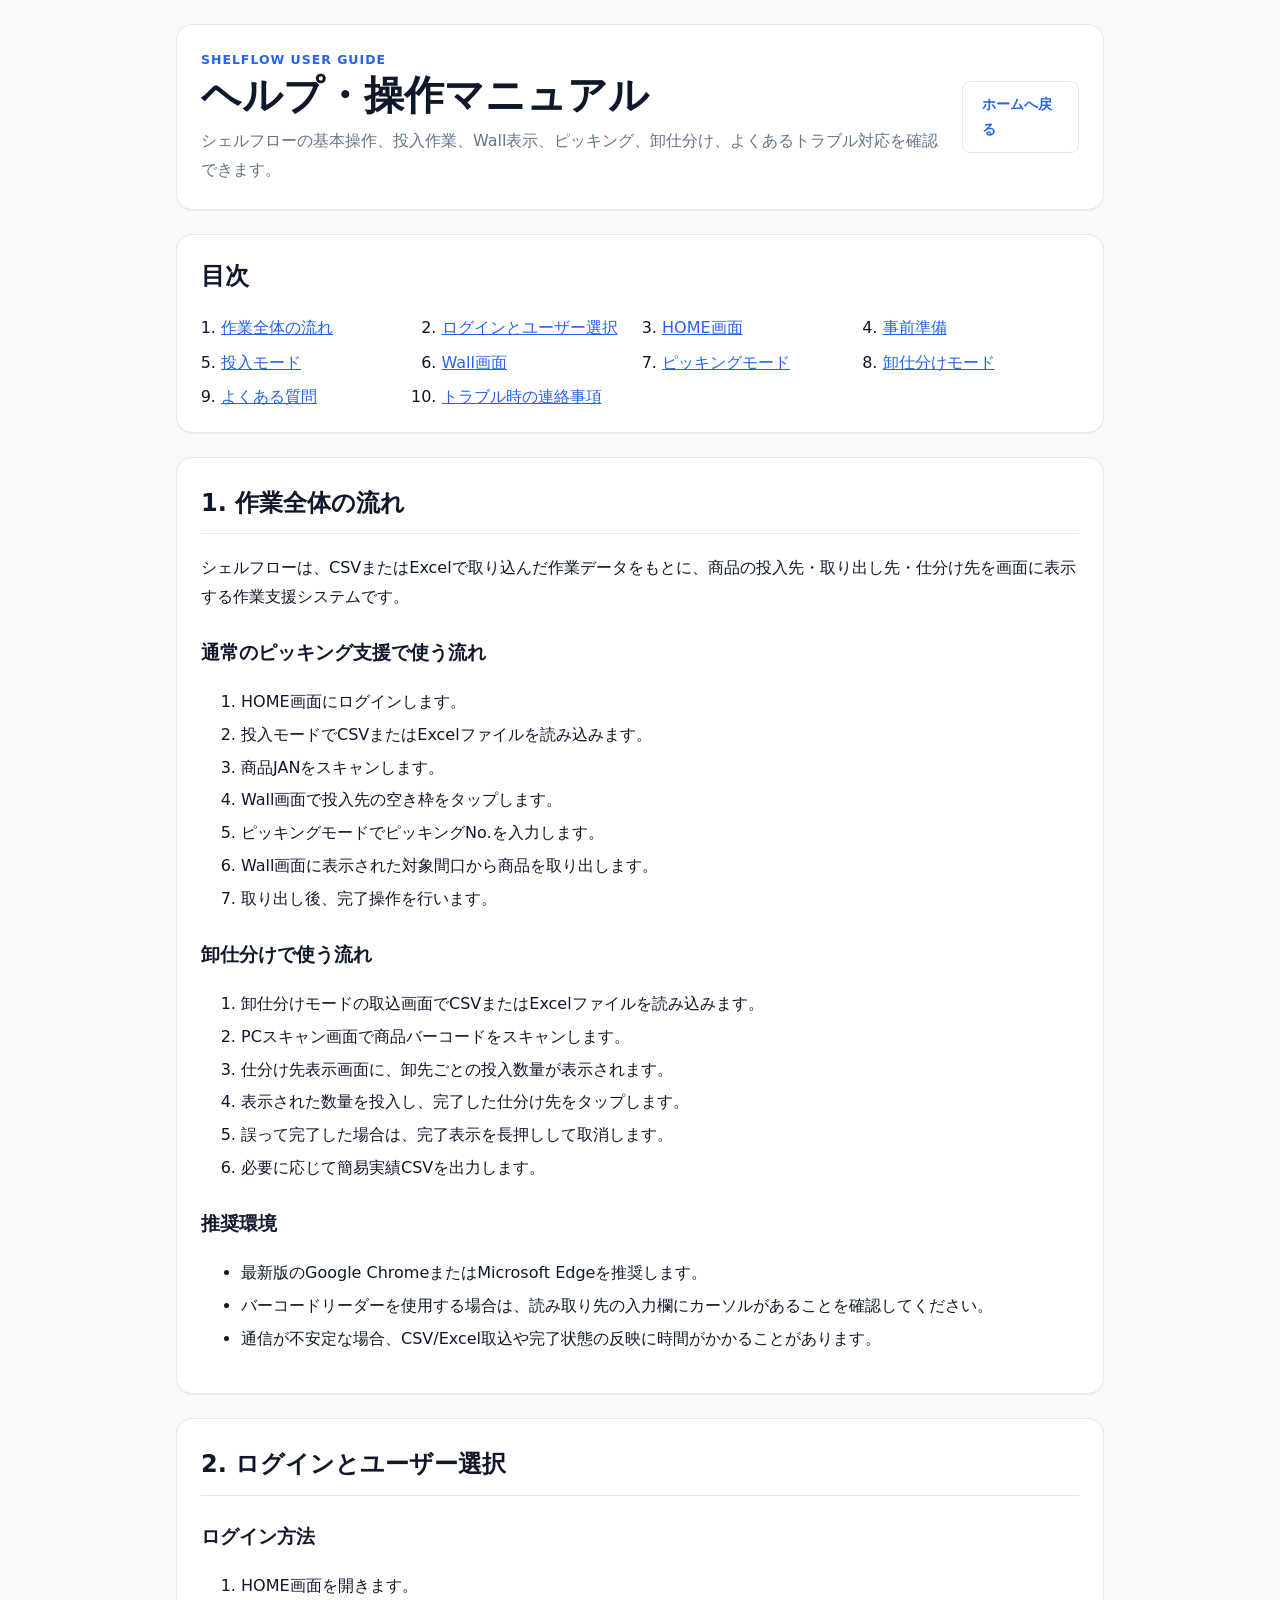
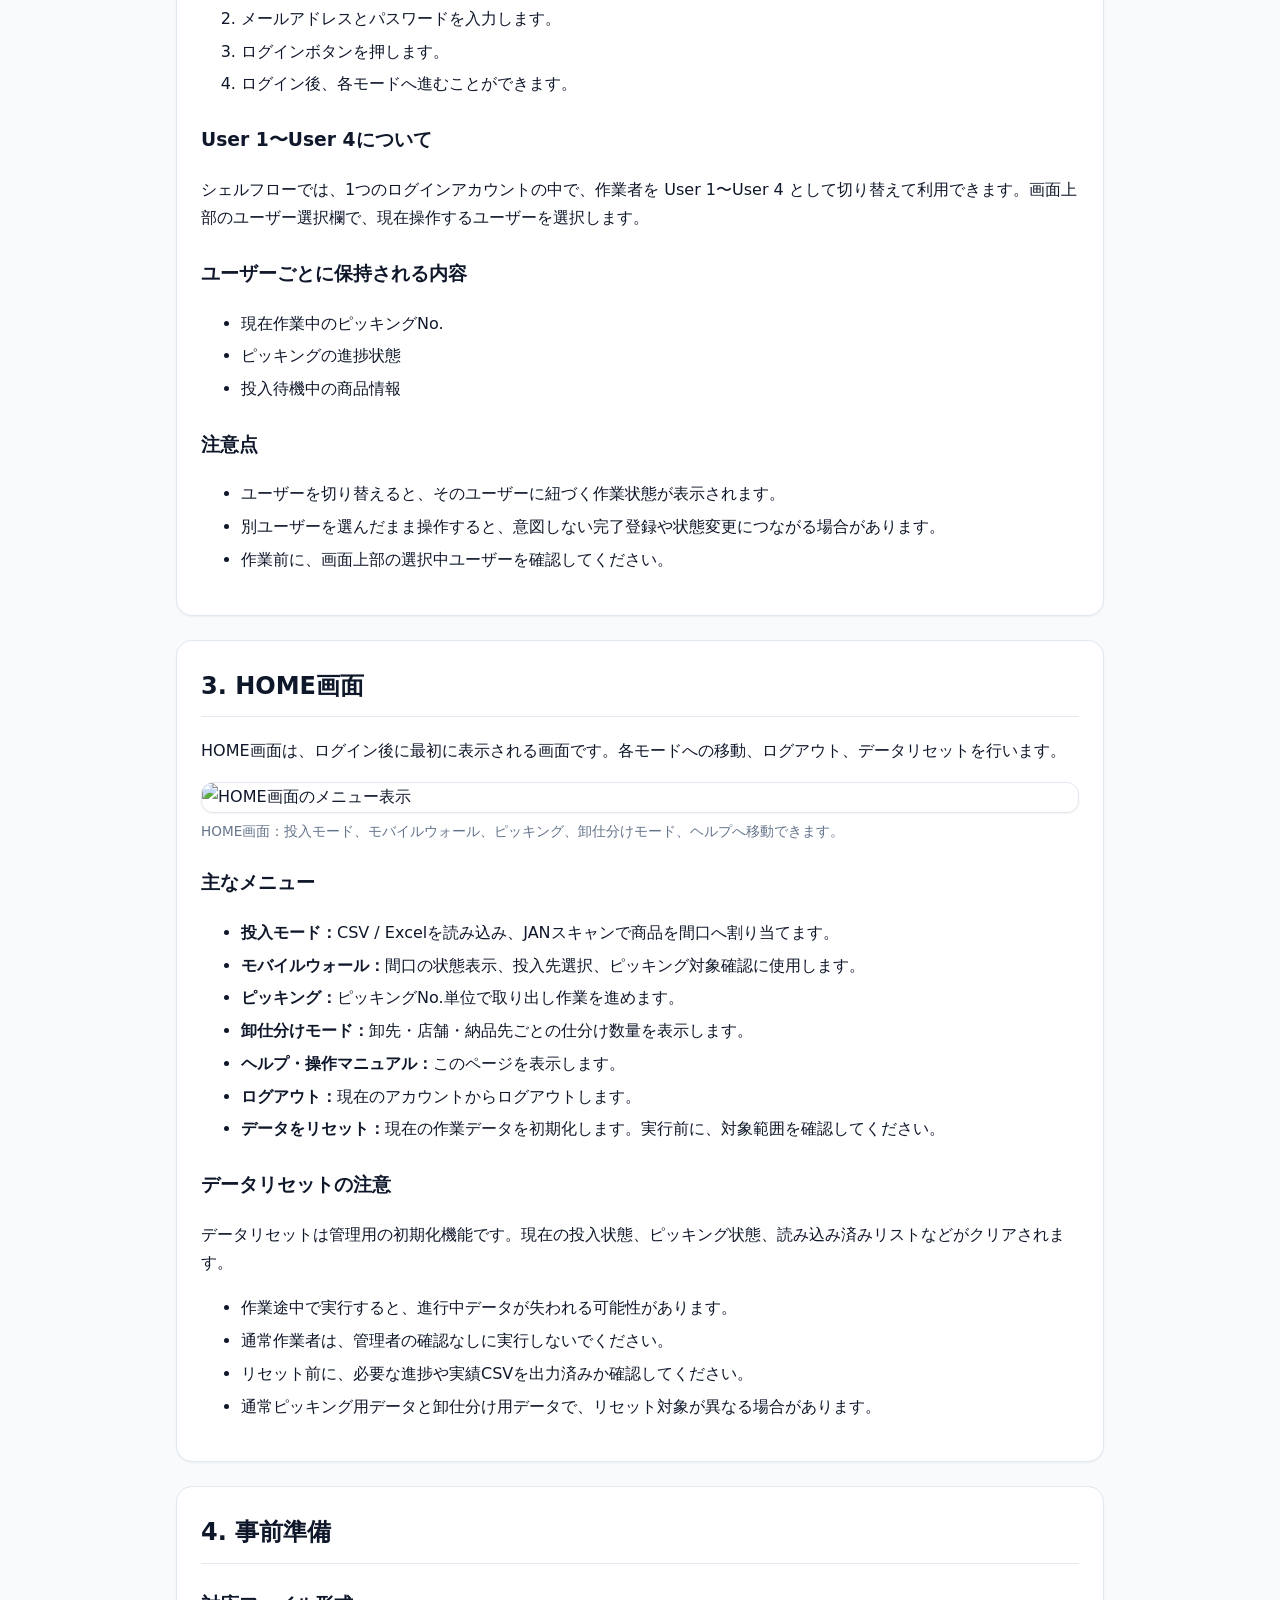
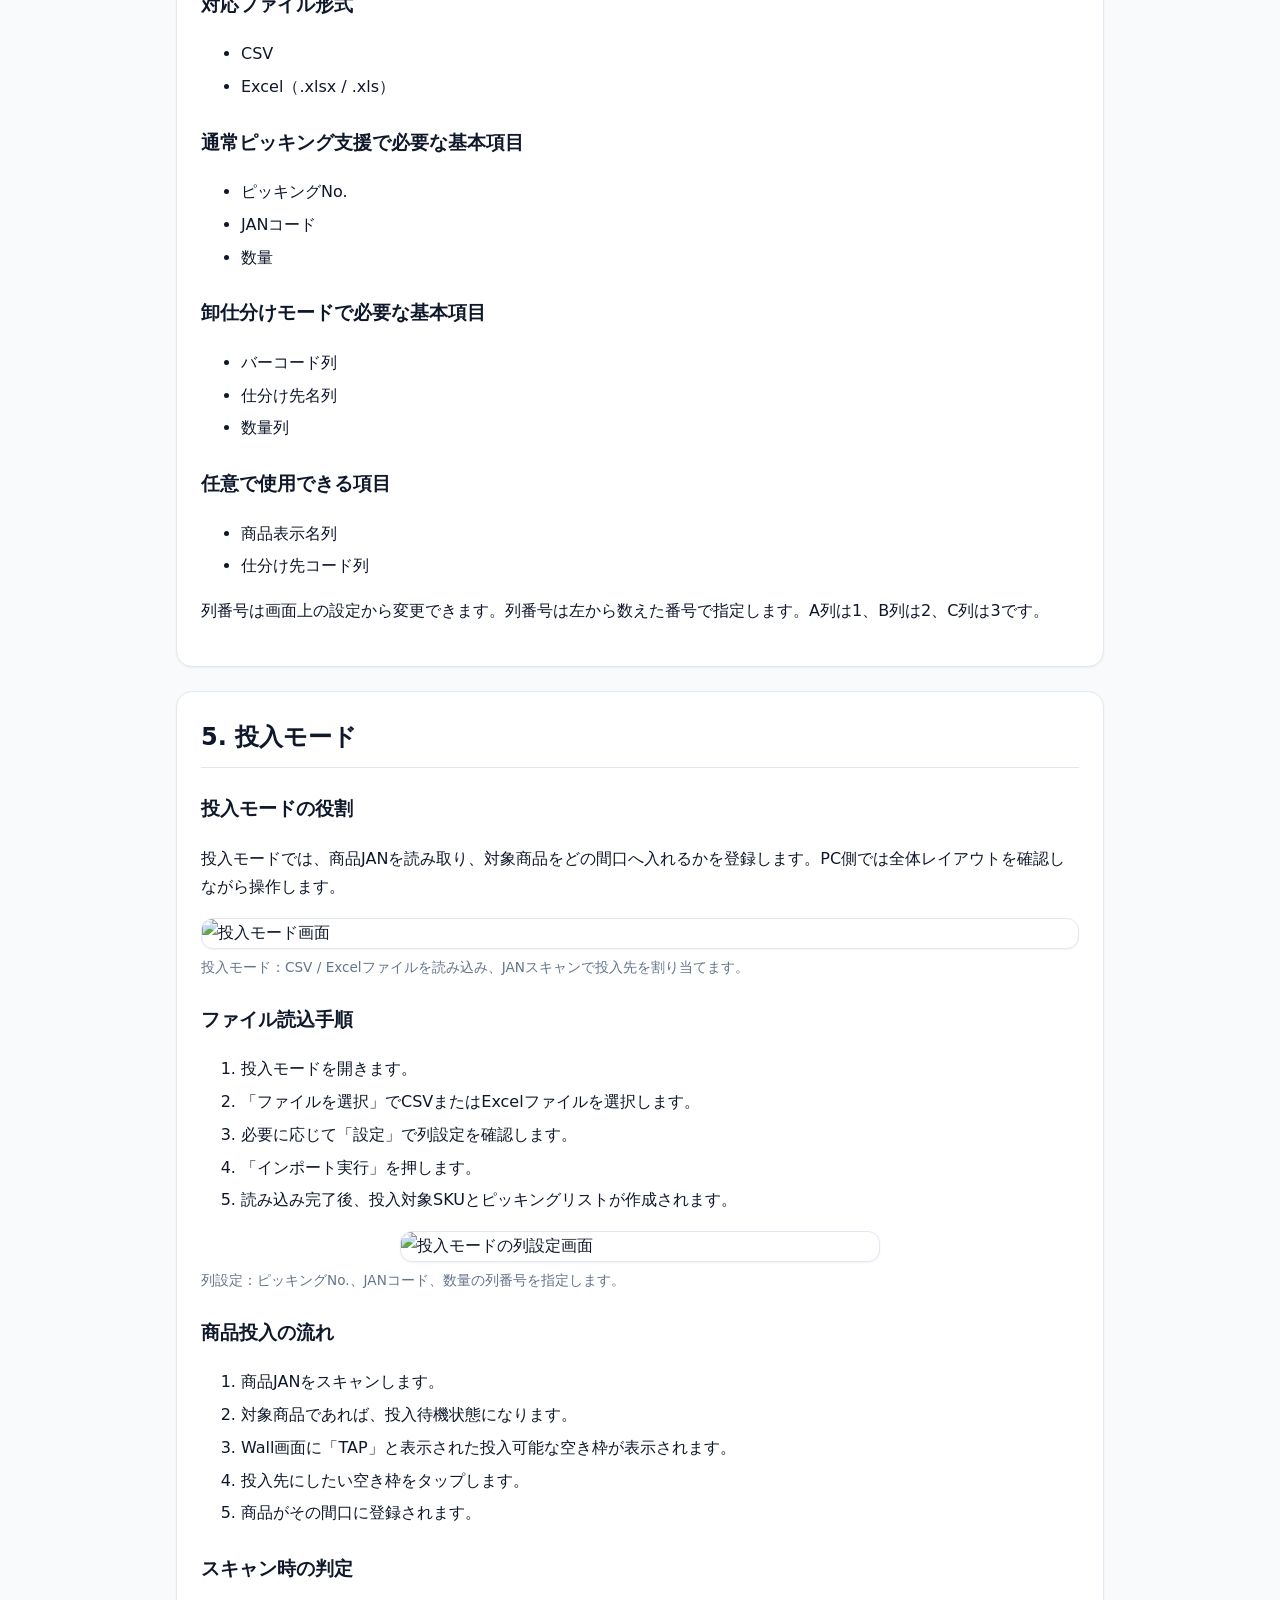
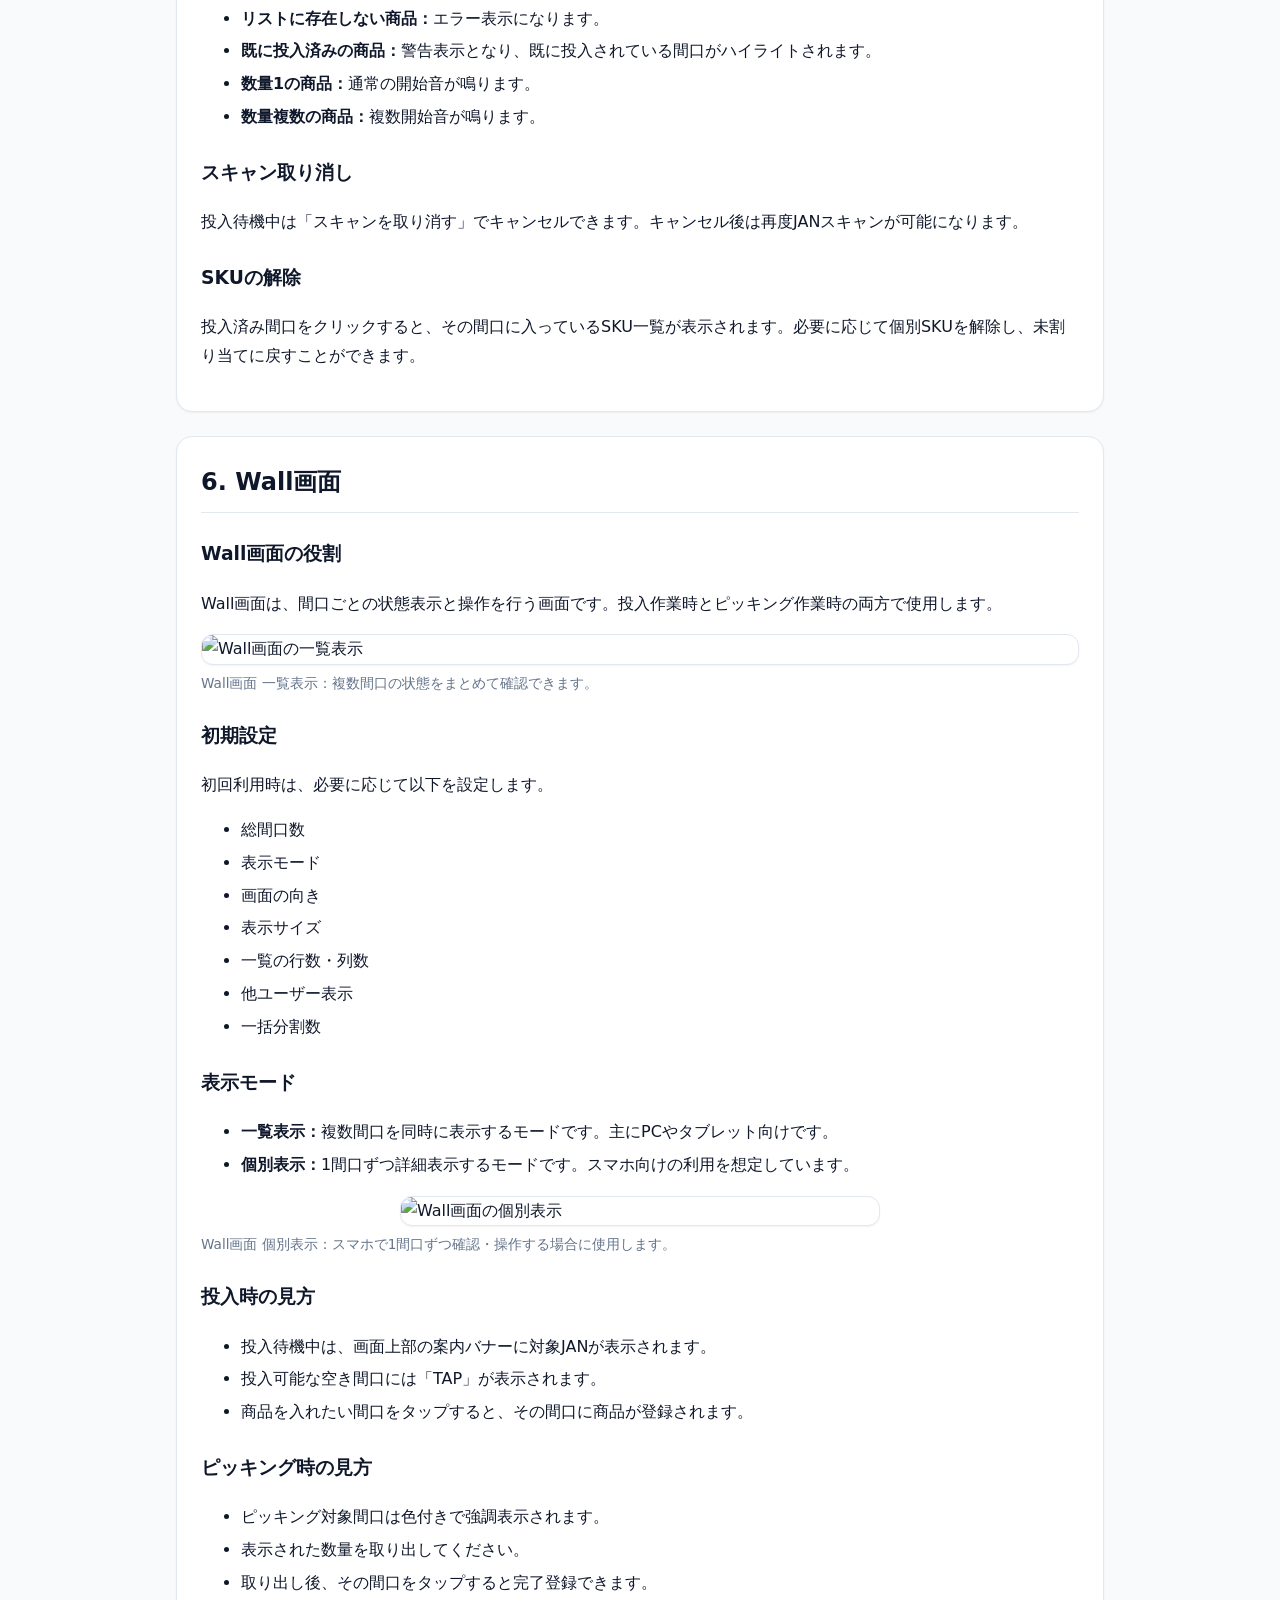
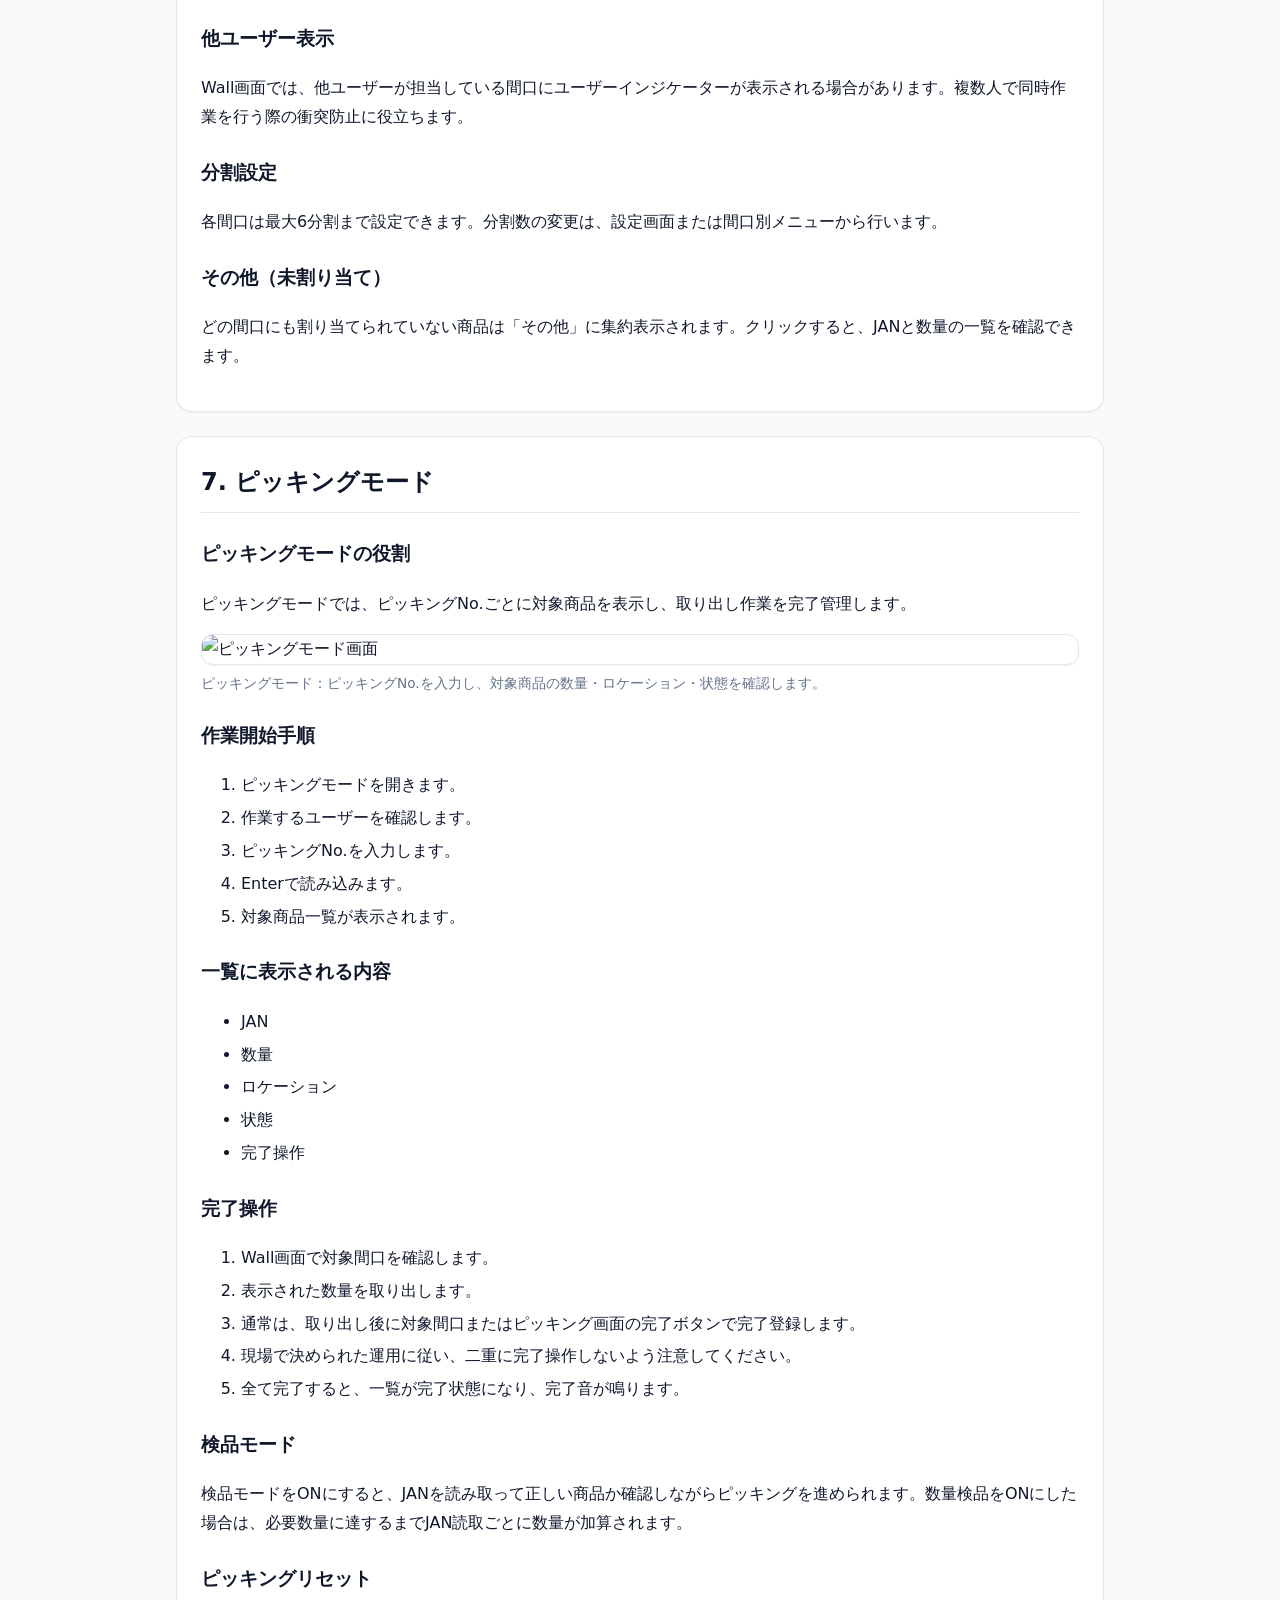
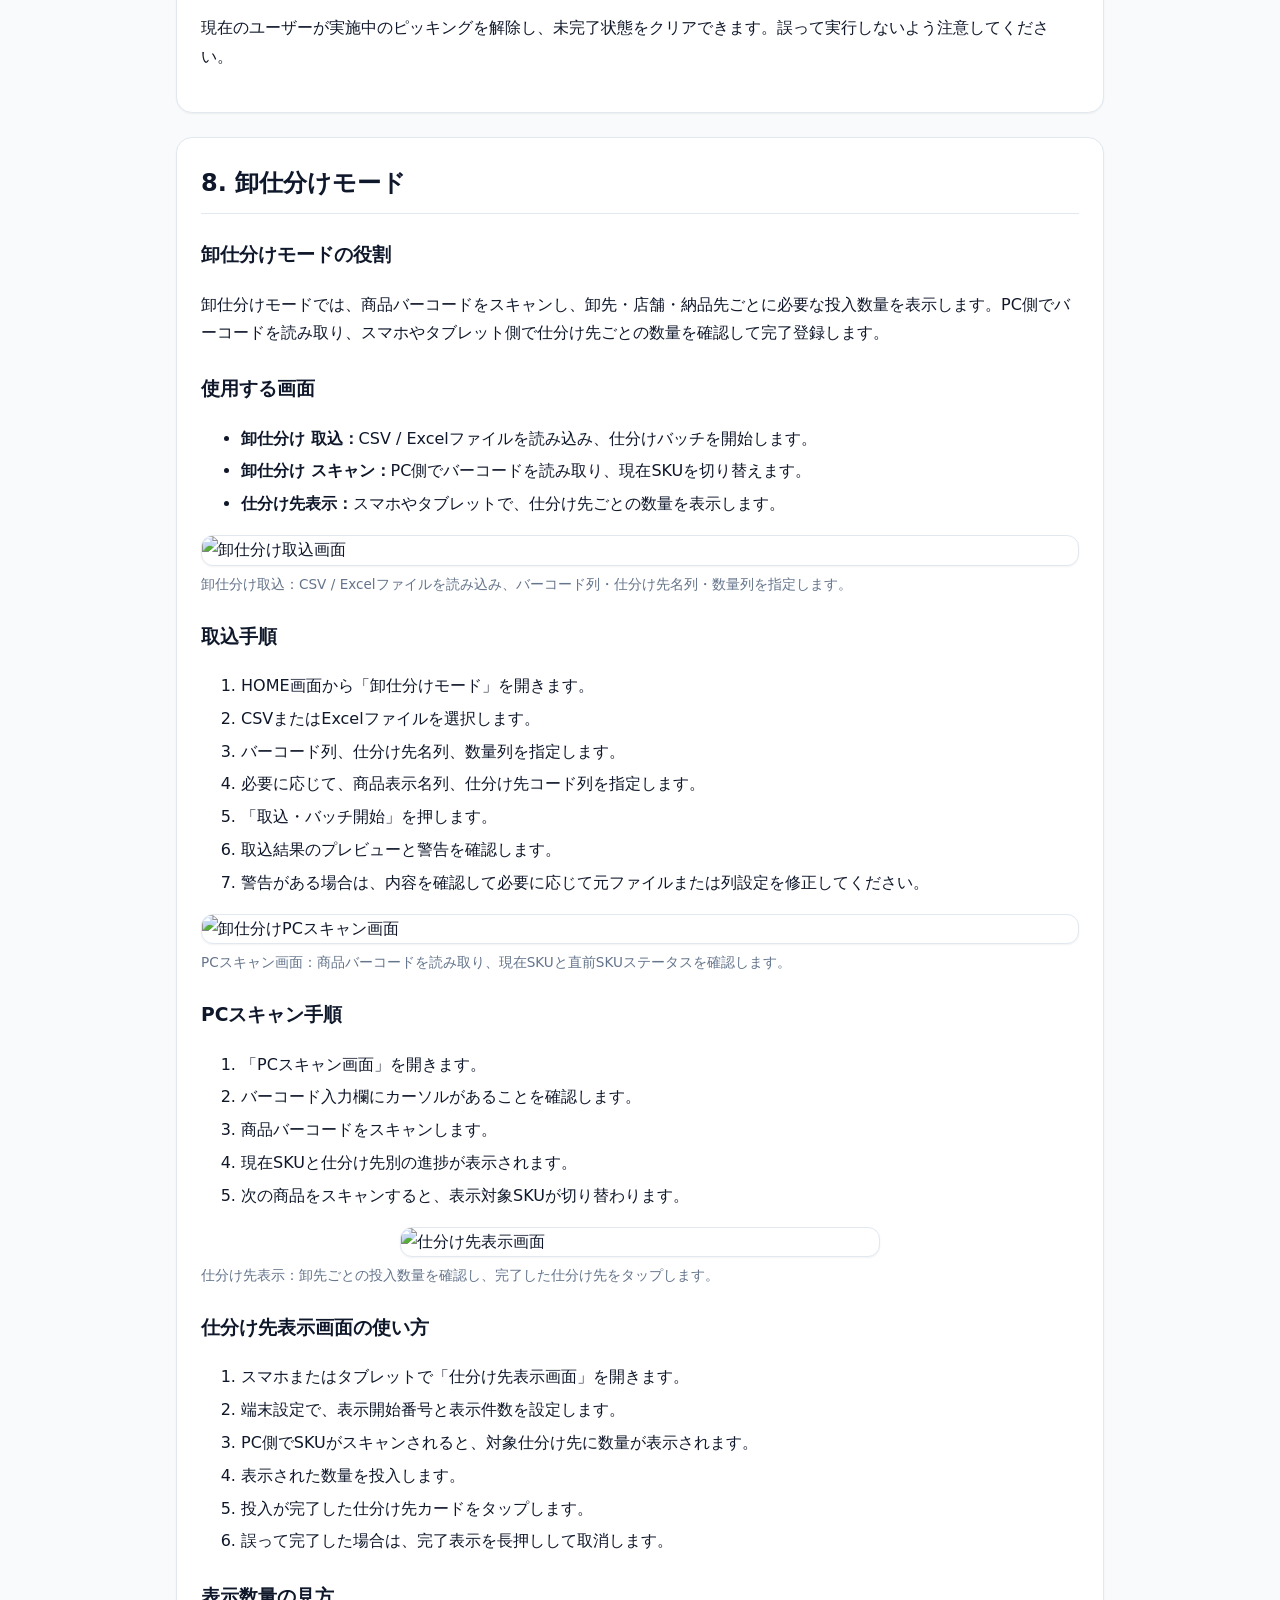
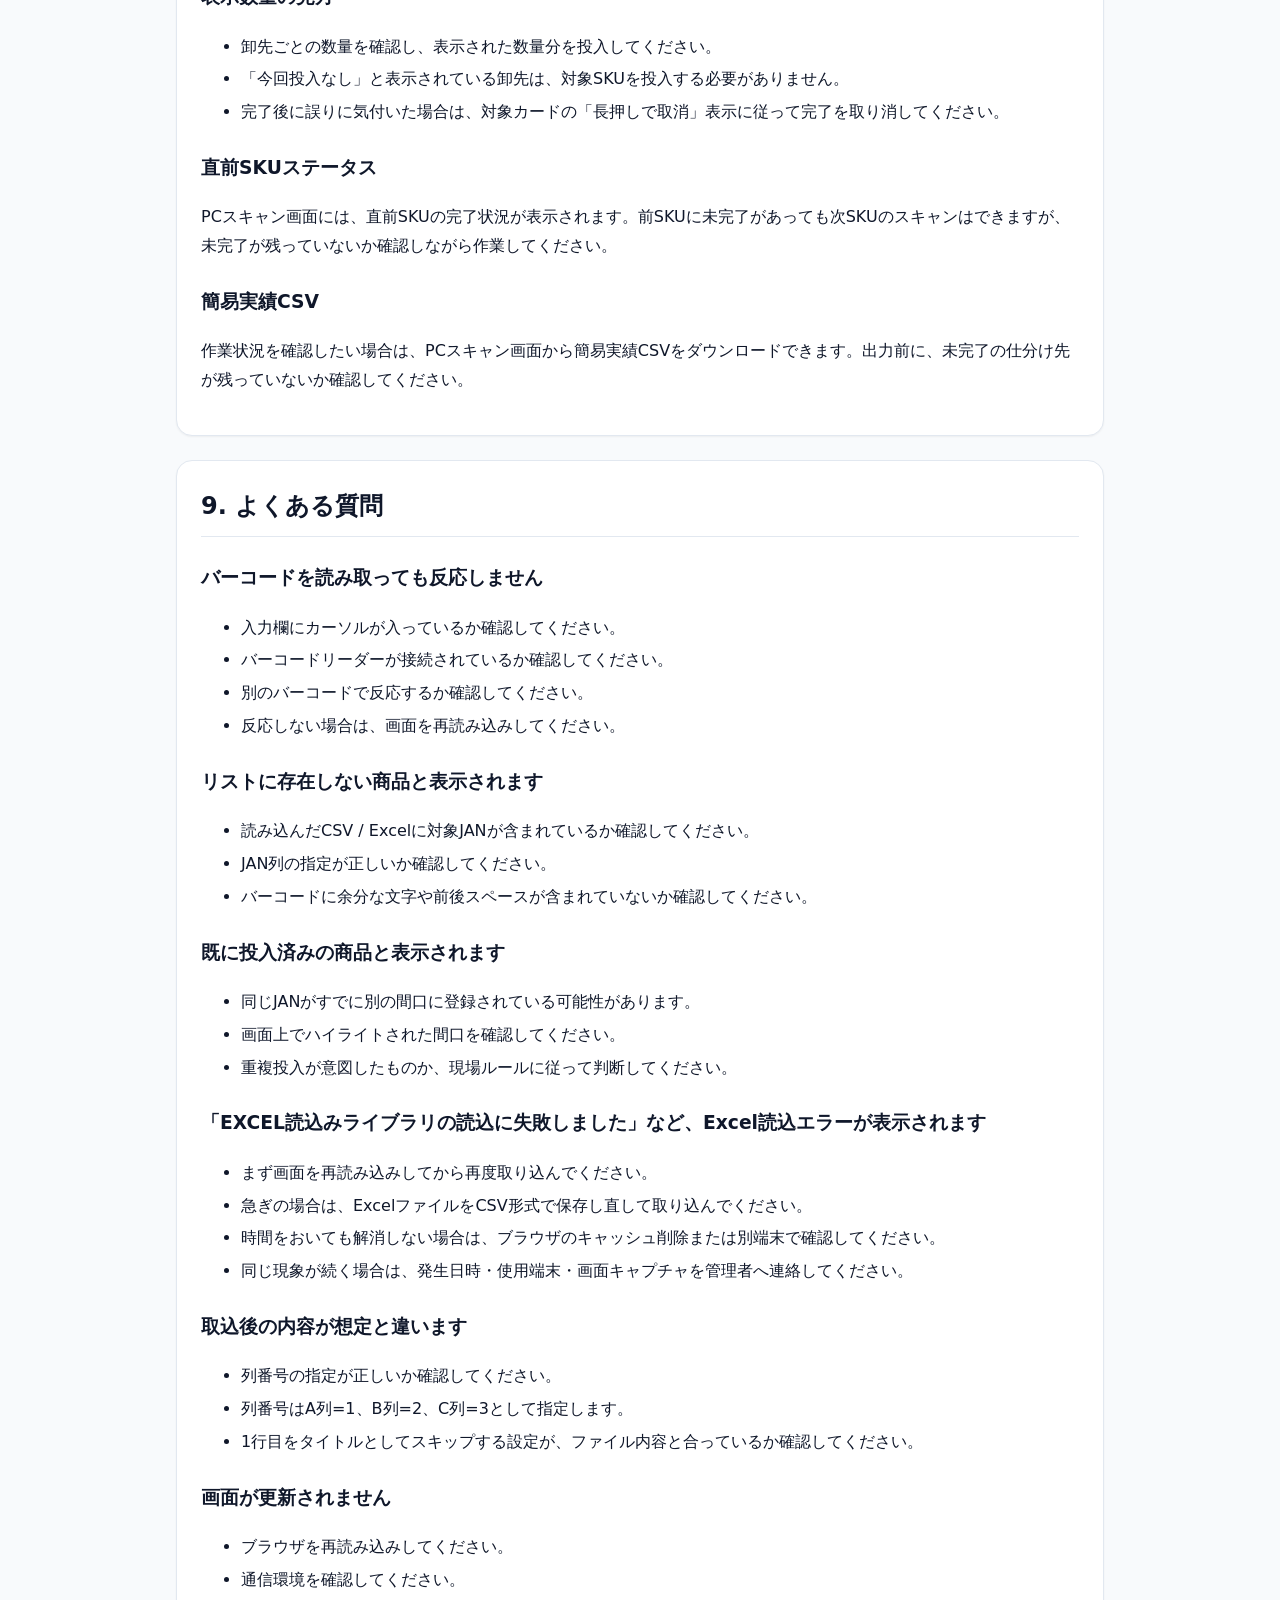
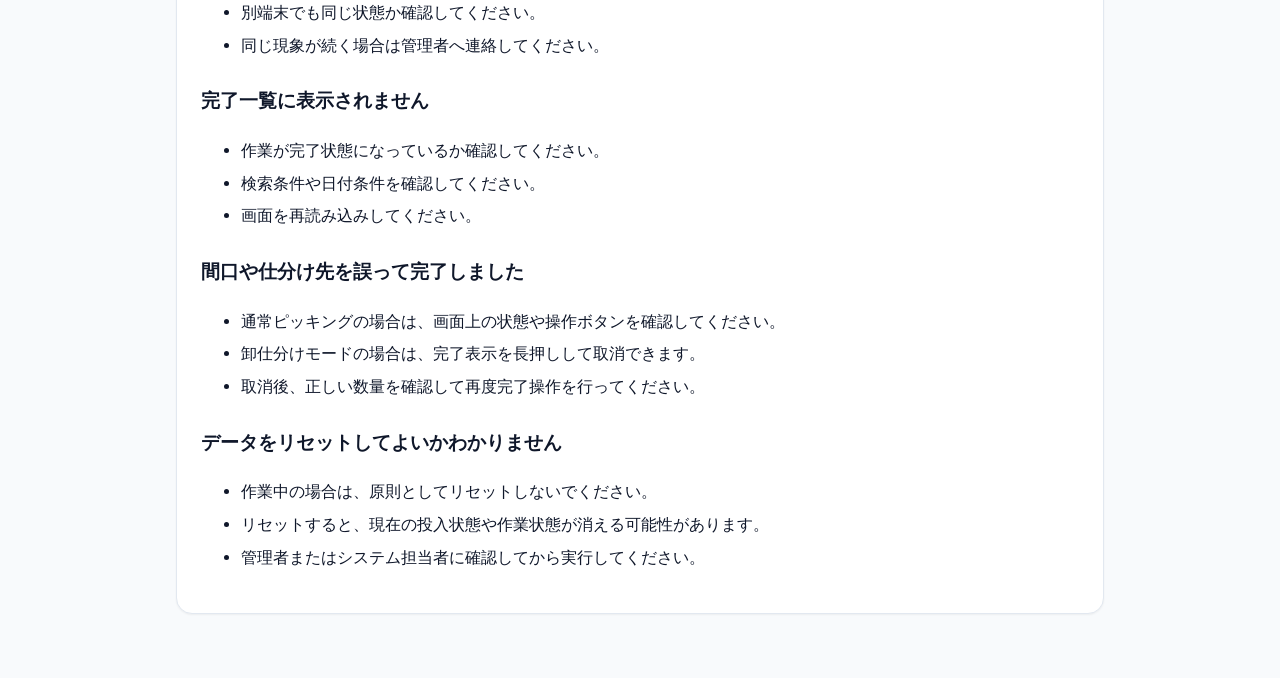
==== commit 80c9b843: "Add help page screenshot placeholders" ====
--- a/help.html
+++ b/help.html
@@ -103,6 +103,11 @@
             <h2>3. HOME画面</h2>
             <p>HOME画面は、ログイン後に最初に表示される画面です。各モードへの移動、ログアウト、データリセットを行います。</p>
 
+            <figure class="help-image">
+                <img src="img/help/home.png" alt="HOME画面のメニュー表示" loading="lazy">
+                <figcaption>HOME画面：投入モード、モバイルウォール、ピッキング、卸仕分けモード、ヘルプへ移動できます。</figcaption>
+            </figure>
+
             <h3>主なメニュー</h3>
             <ul>
                 <li><strong>投入モード：</strong>CSV / Excelを読み込み、JANスキャンで商品を間口へ割り当てます。</li>
@@ -162,6 +167,11 @@
             <h3>投入モードの役割</h3>
             <p>投入モードでは、商品JANを読み取り、対象商品をどの間口へ入れるかを登録します。PC側では全体レイアウトを確認しながら操作します。</p>
 
+            <figure class="help-image">
+                <img src="img/help/inject.png" alt="投入モード画面" loading="lazy">
+                <figcaption>投入モード：CSV / Excelファイルを読み込み、JANスキャンで投入先を割り当てます。</figcaption>
+            </figure>
+
             <h3>ファイル読込手順</h3>
             <ol>
                 <li>投入モードを開きます。</li>
@@ -171,6 +181,11 @@
                 <li>読み込み完了後、投入対象SKUとピッキングリストが作成されます。</li>
             </ol>
 
+            <figure class="help-image help-image-narrow">
+                <img src="img/help/inject-column-setting.png" alt="投入モードの列設定画面" loading="lazy">
+                <figcaption>列設定：ピッキングNo.、JANコード、数量の列番号を指定します。</figcaption>
+            </figure>
+
             <h3>商品投入の流れ</h3>
             <ol>
                 <li>商品JANをスキャンします。</li>
@@ -200,6 +215,11 @@
 
             <h3>Wall画面の役割</h3>
             <p>Wall画面は、間口ごとの状態表示と操作を行う画面です。投入作業時とピッキング作業時の両方で使用します。</p>
+
+            <figure class="help-image">
+                <img src="img/help/wall-list.png" alt="Wall画面の一覧表示" loading="lazy">
+                <figcaption>Wall画面 一覧表示：複数間口の状態をまとめて確認できます。</figcaption>
+            </figure>
 
             <h3>初期設定</h3>
             <p>初回利用時は、必要に応じて以下を設定します。</p>
@@ -219,6 +239,11 @@
                 <li><strong>個別表示：</strong>1間口ずつ詳細表示するモードです。スマホ向けの利用を想定しています。</li>
             </ul>
 
+            <figure class="help-image help-image-narrow">
+                <img src="img/help/wall-single.png" alt="Wall画面の個別表示" loading="lazy">
+                <figcaption>Wall画面 個別表示：スマホで1間口ずつ確認・操作する場合に使用します。</figcaption>
+            </figure>
+
             <h3>投入時の見方</h3>
             <ul>
                 <li>投入待機中は、画面上部の案内バナーに対象JANが表示されます。</li>
@@ -248,6 +273,11 @@
 
             <h3>ピッキングモードの役割</h3>
             <p>ピッキングモードでは、ピッキングNo.ごとに対象商品を表示し、取り出し作業を完了管理します。</p>
+
+            <figure class="help-image">
+                <img src="img/help/pick.png" alt="ピッキングモード画面" loading="lazy">
+                <figcaption>ピッキングモード：ピッキングNo.を入力し、対象商品の数量・ロケーション・状態を確認します。</figcaption>
+            </figure>
 
             <h3>作業開始手順</h3>
             <ol>
@@ -295,6 +325,11 @@
                 <li><strong>卸仕分け スキャン：</strong>PC側でバーコードを読み取り、現在SKUを切り替えます。</li>
                 <li><strong>仕分け先表示：</strong>スマホやタブレットで、仕分け先ごとの数量を表示します。</li>
             </ul>
+
+            <figure class="help-image">
+                <img src="img/help/sort-import.png" alt="卸仕分け取込画面" loading="lazy">
+                <figcaption>卸仕分け取込：CSV / Excelファイルを読み込み、バーコード列・仕分け先名列・数量列を指定します。</figcaption>
+            </figure>
 
             <h3>取込手順</h3>
             <ol>
@@ -307,6 +342,11 @@
                 <li>警告がある場合は、内容を確認して必要に応じて元ファイルまたは列設定を修正してください。</li>
             </ol>
 
+            <figure class="help-image">
+                <img src="img/help/sort-scan.png" alt="卸仕分けPCスキャン画面" loading="lazy">
+                <figcaption>PCスキャン画面：商品バーコードを読み取り、現在SKUと直前SKUステータスを確認します。</figcaption>
+            </figure>
+
             <h3>PCスキャン手順</h3>
             <ol>
                 <li>「PCスキャン画面」を開きます。</li>
@@ -315,6 +355,11 @@
                 <li>現在SKUと仕分け先別の進捗が表示されます。</li>
                 <li>次の商品をスキャンすると、表示対象SKUが切り替わります。</li>
             </ol>
+
+            <figure class="help-image help-image-narrow">
+                <img src="img/help/sort-wall.png" alt="仕分け先表示画面" loading="lazy">
+                <figcaption>仕分け先表示：卸先ごとの投入数量を確認し、完了した仕分け先をタップします。</figcaption>
+            </figure>
 
             <h3>仕分け先表示画面の使い方</h3>
             <ol>
--- a/css/style.css
+++ b/css/style.css
@@ -1266,3 +1266,30 @@
     padding: 1rem;
     overflow-x: auto;
 }
+
+.help-image {
+    margin: 1rem 0 1.5rem;
+}
+
+.help-image img {
+    display: block;
+    width: 100%;
+    max-width: 100%;
+    height: auto;
+    border: 1px solid var(--border);
+    border-radius: 0.75rem;
+    box-shadow: var(--shadow-sm);
+    background: #fff;
+}
+
+.help-image figcaption {
+    margin-top: 0.5rem;
+    color: var(--text-muted);
+    font-size: 0.85rem;
+    line-height: 1.6;
+}
+
+.help-image.help-image-narrow img {
+    max-width: 480px;
+    margin: 0 auto;
+}
